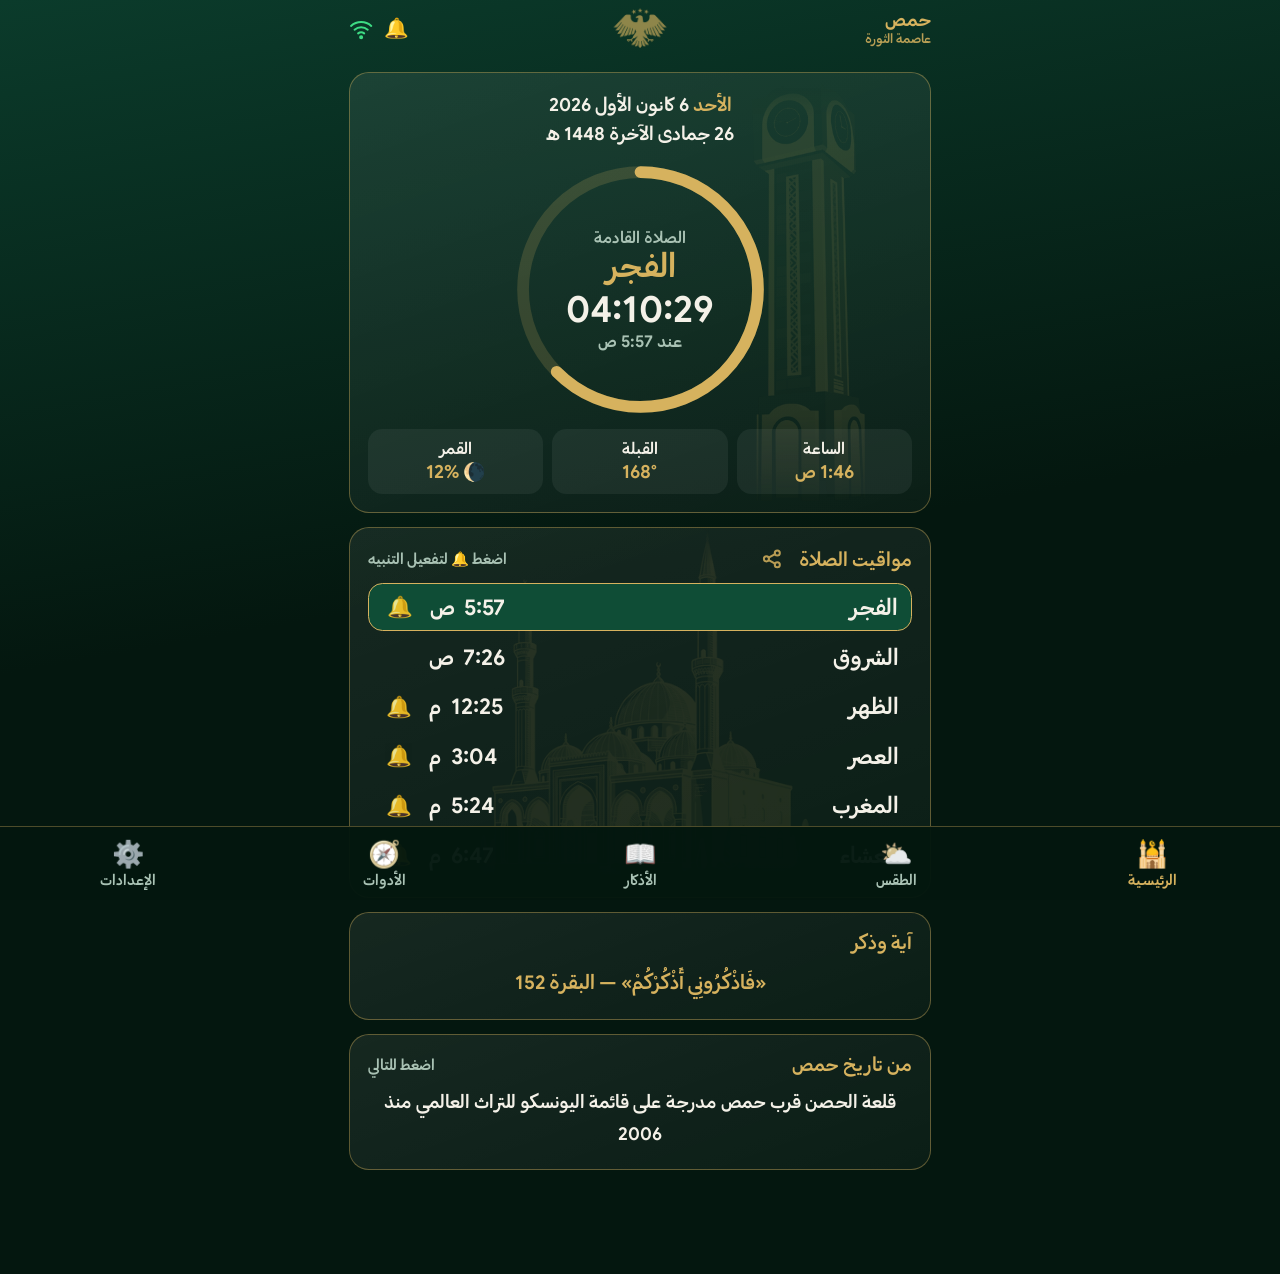
==== app/src/main/assets/index.html @ 1c38ebac "Update index.html" ====
<!DOCTYPE html>
<html lang="ar" dir="rtl">
<head>
<meta charset="utf-8">
<meta name="viewport" content="width=device-width, initial-scale=1, maximum-scale=1, user-scalable=no">
<title>مواقيت الصلاة سوريا</title>
<script>(function(){try{var s=null;try{if(window.App)s=App.get()}catch(e){}if(!s||s==="{}")s=localStorage.getItem("cfg");var o=s?JSON.parse(s):{},r=document.documentElement;if(o.th==="light")r.setAttribute("data-th","light");if(o.fs)r.style.setProperty("--fs",o.fs/100)}catch(e){}})()</script>
<style>

@font-face{font-family:"GoogleSans";font-style:normal;font-weight:100;font-display:block;src:url("fonts/GoogleSans-Regular.woff2") format("woff2"),url("fonts/GoogleSans-Regular.ttf") format("truetype")}
@font-face{font-family:"GoogleSans";font-style:normal;font-weight:200;font-display:block;src:url("fonts/GoogleSans-Bold.woff2") format("woff2"),url("fonts/GoogleSans-Bold.ttf") format("truetype")}
:root{--gold:#d6b25e;--red:#ce1126;--w:#f4f1e8;--mut:#a9c2b4;--g:#0f4d36;color-scheme:dark;
 --gr:214,178,94;--mr:169,194,180;--ov:255,255,255;--ong:#04170f;--warn:#ff9a8a;
 --bg0:#04170f;--bgi:linear-gradient(170deg,#0b3b2b,#04170f 60%);
 --cardbg:linear-gradient(160deg,rgba(255,255,255,.075),rgba(255,255,255,.03));
 --bar:rgba(4,23,15,.97);--selbg:#0b3b2b;--spcbg:linear-gradient(160deg,#0f4d36,#04170f);
 --tsb:radial-gradient(circle,#15664a,#0f4d36);--tsba:radial-gradient(circle,#1b7a58,#15664a);--tsbc:#f4f1e8}
/* الوضع النهاري: ألوان فاتحة وزاهية */
:root[data-th="light"]{--gold:#a46a00;--w:#173a2c;--mut:#4c6b5c;--g:#c9efd9;color-scheme:light;
 --gr:164,106,0;--mr:76,107,92;--ov:23,110,70;--ong:#fff;--warn:#c0392b;
 --bg0:#f1fbf5;--bgi:linear-gradient(170deg,#d9f4e5,#fff7e0 70%);
 --cardbg:linear-gradient(160deg,#ffffff,#f1fbf5);
 --bar:rgba(255,255,255,.97);--selbg:#ffffff;--spcbg:linear-gradient(160deg,#ffffff,#e2f6ea);
 --tsb:radial-gradient(circle,#34b583,#1f9468);--tsba:radial-gradient(circle,#3fc790,#34b583);--tsbc:#fff}
:root[data-th="light"] .card{box-shadow:0 2px 10px rgba(23,90,60,.1)}
:root[data-th="light"] .card::before{opacity:.08}
:root[data-th="light"] .sw i:after{box-shadow:0 1px 3px rgba(0,0,0,.3)}
:root[data-th="light"] .p.on{border-color:rgba(var(--gr),.7)}
*{box-sizing:border-box;margin:0;padding:0;-webkit-tap-highlight-color:transparent}
html{font-size:calc(clamp(14px,4.1vw,18px)*var(--fs,1))}
body{min-height:100vh;color:var(--w);font-family:"GoogleSans","Noto Naskh Arabic","Noto Sans Arabic",Roboto,Arial,sans-serif;font-variant-ligatures:normal;text-rendering:optimizeLegibility;background:var(--bg0) var(--bgi) fixed;-webkit-user-select:none;user-select:none}
button,select{font:inherit;color:inherit}
#app{padding:0 .85rem 5.8rem;max-width:34rem;margin:0 auto}
.tab{display:none}.tab.on{display:block}
.top{position:relative;display:flex;align-items:center;justify-content:space-between;height:3.2rem}
.top h1{font-size:1.15rem;color:var(--gold);font-weight:700}
#cty{display:flex;flex-direction:column;line-height:1.1;font-size:1rem}#cty small{font-size:.68rem;font-weight:400;opacity:.85;margin-top:.1rem}
.top .ic{display:flex;align-items:center;gap:.6rem;font-size:1.1rem}
#eg{position:absolute;left:50%;top:.45rem;height:2.2rem;transform:translateX(-50%);opacity:.65}
#nw{width:1.35rem;height:1.35rem;color:#3ddc84;fill:none;stroke:currentColor;stroke-width:2;stroke-linecap:round}
#nw.off{color:#e04b4b}#sl{display:none}#nw.off #sl{display:block}
.card{position:relative;overflow:hidden;background:var(--cardbg);border:1px solid rgba(var(--gr),.4);border-radius:1.1rem;padding:1rem;margin-top:.8rem}
.card::before{content:"";position:absolute;inset:0;background:center/auto 100% no-repeat;pointer-events:none;opacity:.12}
.card>*{position:relative}
.bt::before{background-image:url(tower.webp);background-position:right bottom}
.bm::before{background-image:url(mosque.webp);background-size:contain;opacity:.1}
.bp::before{background-image:url(map.webp);opacity:.1}
.h{font-size:1.02rem;color:var(--gold);margin-bottom:.6rem;display:flex;justify-content:space-between;align-items:center}
.h small{color:var(--mut);font-size:.8rem}
.mut{color:var(--mut)}
/* حركة: انتقال ناعم بين التبويبات + نبضة الحلقة قرب الأذان */
.tab.on{animation:tabin .28s ease-out}
@keyframes tabin{from{opacity:0;transform:translateY(8px)}to{opacity:1;transform:none}}
.ring .pg{transition:stroke-dashoffset 1s linear,stroke .4s}
.ring.soon svg{animation:rpulse 2.4s ease-in-out infinite}
.ring.soon.fast svg{animation-duration:1s}
.ring.soon .rc .c{animation:cpulse 2.4s ease-in-out infinite}
.ring.soon.fast .rc .c{animation-duration:1s}
@keyframes rpulse{0%,100%{filter:drop-shadow(0 0 0 rgba(var(--gr),0))}50%{filter:drop-shadow(0 0 9px rgba(var(--gr),.75))}}
@keyframes cpulse{0%,100%{transform:scale(1)}50%{transform:scale(1.045)}}
@media (prefers-reduced-motion:reduce){.tab.on,.ring.soon svg,.ring.soon .rc .c{animation:none}.ring .pg{transition:none}}
/* hero */
.dt{text-align:center;font-size:1rem;line-height:1.6}.dt span{color:var(--gold)}
.ring{position:relative;width:14.5rem;height:14.5rem;margin:.6rem auto .2rem}
.ring svg{width:100%;height:100%;transform:rotate(-90deg)}
.ring circle{fill:none;stroke-width:9}
.ring .tr{stroke:rgba(var(--gr),.18)}.ring .pg{stroke:var(--gold);stroke-linecap:round}
.rc{position:absolute;inset:0;display:flex;flex-direction:column;align-items:center;justify-content:center;text-align:center}
.rc .l{font-size:.85rem;color:var(--mut)}.rc .n{font-size:1.75rem;color:var(--gold);font-weight:700;line-height:1.3}
.rc .c{font-size:2rem;font-weight:700;direction:ltr;line-height:1.2}.rc .t{font-size:.9rem;color:var(--mut)}
.rnote{display:none;text-align:center;color:var(--warn);font-size:.95rem;margin:.1rem 0 .4rem;line-height:1.6}
.chips{display:flex;gap:.5rem;margin-top:.5rem}
.chip{flex:1;text-align:center;background:rgba(var(--ov),.06);border-radius:.8rem;padding:.5rem .2rem;font-size:.85rem;line-height:1.4}
.chip b{display:block;font-size:1rem;color:var(--gold)}
/* prayers */
.p{display:flex;align-items:center;justify-content:space-between;padding:.55rem .7rem;border-radius:.8rem;font-size:1.2rem}
.p+.p{margin-top:.15rem}
.p.on{background:var(--g);border:1px solid var(--gold)}
.p.sel{box-shadow:inset 0 0 0 2px var(--gold);background:var(--g)}
.p .nm small{font-size:.72rem;color:var(--mut);margin-inline-start:.4rem}
.p .nm em b{font-weight:700}.p .nm em{font-style:normal;font-weight:400;font-size:.72rem;background:rgba(var(--gr),.2);color:var(--gold);border-radius:.5rem;padding:.05rem .4rem;margin-inline-start:.4rem;direction:ltr;display:inline-block}
.rt{display:flex;align-items:center;gap:.7rem}
.tm{display:flex;align-items:baseline;gap:.45rem;direction:ltr;font-weight:700}
.tm i{font-style:normal;font-weight:400;font-size:.8rem;color:var(--mut)}
.bl{background:none;border:0;font-size:1.15rem;width:2rem;opacity:.9}
.bl.off{opacity:.35;filter:grayscale(1)}
.vs{font-size:1.05rem;line-height:1.9;text-align:center;color:var(--gold)}
.fx{font-size:.98rem;line-height:1.8;text-align:center}
.btn{background:rgba(var(--gr),.16);border:1px solid rgba(var(--gr),.5);color:var(--gold);border-radius:.8rem;padding:.55rem 1rem;font-size:.95rem}
.btn:active{background:rgba(var(--gr),.35)}
.row{display:flex;gap:.5rem;flex-wrap:wrap;justify-content:center;margin-top:.6rem}
/* weather */
.wt{text-align:center}.wt .ic{font-size:3.6rem;line-height:1.1}.wt .t{font-size:3.8rem;font-weight:700;direction:ltr;line-height:1.1}.wt .d{font-size:1.3rem}
.wt .m{color:var(--mut);font-size:.95rem;line-height:1.8;margin-top:.3rem}
.fr{display:flex;align-items:center;justify-content:space-between;padding:.5rem .3rem;font-size:1.05rem}
.fr+.fr{border-top:1px solid rgba(var(--gr),.18)}
.fr u{text-decoration:none;font-size:1.5rem}.fr .hl{direction:ltr;display:flex;gap:.6rem}.fr s{text-decoration:none;color:var(--mut)}.fr .rn{font-size:.8rem;color:var(--mut);width:3rem;text-align:center}
/* tools */
.cp{position:relative;width:15rem;height:15rem;margin:.4rem auto}
.cp svg{width:100%;height:100%}
#dial,#ndl{transform-origin:100px 100px}
.tsb{display:block;margin:.5rem auto;width:11rem;height:11rem;border-radius:50%;border:2px solid var(--gold);background:var(--tsb);font-size:3.4rem;font-weight:700;color:var(--tsbc)}
.tsb:active{transform:scale(.97);background:var(--tsba)}
.chp{border:1px solid rgba(var(--gr),.4);background:rgba(var(--ov),.05);border-radius:2rem;padding:.3rem .8rem;font-size:.85rem;color:var(--mut)}
.tin{width:100%;box-sizing:border-box;background:rgba(var(--ov),.07);border:1px solid rgba(var(--gr),.5);border-radius:.8rem;padding:.6rem .8rem;color:var(--tx,inherit);font-size:1rem;font-family:inherit}
.dgrid{display:grid;grid-template-columns:1fr auto;gap:.35rem .8rem;margin-top:.6rem}.dgrid b{font-weight:600;text-align:left;direction:rtl;unicode-bidi:isolate}.dgrid .z{color:var(--mut)}
.chp.on{background:var(--gold);color:var(--ong);font-weight:700}
.ev{display:flex;justify-content:space-between;padding:.5rem 0;font-size:1rem}.ev+.ev{border-top:1px solid rgba(var(--gr),.18)}.ev b{color:var(--gold)}
/* settings */
.sr{display:flex;align-items:center;justify-content:space-between;padding:.55rem 0;font-size:1.05rem}
.sr+.sr{border-top:1px solid rgba(var(--gr),.18)}
.sr small{display:block;color:var(--mut);font-size:.75rem}
select{background:var(--selbg);border:1px solid rgba(var(--gr),.5);border-radius:.7rem;padding:.45rem .6rem;font-size:.95rem;max-width:12rem}
.sw{position:relative;width:3rem;height:1.7rem;flex:none}.sw input{display:none}
.sw i{position:absolute;inset:0;background:rgba(var(--ov),.18);border-radius:2rem;transition:background .2s}
.sw i:after{content:"";position:absolute;top:.2rem;right:.2rem;width:1.3rem;height:1.3rem;border-radius:50%;background:#fff;transition:transform .2s}
.sw input:checked+i{background:var(--g);box-shadow:0 0 0 1px var(--gold)}
.sw input:checked+i:after{transform:translateX(-1.3rem);background:var(--gold)}
.sp{display:flex;align-items:center;gap:.5rem;direction:ltr}
.sp button{width:2.5rem;height:2.5rem;border-radius:50%;border:1px solid var(--gold);background:rgba(var(--gr),.14);color:var(--gold);font-size:1.4rem;line-height:1}
.sp button:active{background:rgba(var(--gr),.4)}
.sp span{min-width:4rem;display:flex;justify-content:center;align-items:baseline;gap:.3rem;font-weight:700;font-size:1.1rem}.sp span i{font-style:normal;font-weight:700;font-size:.9rem;color:var(--mut)}
.tbtns{display:flex;gap:.4rem}.tbtns button{padding:.45rem .8rem;border-radius:.7rem;border:1px solid var(--gold);background:rgba(var(--gr),.14);color:var(--gold);font-size:.85rem;font-family:inherit}.tbtns button:active{background:rgba(var(--gr),.4)}
.sp span.z{color:var(--mut);font-weight:400}
.seg{display:flex;border:1px solid rgba(var(--gr),.5);border-radius:.7rem;overflow:hidden}
.seg button{background:none;border:0;padding:.4rem .8rem;font-size:.85rem;color:var(--mut)}
.seg button.on{background:var(--gold);color:var(--ong);font-weight:700}
.note{font-size:.78rem;color:var(--mut);line-height:1.7;margin-top:.5rem}
.lnk{color:var(--gold);text-decoration:underline;padding:.3rem .5rem;font-weight:700;font-size:.9rem}
#spm{position:fixed;top:0;left:0;right:0;bottom:0;z-index:50;background:rgba(0,0,0,.8);display:none;align-items:center;justify-content:center;padding:1rem}
#spm.on{display:flex}
.spc{position:relative;background:var(--spcbg);border:1px solid var(--gold);border-radius:1.2rem;padding:1.2rem 1rem 1rem;max-width:23rem;width:100%;text-align:center;max-height:94vh;overflow:auto}
.spc img{width:100%;border-radius:.9rem;display:block;margin:.5rem auto .8rem}
.spc p{font-size:1.1rem;line-height:1.9;color:var(--w)}
.spx{position:absolute;top:.3rem;left:.5rem;background:none;border:0;color:var(--mut);font-size:1.8rem;line-height:1;padding:.3rem .6rem}
/* adhkar */
.adr{display:flex;gap:.6rem}
.adb{flex:1;display:flex;flex-direction:column;align-items:center;gap:.2rem;padding:.85rem .3rem;border-radius:1rem;border:1px solid rgba(var(--gr),.5);background:linear-gradient(160deg,rgba(var(--gr),.2),rgba(var(--gr),.06));color:var(--gold);font-size:1.05rem;font-weight:700}
.adb b{font-size:1.9rem;font-weight:400;line-height:1.2}
.adb small{font-size:.72rem;color:var(--mut);font-weight:400}
.adb:active{background:rgba(var(--gr),.38)}
.adg{display:grid;grid-template-columns:1fr 1fr;gap:.6rem}
.adg .adb{padding:.7rem .3rem;font-size:.98rem;line-height:1.4;text-align:center}
.adg .adb b{font-size:1.6rem}
#adk{position:fixed;top:0;left:0;right:0;bottom:0;z-index:40;display:none;overflow-y:auto;-webkit-overflow-scrolling:touch;background:var(--bg0) var(--bgi) fixed}
#adk.on{display:block}
.hcg{display:grid;grid-template-columns:repeat(7,1fr);gap:.25rem;text-align:center}.hcg>span{font-size:.7rem;color:var(--mut);padding:.15rem 0}
.hcg .d{padding:.3rem 0;border-radius:.6rem;background:rgba(var(--ov),.05);position:relative}.hcg .d b{display:block;font-size:1rem}.hcg .d small{font-size:.6rem;color:var(--mut)}
.hcg .d.w{border:1px solid rgba(var(--gr),.7)}.hcg .d.v{color:var(--gold)}.hcg .d.t{background:var(--gold);color:var(--ong)}.hcg .d.t small,.hcg .d.t b{color:var(--ong)}.hcg .d.e::after{content:"";position:absolute;top:3px;left:3px;width:5px;height:5px;border-radius:50%;background:var(--gold)}.hcg .d.t.e::after{background:var(--ong)}
.hev{display:flex;justify-content:space-between;padding:.35rem 0;border-bottom:1px solid rgba(var(--gr),.15);font-size:.92rem}.hev span:last-child{color:var(--mut)}
.stp{display:flex;gap:.7rem;padding:.7rem 0;border-bottom:1px solid rgba(var(--gr),.18)}.stp>i{flex:none;font-style:normal;width:1.8rem;height:1.8rem;border-radius:50%;background:var(--gold);color:var(--ong);font-weight:700;text-align:center;line-height:1.8rem;font-size:.9rem}.stp b{display:block;color:var(--gold);margin-bottom:.2rem}.stp div{font-size:.95rem;line-height:1.9;white-space:pre-line}.stp.dq>i{display:none}
.nmg{display:grid;grid-template-columns:1fr 1fr;gap:.6rem}.nm1{position:relative;border:1px solid rgba(var(--gr),.5);border-radius:1rem;padding:1.3rem .4rem .7rem;text-align:center;background:linear-gradient(160deg,rgba(var(--gr),.24),rgba(var(--ov),.03));box-shadow:inset 0 0 0 3px rgba(var(--ov),.03)}
.nm1 i{position:absolute;top:.4rem;right:.5rem;font-style:normal;font-size:.68rem;color:var(--mut);border:1px solid rgba(var(--gr),.5);border-radius:50%;width:1.5rem;height:1.5rem;line-height:1.4rem}
.nm1 b{display:block;font-size:1.65rem;color:var(--gold);line-height:1.7;font-weight:700}.nm1 small{font-size:.74rem;color:var(--mut);line-height:1.7;display:block}
.nm1.big{grid-column:1/3;padding:1.4rem .8rem 1rem;border-color:var(--gold)}.nm1.big b{font-size:2.5rem}.nm1.big small{font-size:.85rem}.nm1.big em{display:block;font-style:normal;color:var(--gold);font-size:.78rem;margin-bottom:.2rem}
.khp{height:.7rem;border-radius:1rem;background:rgba(var(--gr),.2);overflow:hidden;margin:.5rem 0}.khp i{display:block;height:100%;background:var(--gold);transition:width .3s}
.kst{display:flex;justify-content:space-around;text-align:center;margin:.5rem 0}.kst b{display:block;font-size:1.5rem;color:var(--gold)}.kst small{color:var(--mut);font-size:.75rem}
.qdr{display:flex;align-items:center;gap:.5rem;padding:.55rem 0;border-bottom:1px solid rgba(var(--gr),.15)}.qdr>span{flex:1;font-size:1.02rem}.qdr b{min-width:3rem;text-align:center;font-size:1.4rem;color:var(--gold)}
.qdr button{border:1px solid rgba(var(--gr),.5);background:rgba(var(--gr),.14);color:var(--gold);border-radius:.7rem;padding:.35rem .7rem;font-size:.9rem}
#tl{position:fixed;top:0;left:0;right:0;bottom:0;z-index:41;display:none;overflow-y:auto;-webkit-overflow-scrolling:touch;background:var(--bg0) var(--bgi) fixed}#tl.on{display:block}#tlb{padding:0 .85rem 2rem;max-width:34rem;margin:0 auto}#tlb .card{margin-top:.4rem}#tlb #c_ts{min-height:calc(100vh - 6.5rem);display:flex;flex-direction:column}#tlb #c_ts .tsb{margin-top:auto;margin-bottom:.8rem;width:13rem;height:13rem}#tlb .card>.h{display:none}#tlb #dtd{display:inline-block}.tld{display:flex;justify-content:flex-end;margin-bottom:.5rem}
.ahd{position:sticky;top:0;z-index:3;background:var(--bar);border-bottom:1px solid rgba(var(--gr),.35)}
.ahr{display:flex;align-items:center;justify-content:space-between;height:3.2rem;max-width:34rem;margin:0 auto;padding:0 .85rem}
.ahr h1{font-size:1.15rem;color:var(--gold);font-weight:700}
.ahr .ctl{display:flex;align-items:center;gap:.5rem}
.ahr .ax{background:none;border:0;color:var(--mut);font-size:1.8rem;line-height:1;padding:.1rem .4rem}
.apb{height:3px;background:rgba(var(--gr),.18)}.apb i{display:block;height:100%;width:0;background:var(--gold);transition:width .25s}
#adi{padding:0 .85rem 2rem;max-width:34rem;margin:0 auto}
.atm{font-size:.85rem;color:var(--mut);line-height:1.8;text-align:center}
.ad .h{margin-bottom:.5rem}
.at{font-size:1.2rem;line-height:2.15;text-align:center;white-space:pre-line}
.at.q{color:var(--gold)}
.af{font-size:.82rem;color:var(--mut);line-height:1.8;text-align:center;margin-top:.7rem}
.as{font-size:.74rem;color:rgba(var(--mr),.75);text-align:center;margin-top:.2rem;line-height:1.6}
.ac{display:flex;align-items:center;justify-content:center;gap:.6rem;margin:.9rem auto 0;min-width:11rem;padding:.5rem 1.2rem;border-radius:2rem;border:1px solid var(--gold);background:rgba(var(--gr),.16);color:var(--gold);font-size:.9rem}
.ac b{font-size:1.4rem;line-height:1}
.ac:active{background:rgba(var(--gr),.4)}
.ad.done{opacity:.6}
.ad.done .ac{background:var(--g);color:var(--w);font-weight:700}
/* nav */
nav{position:fixed;bottom:0;left:0;right:0;display:flex;height:4.1rem;background:var(--bar);border-top:1px solid rgba(var(--gr),.35)}
nav button{flex:1;background:none;border:0;color:var(--mut);display:flex;flex-direction:column;align-items:center;justify-content:center;gap:.05rem;font-size:.78rem}
nav button b{font-size:1.45rem;font-weight:400;filter:grayscale(.7)}
nav button.on{color:var(--gold)}nav button.on b{filter:none}
.hcg .d.sl,.hcg .d.sl.t{background:rgba(var(--gr),.55);border:2px solid var(--gold);color:var(--w)}
.hcg .d.sl b,.hcg .d.sl.t b{color:var(--w)}.hcg .d.sl small,.hcg .d.sl.t small{color:var(--gold)}
.hcg .d.sl::before{content:"✓";position:absolute;top:1px;right:3px;font-size:.6rem;color:var(--gold)}
.hcg .d.off{opacity:.3}
.hcg .d.r:not(.t){background:rgba(52,211,153,.17);box-shadow:inset 0 0 0 1px rgba(110,231,183,.4)}
.hcg .d.r2:not(.t){background:rgba(214,178,94,.2);box-shadow:inset 0 0 0 1px rgba(214,178,94,.6)}
.hcg .d.r:not(.t) b{color:#c9f5de}.hcg .d.r:not(.t) small{color:#8fd8b3}
.hcg .d.r2:not(.t) b{color:#f1dd9f}.hcg .d.r2:not(.t) small{color:#cfb069}
.hcg .d.r.v:not(.t) b{color:var(--gold)}
:root[data-th="light"] .hcg .d.r:not(.t){background:rgba(16,150,100,.14);box-shadow:inset 0 0 0 1px rgba(16,150,100,.38)}
:root[data-th="light"] .hcg .d.r2:not(.t){background:rgba(164,106,0,.15);box-shadow:inset 0 0 0 1px rgba(164,106,0,.5)}
:root[data-th="light"] .hcg .d.r:not(.t) b{color:#0b5a3b}:root[data-th="light"] .hcg .d.r:not(.t) small{color:#2a7d5b}
:root[data-th="light"] .hcg .d.r2:not(.t) b{color:#6b4500}:root[data-th="light"] .hcg .d.r2:not(.t) small{color:#946500}
#lvb{transition:fill .2s}.lv-ok #lvb{fill:#34d399}.lv-ok #lvtg,.lv-ok #lvl{stroke:#34d399}.lv-ok #lvr{color:#34d399}
.rmz{border-color:var(--gold);background:linear-gradient(160deg,rgba(var(--gr),.32),rgba(var(--gr),.08))}
.rmt{display:flex;align-items:center;justify-content:space-between;text-align:center;gap:.3rem;margin:.3rem 0 .6rem}
.rmt>div{flex:1}.rmt small{display:block;color:var(--mut);font-size:.72rem}.rmt b{font-size:1.15rem;color:var(--gold)}
.rmt .rmcd{flex:1.5}.rmt .rmcd b{font-size:1.7rem;direction:ltr;display:block;font-variant-numeric:tabular-nums}
.rmbar{position:relative;height:.5rem;border-radius:1rem;background:rgba(var(--ov),.12);overflow:hidden;direction:rtl}
.rmbar i{position:absolute;right:0;top:0;bottom:0;background:var(--gold);border-radius:1rem}
.rmkh .rmbar{height:.65rem;margin:.35rem 0 .25rem;overflow:visible}.rmkh .rmbar u{position:absolute;top:-.2rem;bottom:-.2rem;width:2px;background:#fff;opacity:.85}
.rmkt{display:flex;justify-content:space-between;font-size:.92rem;margin-top:.7rem;color:var(--gold)}.rmkh small{color:var(--mut);font-size:.78rem}
.imt{width:100%;border-collapse:collapse;text-align:center;font-size:.78rem;table-layout:auto}.imt td{white-space:nowrap}.imt th{color:var(--mut);font-weight:400;font-size:.7rem;padding:.3rem 0}.imt td{padding:.38rem 0;border-top:1px solid rgba(var(--gr),.15)}.imt tr.t td{background:rgba(var(--gr),.3);color:var(--gold);font-weight:700}.imt td:first-child{color:var(--gold)}
</style>
<link rel="stylesheet" href="quran/reader.css">
</head>
<body>
<div id="app">

<!-- الرئيسية -->
<section class="tab on" id="t0">
  <div class="top"><h1 id="cty"><span>حمص</span><small>عاصمة الثورة</small></h1><img id="eg" src="eagle.png" alt=""><div class="ic"><span id="bell">🔔</span><svg id="nw" viewBox="0 0 24 24"><path d="M2 8.8a15 15 0 0 1 20 0"/><path d="M5.5 12.5a10 10 0 0 1 13 0"/><path d="M9 16.2a5 5 0 0 1 6 0"/><circle cx="12" cy="20" r="1" fill="currentColor"/><line id="sl" x1="3" y1="3" x2="21" y2="21"/></svg></div></div>
  <div class="card" id="rlb" style="display:none;cursor:pointer;border-color:#e0a030;background:rgba(224,160,48,.12)"><div class="h"><span>⚠️ قد لا يصلك الأذان في وقته</span><small id="rlx" style="font-size:1.2rem">✕</small></div><div class="note" id="rlbt" style="margin:0">اضغط لفحص الإعدادات وإصلاحها بخطوات بسيطة</div></div>
  <div class="card bt">
    <div class="dt" id="dates"></div>
    <div class="ring"><svg viewBox="0 0 200 200"><circle class="tr" cx="100" cy="100" r="90"/><circle class="pg" id="pg" cx="100" cy="100" r="90" stroke-dasharray="565.5" stroke-dashoffset="565.5"/></svg>
      <div class="rc"><div class="l" id="rl">الصلاة القادمة</div><div class="n" id="rn">--</div><div class="c" id="rcnt">--:--:--</div><div class="t" id="rt"></div></div></div>
    <div class="chips"><div class="chip">الساعة<b id="clk">--</b></div><div class="chip">القبلة<b id="qbc">--°</b></div><div class="chip">القمر<b id="mn">--</b></div></div>
  </div>
  <div class="card rmz" id="rmc" style="display:none">
    <div class="h"><span>🌙 رمضان المبارك · اليوم <b id="rmd"></b></span><small id="rmh"></small></div>
    <div class="rmt"><div><small>الإمساك · الفجر</small><b id="rm0"></b></div><div class="rmcd"><small id="rml"></small><b id="rmcn">--:--:--</b></div><div><small>الإفطار · المغرب</small><b id="rm1"></b></div></div>
    <div class="rmbar"><i id="rmpb"></i></div>
    <div id="rmk"></div>
    <div class="row" style="margin-top:.6rem"><button class="btn" id="rmim" style="flex:1">📋 إمساكية الشهر</button></div>
  </div>
  <div class="card bm"><div class="h"><span>مواقيت الصلاة <button class="shb" id="shT" aria-label="مشاركة المواقيت كصورة"><svg viewBox="0 0 24 24" width="1.15em" height="1.15em" fill="none" stroke="currentColor" stroke-width="2.2" stroke-linecap="round" stroke-linejoin="round" style="vertical-align:-.2em"><circle cx="18" cy="5.5" r="2.8"/><circle cx="6" cy="12" r="2.8"/><circle cx="18" cy="18.5" r="2.8"/><path d="M8.5 10.7l7-4M8.5 13.3l7 4"/></svg></button></span><small>اضغط 🔔 لتفعيل التنبيه</small></div><div id="pl"></div></div>
  <div class="card"><div class="h"><span>آية وذكر</span></div><div class="vs" id="vs"></div></div>
  <div class="card" id="fxc"><div class="h"><span>من تاريخ حمص</span><small>اضغط للتالي</small></div><div class="fx" id="fx"></div></div>
</section>

<!-- الطقس -->
<section class="tab" id="t1">
  <div class="top"><h1 id="cty2">الطقس</h1><img src="eagle.png" alt="" style="position:absolute;left:50%;top:.45rem;height:2.2rem;transform:translateX(-50%);opacity:.65"></div>
  <div class="card bp wt">
    <div class="mut" id="wtag">جارٍ التحميل…</div><div class="ic" id="wi"></div><div class="t" id="wt"></div><div class="d" id="wd"></div><div class="m" id="wm"></div>
    <div class="row"><button class="btn" id="wr">تحديث</button></div>
  </div>
  <div class="card"><div class="h"><span>الأيام القادمة</span></div><div id="fc" class="mut" style="text-align:center">يتطلب اتصالاً بالإنترنت</div></div>
  <div class="card"><div class="h"><span>الشمس والقمر</span></div><div id="sun"></div></div>
</section>

<!-- الأذكار -->
<section class="tab" id="tadk">
  <div class="top"><h1>الأذكار</h1><img src="eagle.png" alt="" style="position:absolute;left:50%;top:.45rem;height:2.2rem;transform:translateX(-50%);opacity:.65"></div>
  <div class="card bm"><div class="h"><span>الصباح والمساء</span><small>من حصن المسلم</small></div>
    <div class="adr"><button class="adb" data-m="m"><b>☀️</b>أذكار الصباح<small>بعد الفجر حتى الشروق<h5>(يمتد حتى الزوال)</h5></small></button><button class="adb" data-m="e"><b>🌙</b>أذكار المساء<small>بعد العصر حتى الغروب <h5>(يمتد حتى منتصف الليل)</h5></small></button></div></div>
  <div class="card"><div class="h"><span>أذكار وأدعية يومية</span><small>من حصن المسلم</small></div><div class="adg" id="adg"></div></div>
</section>

<!-- الأدوات -->
<section class="tab" id="t2">
  <div class="top"><h1>الأدوات</h1><img src="eagle.png" alt="" style="position:absolute;left:50%;top:.45rem;height:2.2rem;transform:translateX(-50%);opacity:.65"></div>
  <div class="adg" id="tlg" style="margin-top:.8rem"><button class="adb" data-tl="c_qb"><b>🧭</b>البوصلة والميزان<small>القبلة · ميزان ماء رقمي</small></button><button class="adb" data-tl="c_ts"><b>📿</b>المسبحة<small>عدّاد التسبيح</small></button><button class="adb" data-tl="c_hc"><b>🌙</b>التقويم الهجري<small>الشهر بالتاريخين</small></button><button class="adb" data-tl="c_dt"><b>📅</b>الذهاب إلى تاريخ<small>أوقات أي يوم</small></button><button class="adb" data-tl="c_kh"><b>📖</b>ختمة القرآن<small>تتبّع وردك اليومي</small></button><button class="adb" data-tl="c_as"><b>✨</b>أسماء الله الحسنى<small>٩٩ اسماً بمعانيها</small></button><button class="adb" data-tl="c_qd"><b>🕌</b>قضاء الفوائت<small>عدّاد الصلوات الفائتة</small></button><button class="adb" data-tl="c_sq"><b>🌿</b>قضاء الصيام<small>الأيام التي عليّ قضاؤها</small></button><button class="adb" data-tl="c_hj"><b>🕋</b>الحج والعمرة<small>المناسك خطوة خطوة</small></button><button class="adb" data-tl="c_ev"><b>🗓️</b>المناسبات القادمة<small>تقريبي</small></button><button class="adb" id="imt" data-tl="c_im" style="grid-column:1/3;display:none"><b>🌙</b>إمساكية رمضان<small>الإمساك والإفطار لكل يوم</small></button><button class="adb" data-tl="q" style="grid-column:1/3"><b>☪️</b>القرآن الكريم<small>المصحف كاملاً · بدون إنترنت</small></button></div>
  <div id="tlh" style="display:none">
  <div class="card"><div class="h"><span>البوصلة والميزان</span><small id="qtx"></small></div>
    <div class="seg" id="cpm" style="margin-bottom:.7rem"><button data-v="c" class="on" style="flex:1">🧭 البوصلة</button><button data-v="l" style="flex:1">📐 ميزان الماء</button></div>
    <div id="cpv"><div class="cp"><svg viewBox="0 0 200 200"><g id="dial"><circle cx="100" cy="100" r="94" style="fill:rgba(var(--ov),.04);stroke:var(--gold)" stroke-opacity=".5" stroke-width="2"/><g id="tk" style="stroke:var(--mut)" stroke-width="2"></g>
      <text x="100" y="28" fill="#ce1126" font-size="15" text-anchor="middle" font-weight="700">N</text><text x="178" y="106" style="fill:var(--mut)" font-size="13" text-anchor="middle">E</text><text x="100" y="187" style="fill:var(--mut)" font-size="13" text-anchor="middle">S</text><text x="22" y="106" style="fill:var(--mut)" font-size="13" text-anchor="middle">W</text></g>
      <g id="ndl"><line x1="100" y1="100" x2="100" y2="40" style="stroke:var(--gold)" stroke-width="4" stroke-linecap="round"/><polygon points="100,28 92,46 108,46" style="fill:var(--gold)"/><text x="100" y="22" font-size="20" text-anchor="middle">🕋</text></g><circle cx="100" cy="100" r="6" style="fill:var(--gold)"/></svg></div>
    <div class="note" style="text-align:center" id="qn">ضع الجوال أفقياً وبعيداً عن المعادن لدقة أفضل</div></div>
    <div id="lvv" style="display:none">
      <div class="seg" id="lvm" style="margin-bottom:.4rem"><button data-v="f" class="on" style="flex:1">مسطّح (على الطاولة)</button><button data-v="e" style="flex:1">قائم / على الحافة</button></div>
      <div class="cp"><svg viewBox="0 0 200 200">
        <circle cx="100" cy="100" r="94" style="fill:rgba(var(--ov),.04);stroke:var(--gold)" stroke-opacity=".5" stroke-width="2"/>
        <g id="lvf">
          <circle cx="100" cy="100" r="62" fill="none" style="stroke:var(--mut)" stroke-opacity=".5" stroke-width="1" stroke-dasharray="3 4"/>
          <line x1="6" y1="100" x2="194" y2="100" style="stroke:var(--mut)" stroke-opacity=".45" stroke-width="1"/><line x1="100" y1="6" x2="100" y2="194" style="stroke:var(--mut)" stroke-opacity=".45" stroke-width="1"/>
          <circle id="lvtg" cx="100" cy="100" r="20" fill="none" style="stroke:var(--gold)" stroke-width="2.5"/>
          <circle id="lvb" cx="100" cy="100" r="15" style="fill:var(--gold)" fill-opacity=".8" stroke="#fff" stroke-opacity=".5" stroke-width="1.5"/>
        </g>
        <g id="lve" style="display:none">
          <line x1="14" y1="100" x2="34" y2="100" style="stroke:var(--mut)" stroke-width="3" stroke-linecap="round"/><line x1="166" y1="100" x2="186" y2="100" style="stroke:var(--mut)" stroke-width="3" stroke-linecap="round"/>
          <g id="lvh" style="transform-origin:100px 100px"><line id="lvl" x1="30" y1="100" x2="170" y2="100" style="stroke:var(--gold)" stroke-width="6" stroke-linecap="round"/><circle cx="100" cy="100" r="9" fill="none" style="stroke:var(--gold)" stroke-width="2.5"/></g>
        </g>
      </svg></div>
      <div class="kst"><div><b id="lvx">0.0°</b><small id="lvxl">يمين / يسار</small></div><div><b id="lvy">0.0°</b><small id="lvyl">أمام / خلف</small></div><div><b id="lvt">0.0°</b><small id="lvtl">الميل الكلي</small></div></div>
      <div id="lvr" class="mut" style="text-align:center;min-height:1.5rem;margin:.2rem 0 .6rem"></div>
      <div class="row"><button class="btn" id="lvc" style="flex:1">🎯 معايرة (تصفير)</button><button class="btn" id="lvk" style="flex:1">⏸ تثبيت القراءة</button></div>
      <div class="note" style="text-align:center">«مسطّح»: ضع الجوال على السطح ويتحرك الفقاعة نحو الجهة الأعلى. «قائم»: أسنده على الحائط أو على حافته. للمعايرة ضعه على سطح تعرف أنه مستوٍ ثم اضغط «معايرة».</div>
    </div></div>
  <div class="card"><div class="h"><span>المسبحة</span></div>
    <div class="row" id="tkr" style="margin:0 0 .4rem"></div>
    <div id="tadd" style="display:none;margin:0 0 .5rem"><input class="tin" id="tni" maxlength="60" placeholder="اكتب الذكر…"><div class="row" style="margin-top:.4rem"><button class="btn" id="tns">حفظ</button><button class="btn" id="tnc">إلغاء</button></div></div>
    <div class="row"><button class="btn" id="tna">＋ إضافة ذكر</button><button class="btn" id="tnd" style="display:none">🗑 حذف هذا الذكر</button></div>
    <div class="sr"><span>مسبحة عائمة<small>دائرة فوق كل التطبيقات، كل ضغطة = +1 (اسحبها لتحريكها)</small></span><label class="sw"><input type="checkbox" id="tfl"><i></i></label></div>
    <div class="row" style="margin-top:.4rem"><button class="btn" id="tt">الهدف: 33</button><button class="btn" id="tz">تصفير</button><button class="btn" id="tv">تجربة الاهتزاز</button></div>
    <div id="tcy" style="text-align:center;color:var(--gold);font-size:1.05rem;min-height:1.6rem;margin-top:.6rem"></div>
    <button class="tsb" id="tb">0</button></div>
  <div class="card"><div class="h"><span>الذهاب إلى تاريخ</span><button class="btn" id="dtd" style="padding:.25rem .7rem;font-size:.8rem">اليوم</button></div>
    <input class="tin" type="date" id="dti" style="text-align:center">
    <div class="row" style="margin-top:.5rem"><button class="btn" id="dtp">‹ اليوم السابق</button><button class="btn" id="dtn">اليوم التالي ›</button></div>
    <div id="dto" style="margin-top:.6rem"></div></div>
  <div class="card"><div class="h"><span>المناسبات القادمة</span><small>تقريبي</small></div><div id="evs"></div></div>
  <div class="card" id="c_hc"><div class="h"><span>التقويم الهجري</span></div>
    <div class="row" style="justify-content:space-between;align-items:center"><button class="btn" id="hcn">‹</button><div style="text-align:center"><b id="hct" style="color:var(--gold);font-size:1.1rem"></b><div class="mut" id="hcg" style="font-size:.78rem"></div></div><button class="btn" id="hcp">›</button></div>
    <div class="hcg" id="hcw" style="margin-top:.6rem"></div><div class="hcg" id="hcd" style="margin-top:.25rem"></div>
    <div class="row" style="margin-top:.6rem"><button class="btn" id="hcT">الشهر الحالي</button></div>
    <div id="hce" style="margin-top:.6rem"></div><div class="note">حسب تقويم أم القرى؛ قد يختلف يوماً عن رؤية الهلال المحلية.</div></div>
  <div class="card" id="c_im"><div class="h"><span>إمساكية رمضان</span><small id="imh"></small></div><div id="imb"></div><div class="note">الإمساك = الفجر، والإفطار = المغرب، وتتبع ضبط الدقائق وطريقة الحساب في الإعدادات.</div></div>
  <div class="card" id="c_kh"><div class="h"><span>ختمة القرآن</span></div><div id="khb"></div></div>
  <div class="card" id="c_as"><div class="h"><span>أسماء الله الحسنى</span></div><div id="asb"></div></div>
  <div class="card" id="c_sq"><div class="h"><span>قضاء الصيام</span></div><div id="sqb"></div></div>
  <div class="card" id="c_hj"><div class="h"><span>الحج والعمرة</span></div><div class="seg" id="hjs" style="display:flex;margin-bottom:.7rem"><button data-k="umra" class="on" style="flex:1">العمرة</button><button data-k="hajj" style="flex:1">الحج</button><button data-k="ihram" style="flex:1">الإحرام</button><button data-k="dua" style="flex:1">الأدعية</button></div><div id="hjb"></div><div class="note">للاسترشاد فقط؛ تختلف بعض التفاصيل بين المذاهب، فاسأل عالماً موثوقاً أو حملة الحج المعتمدة.</div></div>
  <div class="card" id="c_qd"><div class="h"><span>قضاء الفوائت</span></div><div id="qdb"></div></div>
  </div>
</section>

<!-- الإعدادات -->
<section class="tab" id="t3">
  <div class="top"><h1>الإعدادات</h1><img src="eagle.png" alt="" style="position:absolute;left:50%;top:.45rem;height:2.2rem;transform:translateX(-50%);opacity:.65"></div>
  <div class="adg" id="stg" style="margin-top:.8rem"><button class="adb" data-tl="c_s1"><b>⏱️</b>تعديل الدقائق<small>ضبط فرق كل صلاة</small></button><button class="adb" data-tl="c_s2"><b>🕌</b>مدة الإقامة<small>بعد الأذان</small></button><button class="adb" data-tl="c_s3"><b>🎨</b>المظهر والخط<small>ليلي / نهاري وحجم الخط</small></button><button class="adb" data-tl="c_s4"><b>📱</b>الشاشة الرئيسية<small>ليلي / نهاري وحجم خط الودجت</small></button><button class="adb" data-tl="c_s5"><b>🔔</b>التنبيهات<small>الأذان والتذكيرات والنغمة</small></button><button class="adb" data-tl="c_s6"><b>📍</b>الموقع والحساب<small>المدينة وطريقة الحساب</small></button><button class="adb" data-tl="c_s7"><b>🌙</b>تذكيرات مستحبة<small>صيام التطوع وسنن الجمعة</small></button><button class="adb" data-tl="c_srel"><b>🛡️</b>ضمان وصول الأذان<small>فحص الإشعارات والبطارية</small></button><button class="adb" data-tl="c_sup"><b>🔄</b>تحديث التطبيق<small>التحقق من وجود نسخة جديدة</small></button><button class="adb" id="fbk"><b>💡</b>أرسل لنا اقتراحاً<small>ملاحظاتك تهمنا</small></button></div>
  <div id="sth" style="display:none">
  <div class="card"><div class="h"><span>تعديل الدقائق</span><button class="btn" id="rs" style="padding:.25rem .7rem;font-size:.8rem">إعادة ضبط</button></div>
    <div id="adj"></div>
    <div class="note">اضغط على + أو − لزيادة أو نقصان الدقائق (يمكنك إبقاء الضغط للتكرار). التعديل يؤثر على العرض والعدّ التنازلي وتنبيه الأذان.</div></div>
  <div class="card"><div class="h"><span>مدة الإقامة بعد الأذان</span></div><div id="iqs"></div><div class="note">يبدأ عدّاد الإقامة تلقائياً عند دخول وقت كل صلاة. الافتراضي 15 دقيقة، والمغرب 5 دقائق.</div></div>
  <div class="card"><div class="h"><span>المظهر</span></div>
    <div class="sr"><span>شكل التطبيق<small>ليلي أو نهاري بألوان فاتحة</small></span><div class="seg" id="thseg"><button data-th="dark">🌙 ليلي</button><button data-th="light">☀️ نهاري</button></div></div>
    <div class="sr"><span>حجم الخط<small>لكل نصوص التطبيق</small></span><div class="sp"><button id="fsm">−</button><span id="fsv"></span><button id="fsp">+</button></div></div>
    <div class="sr"><span>وضع رمضان التلقائي<small>في شهر رمضان تظهر بطاقة الإمساكية والعدّ التنازلي للإفطار والسحور ومؤشر الختمة</small></span><label class="sw"><input type="checkbox" id="rmz"><i></i></label></div>
    <div class="note">حجم الخط من 80% إلى 140%. التغيير يظهر فوراً.</div></div>
  <div class="card"><div class="h"><span>الشاشة الرئيسية</span></div>
    <div class="sr"><span>شكل الودجت<small>مستقل عن مظهر التطبيق</small></span><div class="seg" id="wthseg"><button data-wth="dark">ليلي</button><button data-wth="light">نهاري</button></div></div>
    <div class="sr"><span>حجم النصوص<small>للودجت الخارجي على الشاشة الرئيسية</small></span><div class="sp"><button id="wfm">−</button><span id="wfv"></span><button id="wfp">+</button></div></div>
    <div class="note">اضغط + أو − لتكبير الخط أو تصغيره (من 70% إلى 150%). يتغيّر الودجت فوراً.</div></div>
  <div class="card"><div class="h"><span>التنبيهات</span></div>
    <div class="sr"><span>تنبيه عند دخول الصلاة<small>عند كل صلاة مفعّلة (صوت «الله أكبر»)</small></span><select id="en"><option value="0">إيقاف</option><option value="1">إشعار</option><option value="2">صوت وإشعار</option></select></div>
    <div class="sr"><span>تذكير قبل الأذان بـ 15 دقيقة</span><select id="pre"><option value="0">إيقاف</option><option value="1">إشعار</option><option value="2">صوت وإشعار</option></select></div>
    <div class="sr"><span>تذكير عند الإقامة</span><select id="iqr"><option value="0">إيقاف</option><option value="1">إشعار</option><option value="2">صوت وإشعار</option></select></div>
    <div class="sr"><span>تذكير أذكار الصباح<small>إشعار بعد الفجر بنصف ساعة</small></span><label class="sw"><input type="checkbox" id="rm"><i></i></label></div>
    <div class="sr"><span>تذكير صلاة الضحى<small>إشعار عند دخول وقت الضحى</small></span><label class="sw"><input type="checkbox" id="rd"><i></i></label></div>
    <div class="sr"><span>وضع الجهاز صامت عند الصلاة<small>يُفعَّل الصامت عند الإقامة ولمدة 5 دقائق، ثم يعود الجوال لحالته السابقة. يحتاج إذن «عدم الإزعاج»</small></span><label class="sw"><input type="checkbox" id="slt"><i></i></label></div>
    <div class="note" id="sltw" style="display:none;text-align:center;color:var(--gold)">⚠️ لم يُمنح إذن «عدم الإزعاج» بعد — <span class="lnk" id="sltg">منح الإذن</span></div>
    <div class="sr"><span>تنبيه الطقس قبل الصلاة<small>قبل الأذان بـ10 دقائق ينبّهك إن كان الجو ماطراً أو شديد البرد أو عاصفاً</small></span><label class="sw"><input type="checkbox" id="rwx"><i></i></label></div>
    <div class="sr"><span>تذكير أذكار المساء<small>إشعار بعد العصر بعشرين دقيقة</small></span><label class="sw"><input type="checkbox" id="re"><i></i></label></div>
    <div class="sr"><span>تنبيه الثلث الأخير من الليل<small>إشعار عند بداية الثلث الأخير (وقت القيام والدعاء) — مُعطّل افتراضياً</small></span><label class="sw"><input type="checkbox" id="rln"><i></i></label></div>
    <div class="sr"><span>بداية الثلث الأخير<small>قبل الفجر بـ (٠ = تلقائي: ثلث الليل الحقيقي)</small></span><div class="sp"><button id="lbm">−</button><span id="lbv"></span><button id="lbp">+</button></div></div>
    <div class="sr" style="flex-wrap:wrap"><span>نغمة التنبيه<small id="tnm">الافتراضية</small></span><div class="tbtns"><button id="tpk">اختيار</button><button id="tts">تجربة</button><button id="tdf">الافتراضية</button></div></div>
    <div class="sr"><span>إشعار شاشة القفل<small>شريط بعدّاد الصلاة القادمة، يظهر على شاشة القفل وفي الإشعارات</small></span><label class="sw"><input type="checkbox" id="ln"><i></i></label></div>
    <div class="note">لإظهاره على شاشة القفل: إعدادات الجوال ← الإشعارات ← شاشة القفل ← إظهار كل المحتوى.</div>
    <div class="note">التنبيهات والتذكيرات تتبع تفعيل 🔔 لكل صلاة في القائمة الرئيسية.</div>
  </div>
  <div class="card"><div class="h"><span>الموقع وطريقة الحساب</span></div>
    <div class="sr"><span>المدينة</span><select id="city"></select></div>
    <div class="sr"><span>طريقة الحساب<small id="mtd"></small></span><select id="mt"></select></div>
    <div class="sr"><span>التاريخ الهجري<small id="hjs"></small></span><button class="btn" id="hjr" style="padding:.3rem .8rem">تحديث الآن</button></div>
    <div class="sr"><span>تعديل يدوي بالأيام<small>إن أعلنت الأوقاف تاريخاً مختلفاً عن المعروض</small></span><div class="sp"><button id="hmm">−</button><span id="hmv"></span><button id="hmp">+</button></div></div>
    <div class="sr"><span>وقت العصر</span><div class="seg" id="asr"><button data-v="1">الجمهور</button><button data-v="2">الحنفي</button></div></div>
    <div class="note">توقيت سوريا ثابت GMT+3. بعد تغيير الطريقة يمكنك ضبط الفروق بالدقائق من الأعلى لتطابق تقويم الأوقاف.</div></div>
  <div class="card"><div class="h"><span>تذكيرات مستحبة</span></div>
    <div class="sr"><span>تذكير بالصيام المستحب<small>إشعار بعد إقامة العشاء ليلة يوم الصيام، ويظهر أيضاً في الودجت حتى أذان الفجر</small></span><label class="sw"><input type="checkbox" id="rfs"><i></i></label></div>
    <div id="rfsub">
      <div class="sr"><span>الاثنين والخميس</span><label class="sw"><input type="checkbox" id="rf1"><i></i></label></div>
      <div class="sr"><span>الأيام البيض<small>13 و14 و15 من الشهر الهجري</small></span><label class="sw"><input type="checkbox" id="rf2"><i></i></label></div>
      <div class="sr"><span>يوم عرفة</span><label class="sw"><input type="checkbox" id="rf3"><i></i></label></div>
      <div class="sr"><span>تاسوعاء وعاشوراء</span><label class="sw"><input type="checkbox" id="rf4"><i></i></label></div>
    </div>
    <div class="sr"><span>تذكير سورة الكهف يوم الجمعة<small>إشعار عند دخول وقت الضحى، ويظهر في الودجت طوال يوم الجمعة</small></span><label class="sw"><input type="checkbox" id="rfk"><i></i></label></div>
    <div class="sr"><span>تذكير قبل صلاة الجمعة<small>الغسل والتطيّب والتبكير والصلاة على النبي ﷺ — قبل الظهر بساعة</small></span><label class="sw"><input type="checkbox" id="rfg"><i></i></label></div>
    <div class="note">تُستثنى أيام قضاء الصيام التي حدّدتها (لها تذكيرها الخاص)، ولا تُحسب أيام رمضان والعيدين وأيام التشريق.</div></div>
  <div class="card" id="c_srel"><div class="h"><span>تأكد أن الأذان لن يفوتك</span></div>
    <div id="rlsum" style="text-align:center;margin:.3rem 0 .6rem;line-height:1.7"></div>
    <div id="rll"></div>
    <div class="h" style="margin-top:.9rem"><span>التفعيل والتجربة</span></div>
    <div class="row"><button class="btn" id="nt" style="flex:1">🔔 تفعيل الإشعارات</button><button class="btn" id="ts" style="flex:1">🔊 تجربة الصوت</button></div>
    <div class="note">فعّل الإشعارات أولاً، ثم جرّب الصوت للتأكد من النغمة ومستوى الصوت.</div>
    <div class="h" style="margin-top:.9rem"><span>اختبر وصول الأذان</span></div>
    <div class="row"><button class="btn" id="rlt0" style="flex:1">🔔 اختبار فوري</button><button class="btn" id="rlt1" style="flex:1">⏱️ بعد دقيقة</button></div>
    <div class="note" id="rltm">«بعد دقيقة»: اضغطه ثم أغلق التطبيق تماماً (اسحبه من التطبيقات الأخيرة) وأطفئ الشاشة. إن وصلك الإشعار فالأذان سيصلك بإذن الله.</div>
    <div id="rlo"></div></div>
  <div class="card" id="c_sup"><div class="h"><span>تحديث التطبيق</span></div>
    <div class="kst"><div><b id="upc">—</b><small>النسخة الحالية</small></div></div>
    <div id="upm" class="mut" style="text-align:center;margin:.7rem 0;line-height:1.7">اضغط للتحقق من وجود نسخة جديدة</div>
    <div class="row"><button class="btn" id="upk" style="flex:1">🔄 تحقق من وجود تحديثات</button></div>
    <div class="row" id="upr" style="display:none;margin-top:.5rem"><button class="btn" id="upd" style="flex:1">⬇️ تحميل التحديث</button></div>
    <div class="note">عند صدور نسخة جديدة يصلك تنبيه مرة واحدة فقط.<br>⚠️ ربما تحتاج تشغيل VPN لتنزيل النسخة الجديدة.</div></div>
  </div>
  <div class="note" style="text-align:center;margin-top:1rem">مواقيت الصلاة سوريا · النسخة 3.1.0<br>من تطوير المهندس عبدالرحمن حوا · مجاني تماماً، ادعوا لي بالتوفيق 🤲🌹 · <span class="lnk" id="sup">الدعم</span><br><span style="font-size:.9em">نص القرآن الكريم: مشروع تنزيل (Tanzil Project) · tanzil.net · ترخيص CC BY 3.0</span></div>
</section>

</div>
<div id="spm"><div class="spc"><button class="spx" id="spx">×</button><img src="support.jpg" alt="QR"><p>إذا أعجبك التطبيق يمكنك دعمي لأستمر 🌹 .. وشكراً لك من القلب ♥️</p></div></div>
<div id="tl"><div class="ahd"><div class="ahr"><h1 id="tlt"></h1><div class="ctl"><button class="ax" id="tlx">×</button></div></div></div><div id="tlb"></div></div>
<div id="adk"><div class="ahd"><div class="ahr"><h1 id="adt"></h1><div class="ctl"><span class="mut" id="adp" style="font-size:.85rem"></span><button class="btn" id="adr" style="padding:.2rem .7rem;font-size:.8rem">إعادة</button><button class="ax" id="adx">×</button></div></div><div class="apb"><i id="apg"></i></div></div><div id="adi"></div></div>
<nav>
  <button class="on" data-t="0"><b>🕌</b>الرئيسية</button>
  <button data-t="1"><b>⛅</b>الطقس</button>
  <button data-t="2"><b>📖</b>الأذكار</button>
  <button data-t="3"><b>🧭</b>الأدوات</button>
  <button data-t="4"><b>⚙️</b>الإعدادات</button>
</nav>

<script src="adhkar.js"></script>
<script src="adhkar_more.js"></script>
<script src="names.js"></script>
<script src="hajj.js"></script>
<script src="quran/reader.js"></script>
<script src="qr.js"></script>
<script src="share.js"></script>
<script>
(function(){
var TZ=3,R=Math.PI/180,$=function(i){return document.getElementById(i)};
var CITIES=[["حمص",34.7324,36.7137],["دمشق",33.5138,36.2765],["حلب",36.2021,37.1343],["اللاذقية",35.5317,35.7898],["حماة",35.1318,36.7578],["طرطوس",34.889,35.8866],["إدلب",35.9306,36.6339],["دير الزور",35.3359,40.1408],["الرقة",35.9528,39.0079],["درعا",32.6189,36.1021],["السويداء",32.709,36.5663],["القامشلي",37.0522,41.2314]];
var METHODS=[["رابطة العالم الإسلامي",18,17,0],["الهيئة المصرية",19.5,17.5,0],["جامعة كراتشي",18,18,0],["أم القرى",18.5,0,90]];
var MON=["كانون الثاني","شباط","آذار","نيسان","أيار","حزيران","تموز","آب","أيلول","تشرين الأول","تشرين الثاني","كانون الأول"];
var DAY=["الأحد","الاثنين","الثلاثاء","الأربعاء","الخميس","الجمعة","السبت"];
var HM=["محرم","صفر","ربيع الأول","ربيع الآخر","جمادى الأولى","جمادى الآخرة","رجب","شعبان","رمضان","شوال","ذو القعدة","ذو الحجة"];
var NAMES=["الفجر","الشروق","الظهر","العصر","المغرب","العشاء"];
var VERSES=["«أَلَا بِذِكْرِ اللَّهِ تَطْمَئِنُّ الْقُلُوبُ» — الرعد 28","«إِنَّ مَعَ الْعُسْرِ يُسْرًا» — الشرح 6","«وَمَن يَتَوَكَّلْ عَلَى اللَّهِ فَهُوَ حَسْبُهُ» — الطلاق 3","«فَاذْكُرُونِي أَذْكُرْكُمْ» — البقرة 152","«وَقُل رَّبِّ زِدْنِي عِلْمًا» — طه 114","«إِنَّ اللَّهَ مَعَ الصَّابِرِينَ» — البقرة 153","«وَرَحْمَتِي وَسِعَتْ كُلَّ شَيْءٍ» — الأعراف 156","«تبسّمك في وجه أخيك صدقة» — حديث شريف","«الكلمة الطيبة صدقة» — متفق عليه","سبحان الله وبحمده، سبحان الله العظيم","لا حول ولا قوة إلا بالله، كنز من كنوز الجنة","اللهم صلِّ وسلِّم على نبينا محمد"];
var FACTS=["حمص ثالث أكبر المدن السورية، وتقع على نهر العاصي","تقع حمص وسط سوريا على بُعد نحو 160 كم شمال دمشق","ترتفع حمص نحو 500 م عن سطح البحر، ومناخها متوسطي معتدل","كان اسمها القديم «إميسا»، وكانت مدينة مهمة في العصر الروماني","قلعة الحصن قرب حمص مدرجة على قائمة اليونسكو للتراث العالمي منذ 2006","جامع خالد بن الوليد من أشهر معالم حمص وأبرز مساجدها","كنيسة أم الزنار في حمص القديمة من أقدم كنائس سوريا","محافظة حمص أكبر محافظات سوريا مساحةً، وتضم مدينة تدمر الأثرية","تضم حمص جامعة حمص، إحدى الجامعات الحكومية السورية","بحيرة قطينة (بحيرة حمص) تقع جنوب غرب المدينة","«فتحة حمص» ممر طبيعي بين الجبال يسمح بوصول رياح البحر والأمطار للداخل","تُلقّب حمص بـ«أم الحجارة السوداء» نسبةً إلى حجارتها البازلتية","قريبة من وادي النصارى الذي يضم قلعة الحصن وقرى تاريخية","هذا التطبيق من تطوير المهندس عبدالرحمن حوا وهو مجاني تماماً، ادعوا لي بالتوفيق 🤲🌹"];
var EV={"1-1":"رأس السنة الهجرية","1-9":"يوم تاسوعاء","1-10":"يوم عاشوراء","3-12":"المولد النبوي","9-1":"أول شهر رمضان","10-1":"عيد الفطر","12-9":"يوم عرفة","12-10":"عيد الأضحى"};
var SLOG={0:"حمص عاصمة الثورة",9:"درعا مهد الثورة",8:"الرقة عروس الفرات",7:"دير الزور , دير العز والكرامة",6:"إدلب الخضراء",4:"حماة الأبيّة",1:"دمشق عاصمة الأمويين",2:"حلب الشهباء"};
var DK=["سبحان الله","الحمد لله","الله أكبر","لا إله إلا الله","أستغفر الله"];
/* ---------- الإعدادات ---------- */
var cfg;
function def(){return{city:0,mt:0,fa:18,ia:17,im:0,asr:1,adj:[0,0,0,0,0,0],on:[1,1,1,1,1,1],en:1,snd:1,pre:0,pres:1,iqr:0,iqs:1,ln:1,rm:1,re:1,rd:1,rwx:1,slt:0,rl:0,lb:0,tone:"",toneName:"",wfs:100,wth:"dark",th:"dark",fs:100,iq:[15,0,15,15,5,15],lat:34.7324,lng:36.7137,cn:"حمص",sqd:[],nfd:{},rfs:0,rf1:1,rf2:1,rf3:1,rf4:1,rfk:0,rfg:0}}
function loadCfg(){var o={},s=null;try{if(window.App)s=App.get()}catch(e){}if(!s||s==="{}"){try{s=localStorage.getItem("cfg")}catch(e){}}try{if(s)o=JSON.parse(s)}catch(e){}var d=def();for(var k in d)if(o[k]===undefined)o[k]=d[k];return o}
var svT;function saveCfg(now){var c=CITIES[cfg.city],m=METHODS[cfg.mt];cfg.lat=c[1];cfg.lng=c[2];cfg.cn=c[0];cfg.fa=m[1];cfg.ia=m[2];cfg.im=m[3];
 clearTimeout(svT);var go=function(){var s=JSON.stringify(cfg);try{localStorage.setItem("cfg",s)}catch(e){}try{if(window.App)App.save(s)}catch(e){}};if(now)go();else svT=setTimeout(go,350)}
function ls(k,v){try{if(v===undefined)return JSON.parse(localStorage.getItem(k));localStorage.setItem(k,JSON.stringify(v))}catch(e){}return null}
cfg=loadCfg();
/* ---------- الحساب ---------- */
var DDH=1,DMG=2; // احتياط الظهر +1 د، والمغرب +2 د (معايرة وزارة الأوقاف)
function pt(y,m,d){
 // حساب فلكي دقيق لموقع الشمس (معادلات NOAA) + معايرة على جدول وزارة الأوقاف لمدينة حمص
 var la=cfg.lat,ln=cfg.lng,D=Date.UTC(y,m,d,12)/864e5+2440587.5-2451545,T=D/36525;
 var L0=((280.46646+36000.76983*T+.0003032*T*T)%360+360)%360,M=(357.52911+35999.05029*T-.0001537*T*T)*R;
 var C=(1.914602-.004817*T-.000014*T*T)*Math.sin(M)+(.019993-.000101*T)*Math.sin(2*M)+.000289*Math.sin(3*M);
 var om=(125.04-1934.136*T)*R,lam=(L0+C-.00569-.00478*Math.sin(om))*R,ep=(23.439291-.0130042*T+.00256*Math.cos(om))*R;
 var dec=Math.asin(Math.sin(ep)*Math.sin(lam));
 var yy=Math.pow(Math.tan(ep/2),2),l0=L0*R,ec=.016708634-.000042037*T;
 var eq=4*(yy*Math.sin(2*l0)-2*ec*Math.sin(M)+4*ec*yy*Math.sin(M)*Math.cos(2*l0)-.5*yy*yy*Math.sin(4*l0)-1.25*ec*ec*Math.sin(2*M))/R/60;
 var noon=12+TZ-ln/15-eq;
 function h(a){return Math.acos((Math.sin(a*R)-Math.sin(la*R)*Math.sin(dec))/(Math.cos(la*R)*Math.cos(dec)))/R/15}
 var asr=Math.atan(1/(cfg.asr+Math.tan(Math.abs(la*R-dec))))/R,mg=noon+h(-.833)+DMG/60;
 return [noon-h(-cfg.fa),noon-h(-.833),noon+DDH/60,noon+h(asr),mg,cfg.im>0?mg+cfg.im/60:noon+h(-cfg.ia)];
}
function PT(y,m,d){return pt(y,m,d).map(function(v,i){return v+cfg.adj[i]/60})}
function z(n){return n<10?"0"+n:n}
function f(x){x=((x%24)+24)%24;var m=Math.round(x*60),H=Math.floor(m/60)%24,M=m%60,p=H>=12?"م":"ص";H=H%12||12;return "<b>"+p+"</b><b>"+H+":"+z(M)+"</b>"}
function f2(x){x=((x%24)+24)%24;var m=Math.round(x*60),H=Math.floor(m/60)%24,M=m%60;return(H%12||12)+":"+z(M)+(H>=12?" م":" ص")}
var HF,HFN="";["islamic-umalqura","islamic-civil"].some(function(c){try{HF=new Intl.DateTimeFormat("en-u-ca-"+c+"-nu-latn",{day:"numeric",month:"numeric",year:"numeric",timeZone:"UTC"});HFN=c;return true}catch(e){HF=null;return false}});
function hj0(d){if(!HF)return null;var o={};try{HF.formatToParts(d).forEach(function(p){o[p.type]=+p.value})}catch(e){return null}return o.month?o:null}
/* فرق الرصد: تصحيح تلقائي من الإنترنت (يُحفظ ويبقى 35 يوماً دون اتصال) + تعديل يدوي بالأيام */
function hAuto(){var a=cfg.ha;return a&&typeof a.o==="number"&&Date.now()-a.t<35*864e5?a.o:0}
function hOff(){return hAuto()+(cfg.hm||0)}
function hj(d){var k=hOff();return hj0(k?new Date(d.getTime()+k*864e5):d)}
var hsB=0;
function hSync(force){if(hsB||!HF||!cfg)return;var dn=Math.floor(nowU()/864e5),r=hj0(new Date(nowU())),a=cfg.ha;if(!r)return;
 if(!force&&a&&a.d===dn&&a.k===r.month+"-"+r.year)return;
 var g=new Date(nowU()),url="https://api.aladhan.com/v1/gToH/"+z(g.getUTCDate())+"-"+z(g.getUTCMonth()+1)+"-"+g.getUTCFullYear()+"?calendarMethod=HJCoSA";
 hsB=1;var ac=window.AbortController?new AbortController():null,tm=setTimeout(function(){if(ac)ac.abort()},10000);
 fetch(url,ac?{signal:ac.signal}:{}).then(function(x){if(!x.ok)throw 0;return x.json()}).then(function(j){var h=j&&j.data&&j.data.hijri;if(!h)throw 0;
  var d=+h.day,m=+h.month.number,y=+h.year,df=d-r.day;if(m!==r.month||y!==r.year){if(df>15)df-=30;else if(df<-15)df+=30}
  if(!(df>=-2&&df<=2))throw 0;
  cfg.ha={o:df,t:Date.now(),d:dn,k:r.month+"-"+r.year};try{nfSync()}catch(e){}saveCfg();tick.d="";hsShow()}).catch(function(){hsShow(1)}).then(function(){clearTimeout(tm);hsB=0})}
function hsShow(fail){var e=$("hjs");if(!e)return;var a=cfg.ha,t="الحساب: "+(HFN==="islamic-umalqura"?"أم القرى":"تقريبي");
 if(a&&Date.now()-a.t<35*864e5)t+=" · تصحيح الرصد تلقائياً: "+(a.o>0?"+":"")+a.o+" يوم (آخر تحديث "+(Math.round((Date.now()-a.t)/36e5)<48?"اليوم أو أمس":Math.round((Date.now()-a.t)/864e5)+" يوم")+")";
 else t+=" · لا يوجد تصحيح (يعمل دون إنترنت)";
 if(fail)t+=" · تعذّر الاتصال الآن";e.textContent=t;$("hmv").textContent=(cfg.hm>0?"+":"")+(cfg.hm||0)}
function moon(){var jd=Date.now()/864e5+2440587.5,ph=((jd-2451550.1)/29.530588853)%1;if(ph<0)ph+=1;var i=Math.floor(ph*8+.5)%8;
 return{e:["🌑","🌒","🌓","🌔","🌕","🌖","🌗","🌘"][i],n:["محاق","هلال متزايد","تربيع أول","أحدب متزايد","بدر","أحدب متناقص","تربيع أخير","هلال متناقص"][i],p:Math.round((1-Math.cos(2*Math.PI*ph))/2*100)}}
function qibla(){var k1=21.4225*R,k2=39.8262*R,p1=cfg.lat*R,dl=k2-cfg.lng*R;return Math.round((Math.atan2(Math.sin(dl)*Math.cos(k1),Math.cos(p1)*Math.sin(k1)-Math.sin(p1)*Math.cos(k1)*Math.cos(dl))/R+360)%360)}
var rmOn=false,rmK="",rmS={s:-1,e:-1,day:0},isRam=false,fri=false,day0=-1,lastKey="",qb=0,sel=-1;
function nm(i,full){var s=(i===2&&fri)?"الجمعة":NAMES[i];if(full&&isRam){if(i===0)s+=" · الإمساك";if(i===4)s+=" · الإفطار"}return s}
/* ---------- الرئيسية ---------- */
function daily(n){
 var h=hj(n),Y=n.getUTCFullYear(),M=n.getUTCMonth(),Dd=n.getUTCDate();
 isRam=!!(h&&h.month===9);rmWin(n);rmOn=isRam&&cfg.rmz!==0;rmK="";$("imt").style.display=rmOn?"":"none";fri=n.getUTCDay()===5;qb=qibla();
 $("dates").innerHTML="<span>"+DAY[n.getUTCDay()]+"</span> "+Dd+" "+MON[M]+" "+Y+(h?"<br>"+h.day+" "+HM[h.month-1]+" "+h.year+" هـ":"");
 var mo=moon();$("mn").textContent=mo.e+" "+mo.p+"%";$("qbc").textContent=qb+"°";
 var doy=Math.floor((Date.UTC(Y,M,Dd)-Date.UTC(Y,0,0))/864e5);$("vs").style.whiteSpace="pre-line";lastV=-1;
 fxi=doy%FACTS.length;$("fx").textContent=FACTS[fxi];
 $("qtx").textContent=qb+"° من الشمال";
 events(n);sunmoon(n);draw();
}

/* ---------- بطاقات المشاركة ---------- */
function txt(h){return String(h==null?"":h).replace(/<br\s*\/?>/g," ").replace(/<[^>]*>/g,"").replace(/\s+/g," ").trim()}
$("shT").onclick=function(e){e.stopPropagation();var n=new Date(Date.now()+TZ*36e5),T=PT(n.getUTCFullYear(),n.getUTCMonth(),n.getUTCDate()),h=hj(n),hh=n.getUTCHours()+n.getUTCMinutes()/60,rows=[],nx=0,found=false;
 for(var i=0;i<6;i++){rows.push([nm(i),f(T[i]).replace(/<b>/," ").replace(/<[^>]*>/g,"")]);if(!found&&T[i]>hh){nx=i;found=true}}
 if(window.ShareCard)ShareCard.times({city:$("cty").firstChild.textContent,d1:DAY[n.getUTCDay()]+" "+n.getUTCDate()+" "+MON[n.getUTCMonth()]+" "+n.getUTCFullYear(),d2:h?h.day+" "+HM[h.month-1]+" "+h.year+" هـ":"",rows:rows,next:found?nx:0})};
$("adi").addEventListener("click",function(e){var b=e.target.closest(".shb");if(!b)return;e.stopPropagation();var id=+b.dataset.sh,x=adL.filter(function(y){return y.i===id})[0];if(!x||!window.ShareCard)return;var ev=adm==="e";
 ShareCard.dhikr({t:txt(ev&&x.t2?x.t2:x.t),a:txt(ev&&x.e?x.e:x.a),s:txt(x.s),c:x.c?txt(x.c):""})},true);
/* ---------- ضمان وصول الأذان ---------- */
var RLN={xiaomi:"شاومي / ريدمي / بوكو",redmi:"شاومي / ريدمي / بوكو",poco:"شاومي / ريدمي / بوكو",huawei:"هواوي",honor:"هونر",samsung:"سامسونج",oppo:"أوبو",realme:"ريلمي",oneplus:"ون بلس",vivo:"فيفو",iqoo:"فيفو",tecno:"تكنو",infinix:"إنفينيكس",itel:"إيتل",asus:"أسوس"},
RLS={xiaomi:"الأمان ← التشغيل التلقائي (Autostart) ← فعّل «مواقيت الصلاة سوريا».<br>ثم: الإعدادات ← التطبيقات ← إدارة التطبيقات ← التطبيق ← توفير البطارية ← «بلا قيود».<br>وفي شاشة التطبيقات الأخيرة اضغط مطولاً على التطبيق واختر القفل 🔒 لئلا يُغلق.",
huawei:"إدارة الهاتف ← إطلاق التطبيقات ← «مواقيت الصلاة سوريا» ← إدارة يدوية ← فعّل: التشغيل التلقائي + التشغيل الثانوي + التشغيل في الخلفية.",
samsung:"الإعدادات ← البطارية ← حدود استخدام الخلفية ← التطبيقات النائمة: أزل التطبيق منها، وأضفه إلى «التطبيقات التي لا تنام أبداً».",
oppo:"الإعدادات ← التطبيقات ← إدارة التطبيقات ← التطبيق ← استخدام البطارية ← السماح بالنشاط في الخلفية، وفعّل «التشغيل التلقائي».",
vivo:"i Manager ← التطبيقات ← تشغيل التطبيقات تلقائياً ← فعّل التطبيق. ثم البطارية ← استهلاك البطارية بالخلفية ← السماح.",
def:"الإعدادات ← التطبيقات ← مواقيت الصلاة سوريا ← البطارية ← «بلا قيود»، وتأكد أن التطبيق غير مقيَّد في الخلفية."},
RLK={honor:"huawei",redmi:"xiaomi",poco:"xiaomi",realme:"oppo",oneplus:"oppo",iqoo:"vivo"},RLA=["xiaomi","redmi","poco","huawei","honor","oppo","realme","oneplus","vivo","iqoo","samsung","tecno","infinix","itel"],rls=null;
function relGet(){var o=null;try{if(window.App&&App.relStatus)o=JSON.parse(App.relStatus())}catch(e){}rls=o;return o}
function relRow(ok,t,h,btn,w){return'<div class="p" style="align-items:center;gap:.5rem;margin-bottom:.4rem"><span class="nm" style="flex:1;font-size:.95rem;line-height:1.5">'+(ok===1?"✅":ok===0?"⚠️":"🔶")+" "+t+'<small style="display:block;font-size:.75rem;font-weight:400">'+h+"</small></span>"+(btn?'<button class="btn" data-rl="'+w+'" style="padding:.35rem .8rem;font-size:.85rem">'+btn+"</button>":"")+"</div>"}
function relDraw(){var o=relGet();if(!o){$("rll").innerHTML='<div class="note" style="text-align:center">هذه الأداة تعمل داخل التطبيق على الجوال فقط.</div>';$("rlsum").textContent="";$("rlo").innerHTML="";return}
 var bad=(o.notif?0:1)+(o.exact?0:1)+(o.batt?0:1),k=RLK[o.oem]||o.oem,nmz=RLN[o.oem]||o.model||"جهازك";
 $("rlsum").innerHTML=bad?'<b style="color:#e0a030">⚠️ '+bad+(bad===1?" إعداد يحتاج":" إعدادات تحتاج")+" إصلاحاً حتى لا يفوتك الأذان</b>":'<b style="color:#34d399">✅ الإعدادات الأساسية سليمة</b>';
 $("rll").innerHTML=relRow(o.notif?1:0,"الإشعارات",o.notif?"مفعّلة":"مغلقة — لن يظهر الأذان",o.notif?"":"تفعيل","notif")+
  relRow(o.exact?1:0,"المنبّه الدقيق",o.exact?"مسموح":"غير مسموح — قد يتأخر الأذان",o.exact?"":"السماح","exact")+
  relRow(o.batt?1:0,"استثناء من توفير الطاقة",o.batt?"مفعّل":"يمنع النظام من إيقاف التطبيق في الخلفية",o.batt?"":"استثناء","batt")+
  relRow(2,"التشغيل التلقائي والخلفية","لا يمكن فحصه تلقائياً — يُنصح به في "+nmz,"فتح الإعدادات","auto");
 $("rlo").innerHTML='<div class="note" style="margin-top:.8rem"><b>خطوات جهاز '+nmz+':</b><br>'+(RLS[k]||RLS.def)+"</div>";
 var lt=+o.lastTest||0;$("rltm").innerHTML="«بعد دقيقة»: اضغطه ثم أغلق التطبيق تماماً (اسحبه من التطبيقات الأخيرة) وأطفئ الشاشة. إن وصلك الإشعار فالأذان سيصلك بإذن الله."+(lt?"<br>آخر اختبار وصل: "+new Date(lt).toLocaleString("ar-SY",{hour:"numeric",minute:"2-digit",day:"numeric",month:"numeric"}):"")}
function relBanner(){var o=relGet(),hard=o&&(!o.notif||!o.exact),soft=o&&!o.batt&&RLA.indexOf(o.oem)>=0,off=+ls("rlbx")||0,show=hard||(soft&&Date.now()-off>6048e5);
 if(hard&&o.notif&&!o.exact)$("rlbt").textContent="المنبّه الدقيق غير مسموح — اضغط للإصلاح";else if(hard)$("rlbt").textContent="الإشعارات مغلقة — اضغط للإصلاح";else $("rlbt").textContent="جهازك يوقف التطبيقات في الخلفية — اضغط لضبط الإعدادات";
 $("rlb").style.display=show?"":"none"}
$("rlb").onclick=function(){show(4);var b=document.querySelector('[data-tl="c_srel"]');if(b)b.click()};
$("rlx").onclick=function(e){e.stopPropagation();ls("rlbx",Date.now());$("rlb").style.display="none"};
$("rll").onclick=function(e){var b=e.target.closest("[data-rl]");if(!b)return;try{App.relOpen(b.dataset.rl)}catch(x){}};
$("rlt0").onclick=function(){try{App.relTest(0)}catch(e){}};
$("rlt1").onclick=function(){var b=this;try{App.relTest(60)}catch(e){}b.textContent="✅ جُدول بعد دقيقة — أغلق التطبيق الآن";setTimeout(function(){b.textContent="⏱️ بعد دقيقة"},6000)};
document.addEventListener("visibilitychange",function(){if(!document.hidden){relBanner();if(tlOpen==="c_srel")relDraw()}});setTimeout(relBanner,1500);setTimeout(function(){hsShow();hSync()},2500);
var fxi=0,lastV=-1,MK=20,DH=20;$("fxc").onclick=function(){fxi=(fxi+1)%FACTS.length;$("fx").textContent=FACTS[fxi]};
function renderList(T,ni){
 var s="";for(var i=0;i<6;i++){var a=cfg.adj[i],sm=(isRam&&i===0)?"الإمساك":(isRam&&i===4)?"الإفطار":"";
  s+='<div class="p'+(i===ni?' on':'')+(i===sel?' sel':'')+'" data-i="'+i+'"><span class="nm">'+nm(i)+(sm?'<small>'+sm+'</small>':'')+(a?'<em>'+(a>0?"+":"")+a+'<b>د</b></em>':'')+'</span><span class="rt"><span class="tm">'+f(T[i])+'</span>'+
  (i===1?'<span style="width:2rem"></span>':'<button class="bl'+(cfg.on[i]?'':' off')+'" data-bell="'+i+'">🔔</button>')+'</span></div>'}
 $("pl").innerHTML=s}
function tick(){
 var n=new Date(Date.now()+TZ*36e5),Y=n.getUTCFullYear(),M=n.getUTCMonth(),Dd=n.getUTCDate(),H=n.getUTCHours(),Mi=n.getUTCMinutes(),S=n.getUTCSeconds();
 $("clk").textContent=((H%12)||12)+":"+z(Mi)+" "+(H>=12?"م":"ص");
 var dk=Y+"-"+M+"-"+Dd+"-"+cfg.city;if(dk!==tick.d){tick.d=dk;daily(n);lastKey=""}
 var nh=H+Mi/60+S/3600,T=PT(Y,M,Dd),ni=-1,i;
 for(i=0;i<6;i++){if(T[i]>nh){ni=i;break}}
 var tt,pv;if(ni<0){ni=0;tt=PT(Y,M,Dd+1)[0]+24;pv=T[5]}else{tt=T[ni];pv=ni>0?T[ni-1]:PT(Y,M,Dd-1)[5]-24}
 var lp=-1;for(i=5;i>=0;i--){if(i!==1&&T[i]<=nh){lp=i;break}}
 var since=lp>=0?Math.round((nh-T[lp])*60):999;
 var iqm=lp>=0?(cfg.iq[lp]||0):0,inIq=lp>=0&&iqm>0&&nh<T[lp]+iqm/60;
 var sr=T[1],mkE=sr+MK/60,dhE=T[2]-DH/60,dm=inIq?0:(nh>=sr&&nh<mkE)?1:(nh>=mkE&&nh<dhE)?2:(nh>=dhE&&nh<T[2])?3:0;
 if(inIq){tt=T[lp]+iqm/60;pv=T[lp];var rq=Math.max(0,Math.round((tt-nh)*3600));$("rl").textContent="الإقامة بعد";$("rn").textContent=nm(lp);$("rcnt").textContent=z(Math.floor(rq/60))+":"+z(rq%60);$("rt").textContent="الإقامة عند "+f2(tt)}
 else if(dm){var de=dm===1?mkE:dm===2?dhE:T[2];pv=dm===1?sr:dm===2?mkE:dhE;tt=de;var rd=Math.max(0,Math.round((de-nh)*3600));$("rl").textContent=dm===2?"وقت صلاة الضحى":"من أوقات النهي";$("rn").textContent=dm===2?"صلاة الضحى":"وقت الكراهة";$("rcnt").textContent=rd>=3600?z(Math.floor(rd/3600))+":"+z(Math.floor(rd%3600/60))+":"+z(rd%60):z(Math.floor(rd/60))+":"+z(rd%60);$("rt").textContent="ينتهي عند "+f2(de)}
 else if(since<10){$("rl").textContent="حان الآن موعد";$("rn").textContent=nm(lp);$("rcnt").textContent="🕌";$("rt").textContent=f2(T[lp])}

 else{var rem=Math.max(0,Math.round((tt-nh)*3600));$("rl").textContent="الصلاة القادمة";$("rn").textContent=nm(ni,1);
  $("rcnt").textContent=z(Math.floor(rem/3600))+":"+z(Math.floor(rem%3600/60))+":"+z(rem%60);$("rt").textContent="عند "+f2(tt)}
 if(sel>=0){var st=T[sel]>nh?T[sel]:PT(Y,M,Dd+1)[sel]+24,rs=Math.max(0,Math.round((st-nh)*3600));tt=st;pv=st-24;$("rl").textContent="باقي على";$("rn").textContent=nm(sel,1);$("rcnt").textContent=z(Math.floor(rs/3600))+":"+z(Math.floor(rs%3600/60))+":"+z(rs%60);$("rt").textContent="عند "+f2(st)}
 var rg=document.querySelector(".ring"),mn=(tt-nh)*60,soon=sel<0&&!inIq&&!dm&&(since<10||mn<=15);if(rg.classList.contains("soon")!==soon)rg.classList.toggle("soon",soon);rg.classList.toggle("fast",soon&&since>=10&&mn<=1);
 $("pg").style.stroke=(dm===1||dm===3)?"#ce1126":"";
 var fr=Math.min(1,Math.max(0,(nh-pv)/(tt-pv)));$("pg").setAttribute("stroke-dashoffset",(565.5*(1-fr)).toFixed(1));
try{rmTick(T,nh,Y,M,Dd,dk)}catch(e){}
 var key=sel+"|"+ni+"|"+cfg.adj.join()+"|"+cfg.on.join()+"|"+cfg.iq.join()+"|"+dk;
 if(key!==lastKey){lastKey=key;renderList(T,ni);renderAdj(T);renderIq()}
 var vi=Math.floor(Date.now()/12000)%VERSES.length;if(vi!==lastV){lastV=vi;$("vs").textContent=VERSES[vi]+(fri&&nh<T[4]?"\n\n🕌 جمعة مباركة، لا تنسَ سورة الكهف والصلاة على النبي ﷺ":"")}
}
/* ---------- الطقس ---------- */
function wc(c){if(c===0)return["صافٍ","☀️"];if(c<3)return["غائم جزئياً","⛅"];if(c===3)return["غائم","☁️"];if(c<50)return["ضباب","🌫️"];if(c<68)return["مطر","🌧️"];if(c<78)return["ثلوج","❄️"];if(c<83)return["زخات مطر","🌦️"];return["عاصفة رعدية","⛈️"]}
var wxBusy=0;
function wxAgo(t){var m=Math.max(1,Math.round((Date.now()-t)/6e4));return m<60?"قبل "+m+" د":m<1440?"قبل "+Math.floor(m/60)+" س":"قبل "+Math.floor(m/1440)+" يوم"}
function wxRender(j,stale){var c=j.current,d=j.daily,w=wc(c.weather_code);
 $("wtag").textContent=stale?"آخر تحديث "+wxAgo(stale)+" · غير متصل":"الآن في "+cfg.cn;
 $("wi").textContent=w[1];$("wt").textContent=Math.round(c.temperature_2m)+"°";$("wd").textContent=w[0];
 $("wm").innerHTML="الشعور "+Math.round(c.apparent_temperature)+"° · رطوبة "+c.relative_humidity_2m+"%<br>رياح "+Math.round(c.wind_speed_10m)+" كم/س · العظمى "+Math.round(d.temperature_2m_max[0])+"° · الصغرى "+Math.round(d.temperature_2m_min[0])+"°";
 var s="";for(var i=1;i<d.time.length;i++){var g=wc(d.weather_code[i]),dn=i===1?"غداً":DAY[new Date(d.time[i]+"T12:00:00Z").getUTCDay()],pr=d.precipitation_probability_max[i];
  s+='<div class="fr"><span style="width:4.5rem">'+dn+'</span><u>'+g[1]+'</u><span class="rn">'+(pr!=null?"💧"+pr+"%":"")+'</span><span class="hl"><b>'+Math.round(d.temperature_2m_max[i])+'°</b><s>'+Math.round(d.temperature_2m_min[i])+'°</s></span></div>'}
 $("fc").className="";$("fc").style.textAlign="";$("fc").innerHTML=s}
function weather(){
 if(wxBusy)return;
 var key=cfg.lat+","+cfg.lng,ca=ls("wxc"),has=ca&&ca.k===key&&ca.j&&ca.j.current&&ca.j.daily;
 $("cty2").textContent="طقس "+cfg.cn;
 if(has)wxRender(ca.j,Date.now()-ca.t>6e5?ca.t:0);else $("wtag").textContent="جارٍ التحميل…";
 wxBusy=1;var ac=window.AbortController?new AbortController():null,tm=setTimeout(function(){if(ac)ac.abort()},12000);
 fetch("https://api.open-meteo.com/v1/forecast?latitude="+cfg.lat+"&longitude="+cfg.lng+"&current=temperature_2m,apparent_temperature,relative_humidity_2m,weather_code,wind_speed_10m&daily=weather_code,temperature_2m_max,temperature_2m_min,precipitation_probability_max&forecast_days=6&timezone=Asia%2FDamascus",ac?{signal:ac.signal}:{})
 .then(function(r){if(!r.ok)throw new Error("http "+r.status);return r.json()})
 .then(function(j){if(!j||!j.current||!j.daily)throw new Error("bad data");
  ls("wxc",{k:key,t:Date.now(),j:j});wxRender(j,0);
  try{var c=j.current,d=j.daily;if(window.App&&App.wx)App.wx(Math.round(c.temperature_2m),c.weather_code);if(window.App&&App.wx2)App.wx2(d.weather_code[1],Math.round(d.temperature_2m_max[1]),Math.round(d.temperature_2m_min[1]))}catch(e){}})
 .catch(function(){
  if(has){wxRender(ca.j,ca.t);return}
  $("wtag").textContent="تعذّر التحميل — تحقق من الإنترنت ثم اضغط «تحديث»"})
 .then(function(){clearTimeout(tm);wxBusy=0})
}
function sunmoon(n){var T=pt(n.getUTCFullYear(),n.getUTCMonth(),n.getUTCDate()),ln=T[4]-T[1],h=Math.floor(ln),m=Math.round((ln-h)*60),mo=moon();
 $("sun").innerHTML='<div class="ev"><span>🌅 الشروق</span><b>'+f2(T[1]+cfg.adj[1]/60)+'</b></div><div class="ev"><span>🌇 الغروب</span><b>'+f2(T[4]+cfg.adj[4]/60)+'</b></div><div class="ev"><span>☀️ طول النهار</span><b>'+h+" س "+m+' د</b></div><div class="ev"><span>'+mo.e+' القمر</span><b>'+mo.n+" · "+mo.p+'%</b></div>'}
/* ---------- المناسبات ---------- */
function events(n){var out={},c=0;for(var k=0;k<=400&&c<8;k++){var h=hj(new Date(n.getTime()+k*864e5));if(!h)break;var key=h.month+"-"+h.day;if(EV[key]&&!out[key]){out[key]=k;c++}}
 var a=Object.keys(out).map(function(x){return[EV[x],out[x]]}).sort(function(x,y){return x[1]-y[1]}).slice(0,4);
 $("evs").innerHTML=a.map(function(x){return'<div class="ev"><span>'+x[0]+'</span><b>'+(x[1]===0?"اليوم":x[1]===1?"غداً":"بعد "+x[1]+" يوماً")+'</b></div>'}).join("")||'<div class="mut">—</div>'}
/* ---------- البوصلة ---------- */
(function(){var s="";for(var i=0;i<72;i++){var a=i*5*R,l=i%6===0?10:5,x1=100+Math.sin(a)*(94-l),y1=100-Math.cos(a)*(94-l),x2=100+Math.sin(a)*94,y2=100-Math.cos(a)*94;s+='<line x1="'+x1.toFixed(1)+'" y1="'+y1.toFixed(1)+'" x2="'+x2.toFixed(1)+'" y2="'+y2.toFixed(1)+'"/>'}$("tk").innerHTML=s})();
var hd=null,raf=0;
function draw(){raf=0;var h=hd||0;$("dial").style.transform="rotate("+(-h)+"deg)";$("ndl").style.transform="rotate("+(qb-h)+"deg)"}
function ori(e){var h=null;if(e.webkitCompassHeading!=null)h=e.webkitCompassHeading;else if(e.alpha!=null)h=(360-e.alpha)%360;if(h==null)return;hd=h;$("qn").textContent="السهم يشير إلى القبلة: "+qb+"° — حرّك الجوال أفقياً حتى يتجه السهم للأعلى";if(!raf)raf=requestAnimationFrame(draw)}
/* حساس الاتجاه يعمل فقط أثناء عرض البوصلة (توفير للبطارية) */
var cpL=0;function cpSync(){var w=tlOpen==="c_qb"&&$("cpv").style.display!=="none"&&!document.hidden;
 if(w&&!cpL){window.addEventListener("deviceorientationabsolute",ori,true);cpL=1}else if(!w&&cpL){window.removeEventListener("deviceorientationabsolute",ori,true);cpL=0}}
/* ---------- ميزان الماء الرقمي ---------- */
var lv={on:0,m:"f",gx:0,gy:0,gz:9.81,got:0,hold:0,was:0,raf:0,t:0,cal:ls("lvcal")||{x:null,y:0,e:null}},LD=180/Math.PI;
function lvMotion(e){var a=e.accelerationIncludingGravity;if(!a||a.x==null||a.y==null||a.z==null)return;
 if(!lv.got){lv.got=1;lv.gx=a.x;lv.gy=a.y;lv.gz=a.z}else{lv.gx+=(a.x-lv.gx)*.25;lv.gy+=(a.y-lv.gy)*.25;lv.gz+=(a.z-lv.gz)*.25}
 if(!lv.raf&&!lv.hold)lv.raf=requestAnimationFrame(lvDraw)}
function lvOn(on){if(on===lv.on)return;lv.on=on;clearTimeout(lv.t);
 if(on){lv.got=0;window.addEventListener("devicemotion",lvMotion,true);lv.t=setTimeout(function(){if(!lv.got)$("lvr").textContent="هذا الجهاز لا يدعم حساس الميل"},1800)}
 else window.removeEventListener("devicemotion",lvMotion,true)}
function lvRaw(){var x=lv.gx,y=lv.gy,z=lv.gz;
 if(lv.m==="f")return{x:Math.atan2(x,Math.sqrt(y*y+z*z))*LD,y:Math.atan2(y,Math.sqrt(x*x+z*z))*LD};
 var t=Math.atan2(x,y)*LD,n=Math.round(t/90)*90;return{e:t-n,land:Math.abs(n)===90,flat:Math.abs(z)/(Math.sqrt(x*x+y*y+z*z)||1)>.9}}
function lvDraw(){lv.raf=0;if(!lv.on||lv.hold)return;var r=lvRaw(),ok=0,f1=function(v){return(Math.abs(v)<.05?0:v).toFixed(1)+"°"};
 if(lv.m==="f"){var cx=lv.cal.x==null?0:lv.cal.x,cy=lv.cal.y||0,ax=r.x-cx,ay=r.y-cy,tot=Math.sqrt(ax*ax+ay*ay),dx=ax/10*70,dy=-ay/10*70,d=Math.sqrt(dx*dx+dy*dy);if(d>70){dx*=70/d;dy*=70/d}
  $("lvb").setAttribute("cx",100+dx);$("lvb").setAttribute("cy",100+dy);
  $("lvx").textContent=f1(ax);$("lvy").textContent=f1(ay);$("lvt").textContent=f1(tot);
  ok=tot<=.5;$("lvr").textContent=ok?"✅ مستوٍ تماماً":tot<=1.5?"قريب من الاستواء":(Math.abs(ax)>=Math.abs(ay)?(ax>0?"الجهة اليمنى أعلى":"الجهة اليسرى أعلى"):(ay>0?"الجهة العلوية أعلى":"الجهة السفلية أعلى"))}
 else{var ce=lv.cal.e||0,dv=r.e-ce;$("lvh").style.transform="rotate("+dv+"deg)";
  $("lvx").textContent=f1(dv);$("lvy").textContent=(Math.tan(dv/LD)*100).toFixed(1)+"%";$("lvt").textContent=r.land?"أفقي":"رأسي";
  ok=Math.abs(dv)<=.5&&!r.flat;$("lvr").textContent=r.flat?"أسند الجوال قائماً (على الحائط أو حافته)":ok?"✅ مستوٍ تماماً":Math.abs(dv)<=1.5?"قريب من الاستواء":"مائل"}
 document.getElementById("c_qb").classList.toggle("lv-ok",!!ok);
 if(ok&&!lv.was)vib(15);lv.was=ok}
function lvMode(m){lv.m=m;lv.was=0;[].forEach.call($("lvm").children,function(b){b.classList.toggle("on",b.dataset.v===m)});
 $("lvf").style.display=m==="f"?"":"none";$("lve").style.display=m==="e"?"":"none";
 $("lvxl").textContent=m==="f"?"يمين / يسار":"الزاوية";$("lvyl").textContent=m==="f"?"أمام / خلف":"الميل %";$("lvtl").textContent=m==="f"?"الميل الكلي":"الوضع";
 lvCalBtn();if(!lv.raf)lv.raf=requestAnimationFrame(lvDraw)}
function lvCalBtn(){var on=lv.m==="f"?lv.cal.x!=null:lv.cal.e!=null;$("lvc").textContent=on?"↺ إلغاء المعايرة":"🎯 معايرة (تصفير)"}
$("cpm").onclick=function(e){var b=e.target.closest("button[data-v]");if(!b)return;var l=b.dataset.v==="l";[].forEach.call($("cpm").children,function(x){x.classList.toggle("on",x===b)});
 $("cpv").style.display=l?"none":"";$("lvv").style.display=l?"":"none";lvOn(l?1:0);if(l)lvMode(lv.m);cpSync()};
$("lvm").onclick=function(e){var b=e.target.closest("button[data-v]");if(b)lvMode(b.dataset.v)};
$("lvc").onclick=function(){var r=lvRaw();if(lv.m==="f"){if(lv.cal.x!=null)lv.cal.x=null,lv.cal.y=0;else lv.cal.x=r.x,lv.cal.y=r.y}else{if(lv.cal.e!=null)lv.cal.e=null;else lv.cal.e=r.e}
 ls("lvcal",lv.cal);lvCalBtn();if(!lv.raf)lv.raf=requestAnimationFrame(lvDraw)};
$("lvk").onclick=function(){lv.hold=!lv.hold;$("lvk").textContent=lv.hold?"▶ متابعة":"⏸ تثبيت القراءة";if(!lv.hold&&!lv.raf)lv.raf=requestAnimationFrame(lvDraw)};
document.addEventListener("visibilitychange",function(){cpSync();if(document.hidden&&lv.on){lvOn(0);lv.resume=1}else if(!document.hidden&&lv.resume){lv.resume=0;if($("lvv").style.display!=="none"&&tlOpen==="c_qb")lvOn(1)}});
/* ---------- المسبحة ---------- */
var ts=ls("tsb")||{n:0,t:33,k:0,c:0};
function vib(ms){try{if(window.App)App.vib(ms);else if(navigator.vibrate)navigator.vibrate(ms)}catch(e){}}
var cust=ls("tsbc")||[];
function DKL(){return DK.concat(cust)}
function tsPush(){try{if(window.App&&App.tsSet)App.tsSet(ts.n,ts.t||0,ts.c||0)}catch(e){}}
window.tsSync=function(n,c){ts.n=n;ts.c=c;ls("tsb",ts);drawTs()};
function drawTs(){tsPush();if(ts.k>=DKL().length)ts.k=0;$("tnd").style.display=ts.k>=DK.length?"":"none";$("tnd").textContent="🗑 حذف هذا الذكر";$("tb").textContent=ts.n;$("tt").textContent="الهدف: "+(ts.t||"∞");$("tcy").textContent=ts.c?"عدد الدورات المكتملة: "+ts.c:"";
 $("tkr").innerHTML=DKL().map(function(x,i){return'<button class="chp'+(i===ts.k?' on':'')+'" data-k="'+i+'">'+x+'</button>'}).join("")}
$("tb").onclick=function(){ts.n++;if(ts.t&&ts.n>=ts.t){ts.n=0;ts.c++;vib(50)}ls("tsb",ts);drawTs()};
$("tt").onclick=function(){var o=[33,99,100,0];ts.t=o[(o.indexOf(ts.t)+1)%o.length];ls("tsb",ts);drawTs()};
$("tv").onclick=function(){try{if(window.App&&App.vibTest)App.vibTest();else vib(60)}catch(e){}};
$("tz").onclick=function(){ts.n=0;ts.c=0;ls("tsb",ts);drawTs()};
$("tkr").onclick=function(e){var b=e.target.closest("[data-k]");if(b){ts.k=+b.dataset.k;ls("tsb",ts);drawTs()}};
$("tna").onclick=function(){$("tadd").style.display="";$("tni").value="";$("tni").focus()};
$("tnc").onclick=function(){$("tadd").style.display="none"};
$("tns").onclick=function(){var v=$("tni").value.replace(/\s+/g," ").trim();if(!v)return;if(DKL().indexOf(v)<0){cust.push(v);ls("tsbc",cust)}ts.k=DKL().indexOf(v);ts.n=0;ts.c=0;ls("tsb",ts);$("tadd").style.display="none";drawTs()};
var tdArm=0,tdT;
$("tnd").onclick=function(){if(ts.k<DK.length)return;if(!tdArm){tdArm=1;this.textContent="اضغط مرة أخرى للتأكيد";clearTimeout(tdT);tdT=setTimeout(function(){tdArm=0;drawTs()},3000);return}tdArm=0;clearTimeout(tdT);cust.splice(ts.k-DK.length,1);ls("tsbc",cust);ts.k=0;ts.n=0;ts.c=0;ls("tsb",ts);drawTs()};
drawTs();
/* ---------- الذهاب إلى تاريخ ---------- */
function p2(n){return(n<10?"0":"")+n}
function dtShow(){var v=$("dti").value;if(!/^\d{4}-\d\d-\d\d$/.test(v)){$("dto").innerHTML="";return}
 var a=v.split("-"),y=+a[0],m=+a[1]-1,d=+a[2],dt=new Date(Date.UTC(y,m,d)),t=PT(y,m,d),h=hj(dt),fr2=dt.getUTCDay()===5;
 var hs=h?h.day+" "+HM[h.month-1]+" "+h.year+"هـ":"";
 var o='<div style="text-align:center;font-weight:600">'+DAY[dt.getUTCDay()]+" "+d+"/"+(m+1)+"/"+y+(hs?'<div class="mut" style="font-weight:400;font-size:.85rem">'+hs+'</div>':"")+'</div><div class="dgrid">';
 for(var i=0;i<6;i++)o+='<span'+(i===1?' class="mut"':"")+'>'+((i===2&&fr2)?"الجمعة":NAMES[i])+'</span><b'+(i===1?' class="z"':"")+'>'+f2(t[i])+'</b>';
 $("dto").innerHTML=o+'</div>'}
function dtSet(dt){$("dti").value=dt.getUTCFullYear()+"-"+p2(dt.getUTCMonth()+1)+"-"+p2(dt.getUTCDate());dtShow()}
function dtToday(){var n=new Date(Date.now()+TZ*36e5);dtSet(n)}
function dtMove(k){var v=$("dti").value;if(!v){dtToday();return}var a=v.split("-");dtSet(new Date(Date.UTC(+a[0],+a[1]-1,+a[2]+k)))}
$("dti").onchange=dtShow;$("dtd").onclick=dtToday;$("dtp").onclick=function(){dtMove(-1)};$("dtn").onclick=function(){dtMove(1)};
dtToday();
/* ---------- الإعدادات ---------- */
var adjBuilt=false;
function renderAdj(T){
 if(!adjBuilt){adjBuilt=true;var s="";for(var i=0;i<6;i++)s+='<div class="sr"><span><b id="an'+i+'" style="font-weight:400"></b><small id="at'+i+'"></small></span><div class="sp"><button data-adj="'+i+',-1">−</button><span id="av'+i+'"><b></b><b>د</b></span><button data-adj="'+i+',1">+</button></div></div>';$("adj").innerHTML=s}
 for(var j=0;j<6;j++){var a=cfg.adj[j];$("an"+j).textContent=nm(j);$("at"+j).textContent=f2(T[j]);var v=$("av"+j);v.firstChild.textContent=(a>0?"+":"")+a;v.className=a?"":"z"}}
var IQP=[0,2,3,4,5],iqBuilt=false;
function renderIq(){if(!iqBuilt){iqBuilt=true;var s="";IQP.forEach(function(i){s+='<div class="sr"><span>'+NAMES[i]+'</span><div class="sp"><button data-iq="'+i+',-1">−</button><span id="qv'+i+'"><b></b><b>د</b></span><button data-iq="'+i+',1">+</button></div></div>'});$("iqs").innerHTML=s}
 IQP.forEach(function(i){var v=$("qv"+i),a=cfg.iq[i];v.firstChild.textContent=a>0?a:"بدون";v.lastChild.style.display=a>0?"":"none";v.className=a?"":"z"})}
function stepIq(i,d){cfg.iq[i]=Math.max(0,Math.min(60,cfg.iq[i]+d));saveCfg();lastKey="";tick()}
function step(i,d){cfg.adj[i]=Math.max(-60,Math.min(60,cfg.adj[i]+d));saveCfg();lastKey="";tick()}
var hold;
document.addEventListener("pointerdown",function(e){var b=e.target.closest("[data-adj],[data-iq]");if(!b)return;var q=b.dataset.iq!=null,a=(q?b.dataset.iq:b.dataset.adj).split(","),i=+a[0],d=+a[1],fn=q?stepIq:step;fn(i,d);hold=setTimeout(function(){hold=setInterval(function(){fn(i,d)},110)},420)});
function stop(){clearTimeout(hold);clearInterval(hold)}
["pointerup","pointercancel","pointerleave","contextmenu"].forEach(function(v){document.addEventListener(v,stop)});
window.selReset=function(){if(sel<0)return false;sel=-1;lastKey="";tick();return true};
document.addEventListener("click",function(e){if(e.target.closest("[data-bell]")||!e.target.closest("#pl"))return;var row=e.target.closest(".p");if(!row)return;var i=+row.dataset.i;sel=sel===i?-1:i;lastKey="";tick()});
document.addEventListener("visibilitychange",function(){if(document.hidden)window.selReset()});
document.addEventListener("click",function(e){var b=e.target.closest("[data-bell]");if(!b)return;var i=+b.dataset.bell;cfg.on[i]=cfg.on[i]?0:1;saveCfg();lastKey="";tick()});
$("rs").onclick=function(){cfg.adj=[0,0,0,0,0,0];saveCfg();lastKey="";tick()};
$("city").innerHTML=CITIES.map(function(c,i){return'<option value="'+i+'">'+c[0]+'</option>'}).join("");
$("mt").innerHTML=METHODS.map(function(m,i){return'<option value="'+i+'">'+m[0]+'</option>'}).join("");
function syncSet(){$("fxc").style.display=cfg.cn==="حمص"?"":"none";var m=METHODS[cfg.mt];$("mtd").textContent="الفجر "+m[1]+"° · "+(m[3]?"العشاء بعد المغرب بـ"+m[3]+" د":"العشاء "+m[2]+"°");$("city").value=cfg.city;$("mt").value=cfg.mt;$("en").value=cfg.en?(cfg.snd?2:1):0;$("pre").value=cfg.pre?(cfg.pres?2:1):0;$("iqr").value=cfg.iqr?(cfg.iqs?2:1):0;$("rm").checked=!!cfg.rm;$("rd").checked=!!cfg.rd;$("rwx").checked=cfg.rwx!==0;$("rmz").checked=cfg.rmz!==0;$("slt").checked=!!cfg.slt;sltChk();$("rln").checked=!!cfg.rl;lbDraw();$("tnm").textContent=cfg.tone==="silent"?"صامت":(cfg.tone?(cfg.toneName||"نغمة مخصصة"):"الافتراضية");$("re").checked=!!cfg.re;$("ln").checked=!!cfg.ln;["rfs","rf1","rf2","rf3","rf4","rfk","rfg"].forEach(function(k){$(k).checked=!!cfg[k]});rfUI();
 [].forEach.call($("asr").children,function(b){b.className=(+b.dataset.v===cfg.asr)?"on":""});
 var sl=SLOG[cfg.city]||"",tg=sl.indexOf(cfg.cn)===0?sl.slice(cfg.cn.length).replace(/^[\s,،]+/,""):"";$("cty").innerHTML="";var cs=document.createElement("span");cs.textContent=cfg.cn;$("cty").appendChild(cs);if(tg){var sm=document.createElement("small");sm.textContent=tg;$("cty").appendChild(sm)};$("bell").textContent=cfg.en?"🔔":"🔕"}
$("city").onchange=function(){cfg.city=+this.value;saveCfg();syncSet();tick.d="";tick();weather()};
$("mt").onchange=function(){cfg.mt=+this.value;saveCfg();syncSet();lastKey="";tick()};
$("en").onchange=function(){var v=+this.value;cfg.en=v?1:0;if(v)cfg.snd=v===2?1:0;saveCfg();syncSet()};
$("pre").onchange=function(){var v=+this.value;cfg.pre=v?1:0;if(v)cfg.pres=v===2?1:0;saveCfg()};
$("iqr").onchange=function(){var v=+this.value;cfg.iqr=v?1:0;if(v)cfg.iqs=v===2?1:0;saveCfg()};
function lookApply(){var r=document.documentElement,l=cfg.th==="light";if(l)r.setAttribute("data-th","light");else r.removeAttribute("data-th");r.style.setProperty("--fs",(cfg.fs||100)/100);
 var bs=document.querySelectorAll("#thseg button");for(var i=0;i<bs.length;i++)bs[i].className=bs[i].dataset.th===(l?"light":"dark")?"on":"";
 $("fsv").textContent=(cfg.fs||100)+"%";try{if(window.App&&App.theme)App.theme(l)}catch(e){}}
$("thseg").onclick=function(e){var b=e.target.closest("button");if(!b)return;cfg.th=b.dataset.th==="light"?"light":"dark";lookApply();saveCfg()};
function fsStep(d){cfg.fs=Math.max(80,Math.min(140,(cfg.fs||100)+d));lookApply();saveCfg()}
$("fsm").onclick=function(){fsStep(-10)};
$("fsp").onclick=function(){fsStep(10)};
lookApply();
function wthDraw(){var mode=cfg.wth==="light"?"light":"dark";document.querySelectorAll("#wthseg button").forEach(function(b){var active=b.dataset.wth===mode;b.className=active?"on":"";b.setAttribute("aria-pressed",String(active))})}
$("wthseg").onclick=function(e){var b=e.target.closest("button");if(!b)return;cfg.wth=b.dataset.wth==="light"?"light":"dark";wthDraw();saveCfg(true)};
wthDraw();
function wfsDraw(){$("wfv").textContent=(cfg.wfs||100)+"%"}
function wfsStep(d){cfg.wfs=Math.max(70,Math.min(150,(cfg.wfs||100)+d));wfsDraw();saveCfg()}
$("wfm").onclick=function(){wfsStep(-10)};
$("wfp").onclick=function(){wfsStep(10)};
wfsDraw();
$("rm").onchange=function(){cfg.rm=this.checked?1:0;saveCfg()};
function lbDraw(){var v=cfg.lb||0;$("lbv").textContent=v?v+" د":"تلقائي"}
function lbStep(d){var c=cfg.lb||0;cfg.lb=c===0&&d>0?120:(c+d<30?0:Math.min(480,c+d));lbDraw();saveCfg()}
$("lbm").onclick=function(){lbStep(-5)};$("lbp").onclick=function(){lbStep(5)};
$("rln").onchange=function(){cfg.rl=this.checked?1:0;saveCfg()};
$("tpk").onclick=function(){if(window.App&&App.pickTone)App.pickTone(cfg.tone||"")};
$("tts").onclick=function(){if(window.App&&App.testTone)App.testTone(cfg.tone||"")};
$("tdf").onclick=function(){window.toneSet("","الافتراضية")};
window.toneSet=function(u,n){cfg.tone=u||"";cfg.toneName=n||"";saveCfg();syncSet()};
$("rd").onchange=function(){cfg.rd=this.checked?1:0;saveCfg()};
$("hjr").onclick=function(){hSync(1)};
function hmSet(v){cfg.hm=Math.max(-3,Math.min(3,v));try{nfSync()}catch(e){}saveCfg();tick.d="";hsShow();if(window.hcToday&&$("hcd").firstChild)try{hcToday()}catch(e){}}
$("hmm").onclick=function(){hmSet((cfg.hm||0)-1)};$("hmp").onclick=function(){hmSet((cfg.hm||0)+1)};
$("rwx").onchange=function(){cfg.rwx=this.checked?1:0;saveCfg()};$("rmz").onchange=function(){cfg.rmz=this.checked?1:0;saveCfg();rmOn=isRam&&cfg.rmz!==0;rmK="";$("imt").style.display=rmOn?"":"none"};
function sltChk(){var need=false;try{need=!!cfg.slt&&!!window.App&&App.silentAccess&&!App.silentAccess()}catch(e){}$("sltw").style.display=need?"":"none"}
$("slt").onchange=function(){cfg.slt=this.checked?1:0;saveCfg();if(cfg.slt){try{if(window.App&&App.silentAccess&&!App.silentAccess())App.askSilentAccess()}catch(e){}}sltChk()};
$("sltg").onclick=function(){try{App.askSilentAccess()}catch(e){}};
document.addEventListener("visibilitychange",function(){if(!document.hidden)sltChk()});
$("re").onchange=function(){cfg.re=this.checked?1:0;saveCfg()};
/* ---------- تذكيرات مستحبة: صيام التطوع + الجمعة ---------- */
function rfUI(){$("rfsub").style.opacity=cfg.rfs?1:.45}
function nfSync(){var m={};if(cfg.rfs){var t=nowU(),ex={};sqRem().forEach(function(k){ex[k]=1});
 for(var i=1;i<=70;i++){var g=new Date(t+i*864e5),h=hj(g);if(!h||sqBad(g)||ex[sqKey(g)])continue;var dw=g.getUTCDay(),c=0;
  if(h.month===12&&h.day===9)c=cfg.rf3?4:0;else if(h.month===1&&h.day===9)c=cfg.rf4?5:0;else if(h.month===1&&h.day===10)c=cfg.rf4?6:0;
  if(!c&&cfg.rf2&&h.day>=13&&h.day<=15)c=3;if(!c&&cfg.rf1&&(dw===1||dw===4))c=dw===1?1:2;if(c)m[sqKey(g)]=c}}cfg.nfd=m}
["rfs","rf1","rf2","rf3","rf4"].forEach(function(id){$(id).onchange=function(){cfg[id]=this.checked?1:0;try{nfSync()}catch(e){}saveCfg();rfUI()}});
["rfk","rfg"].forEach(function(id){$(id).onchange=function(){cfg[id]=this.checked?1:0;saveCfg()}});
$("ln").onchange=function(){cfg.ln=this.checked?1:0;saveCfg(true)};
$("asr").onclick=function(e){var b=e.target.closest("button");if(b){cfg.asr=+b.dataset.v;saveCfg();syncSet();lastKey="";tick()}};
$("ts").onclick=function(){try{window.App&&App.test()}catch(e){}};
$("nt").onclick=function(){try{window.App&&App.askNotif()}catch(e){}};
$("wr").onclick=weather;
/* ---------- التنقل ---------- */
function show(t){[].forEach.call(document.querySelectorAll(".tab"),function(s,i){s.className="tab"+(i===t?" on":"")});[].forEach.call(document.querySelectorAll("nav button"),function(b,i){b.className=i===t?"on":""});window.scrollTo(0,0);cur=t}
var cur=0;document.querySelector("nav").onclick=function(e){var b=e.target.closest("button");if(b)show(+b.dataset.t)};
var TLN={c_im:"إمساكية رمضان",c_s1:"تعديل الدقائق",c_s2:"مدة الإقامة",c_s3:"المظهر والخط",c_s4:"الشاشة الرئيسية",c_s5:"التنبيهات",c_s6:"الموقع وطريقة الحساب",c_s7:"تذكيرات مستحبة",c_srel:"ضمان وصول الأذان",c_sup:"تحديث التطبيق",c_qb:"البوصلة والميزان",c_ts:"المسبحة",c_dt:"الذهاب إلى تاريخ",c_ev:"المناسبات القادمة",c_hc:"التقويم الهجري",c_kh:"ختمة القرآن",c_as:"أسماء الله الحسنى",c_qd:"قضاء الفوائت",c_hj:"الحج والعمرة",c_sq:"قضاء الصيام"},tlOpen=null;
(function(){var ids=["c_qb","c_ts","c_dt","c_ev"];[].slice.call($("tlh").children).forEach(function(c,i){if(ids[i])c.id=ids[i]})})();
(function(){["c_s1","c_s2","c_s3","c_s4","c_s5","c_s6","c_s7"].forEach(function(id,i){var c=$("sth").children[i];if(c)c.id=id})})();
function tlShow(id){var c=$(id);if(!c)return;tlOpen=id;setTimeout(cpSync,0);$("tlt").textContent=TLN[id];$("tlb").innerHTML="";
 if(id==="c_dt"){var d=document.createElement("div");d.className="tld";d.innerHTML='<button class="btn" id="dtd2" style="padding:.25rem .7rem;font-size:.8rem">اليوم</button>';$("tlb").appendChild(d);d.firstChild.onclick=dtToday}
 if(id==="c_im"){var d2=document.createElement("div");d2.className="tld";d2.innerHTML='<button class="btn" style="padding:.25rem .7rem;font-size:.8rem">'+'<svg viewBox="0 0 24 24" width="1.15em" height="1.15em" fill="none" stroke="currentColor" stroke-width="2.2" stroke-linecap="round" stroke-linejoin="round" style="vertical-align:-.2em"><circle cx="18" cy="5.5" r="2.8"/><circle cx="6" cy="12" r="2.8"/><circle cx="18" cy="18.5" r="2.8"/><path d="M8.5 10.7l7-4M8.5 13.3l7 4"/></svg> مشاركة</button>';$("tlb").appendChild(d2);d2.firstChild.onclick=imShare}
 if(id==="c_s1"){var d1=document.createElement("div");d1.className="tld";d1.innerHTML='<button class="btn" style="padding:.25rem .7rem;font-size:.8rem">إعادة ضبط</button>';$("tlb").appendChild(d1);d1.firstChild.onclick=function(){$("rs").click()}}
 $("tlb").appendChild(c);$("tl").className="on";$("tl").scrollTop=0}
function tlClose(){lvOn(0);if(tlOpen!==null){(/^c_s/.test(tlOpen)?$("sth"):$("tlh")).appendChild($(tlOpen));tlOpen=null}$("tl").className="";cpSync()}
$("tlg").onclick=function(e){var b=e.target.closest("[data-tl]");if(!b)return;var k=b.dataset.tl;if(k==="q"){if(window.QR)QR.open();else{try{if(window.App&&App.openWeb)App.openWeb("https://tanzil.net/#1:1")}catch(x){}}}else{if(k==="c_sup")updDraw();if(k==="c_srel")relDraw();if(k==="c_hc")hcToday();if(k==="c_kh")khDraw();if(k==="c_im")imDraw();if(k==="c_qd")qdDraw();if(k==="c_hj")hjDraw();if(k==="c_ts")flSync();if(k==="c_sq")sqDraw();if(k==="c_as")asDraw();tlShow(k)}};
var updUrl="";
function updDraw(){var v="";try{if(window.App&&App.appVer)v=App.appVer()}catch(e){}$("upc").textContent=v||"—";$("upm").textContent="اضغط للتحقق من وجود نسخة جديدة";$("upr").style.display="none"}
$("upk").onclick=function(){var m=$("upm");if(!(window.App&&App.checkUpdate)){m.textContent="هذه الميزة تعمل داخل التطبيق فقط";return}m.textContent="جارٍ التحقق…";$("upr").style.display="none";try{App.checkUpdate()}catch(e){m.textContent="تعذّر التحقق"}};
window.updRes=function(r){var m=$("upm");if(!r||!r.ok){var er=(r&&r.err)||"net",tx;
  if(er==="cfg")tx="لم يُضبط رابط التحديث بعد (للمطوّر)";
  else if(er.indexOf("http:")===0)tx="ملف التحديث غير متاح على الخادم ("+er.slice(5)+") — تأكد أن update.json في جذر المستودع وأن المستودع عام";
  else if(er==="json")tx="ملف update.json غير صالح — تأكد من الصيغة ومن وجود versionCode";
  else tx="تعذّر الاتصال — تحقق من الإنترنت وحاول لاحقاً";
  m.textContent=tx;return}
 if(r.newer){updUrl=r.url||"";var e=function(x){return String(x).replace(/&/g,"&amp;").replace(/</g,"&lt;")};m.innerHTML="🎉 نسخة جديدة متوفرة: <b style=\"color:var(--gold)\">"+e(r.vn||r.vc)+"</b>"+(r.notes?"<br><small>"+e(r.notes)+"</small>":"");$("upr").style.display=updUrl?"flex":"none"}else m.textContent="✓ أنت على آخر نسخة"};
$("upd").onclick=function(){try{if(updUrl&&window.App&&App.openUpdate)App.openUpdate(updUrl)}catch(e){}};
$("tlx").onclick=tlClose;$("stg").onclick=$("tlg").onclick;
/* ---------- التقويم الهجري ---------- */
var GM=["يناير","فبراير","مارس","أبريل","مايو","يونيو","يوليو","أغسطس","سبتمبر","أكتوبر","نوفمبر","ديسمبر"],hcD=null;
var HEV={"1-1":"رأس السنة الهجرية","9-1":"يوم تاسوعاء","10-1":"يوم عاشوراء","12-3":"المولد النبوي (تقريباً)","15-8":"ليلة النصف من شعبان","1-9":"أول رمضان","27-9":"ليلة القدر (تقريباً)","1-10":"عيد الفطر","9-12":"يوم عرفة","10-12":"عيد الأضحى"};
function nowU(){var n=new Date(Date.now()+TZ*36e5);return Date.UTC(n.getUTCFullYear(),n.getUTCMonth(),n.getUTCDate())}
function hcToday(){var t=new Date(nowU()),h=hj(t);if(!h){$("hcd").innerHTML='<div class="mut" style="grid-column:1/8">التقويم الهجري غير مدعوم على هذا الجهاز</div>';return}hcD=new Date(t.getTime()-(h.day-1)*864e5);hcDraw()}
function hcDraw(){var h=hj(hcD);if(!h)return;var n=1;while(n<31){var hh=hj(new Date(hcD.getTime()+n*864e5));if(!hh||hh.month!==h.month)break;n++}
 $("hct").textContent=HM[h.month-1]+" "+h.year+"هـ";var e=new Date(hcD.getTime()+(n-1)*864e5);
 $("hcg").textContent=GM[hcD.getUTCMonth()]+" "+hcD.getUTCFullYear()+(e.getUTCMonth()!==hcD.getUTCMonth()?" – "+GM[e.getUTCMonth()]+" "+e.getUTCFullYear():"");
 $("hcw").innerHTML=["أحد","اثنين","ثلاثاء","أربعاء","خميس","جمعة","سبت"].map(function(x){return"<span>"+x+"</span>"}).join("");
 var today=nowU(),o="",ev="",i;for(i=0;i<hcD.getUTCDay();i++)o+="<span></span>";
 for(i=1;i<=n;i++){var g=new Date(hcD.getTime()+(i-1)*864e5),k=i+"-"+h.month,c="d"+(i>=13&&i<=15?" w":"")+(g.getUTCDay()===5?" v":"")+(g.getTime()===today?" t":"")+(HEV[k]?" e":"")+(h.month===9?(i>=21?" r r2":" r"):"");
  o+='<div class="'+c+'"><b>'+i+'</b><small>'+g.getUTCDate()+'</small></div>';if(HEV[k])ev+='<div class="hev"><span>'+HEV[k]+'</span><span>'+i+" "+HM[h.month-1]+" · "+g.getUTCDate()+"/"+(g.getUTCMonth()+1)+'</span></div>'}
 if(h.month===9)ev='<div class="hev"><span>شهر رمضان المبارك</span><span>صيام الشهر</span></div>'+ev;
 ev+='<div class="hev"><span>الأيام البيض</span><span>13 – 15</span></div>';
 $("hcd").innerHTML=o;$("hce").innerHTML=ev}
function hcMove(k){if(!hcD)return hcToday();var t;if(k>0){t=new Date(hcD.getTime()+29*864e5);var h;while((h=hj(t))&&h.day!==1)t=new Date(t.getTime()+864e5)}else{t=new Date(hcD.getTime()-864e5);var h2=hj(t);if(h2)t=new Date(t.getTime()-(h2.day-1)*864e5)}hcD=t;hcDraw()}
$("hcn").onclick=function(){hcMove(1)};$("hcp").onclick=function(){hcMove(-1)};$("hcT").onclick=hcToday;
/* ---------- أسماء الله الحسنى ---------- */
function asDraw(){if($("asb").firstChild)return;var A=window.ASMA||[],d=Math.floor(nowU()/864e5)%A.length,t=A[d];
 var o='<div class="nmg"><div class="nm1 big"><em>اسم اليوم · رقم '+(d+1)+'</em><b>'+t[0]+'</b><small>'+t[1]+'</small></div>';
 A.forEach(function(x,i){o+='<div class="nm1"><i>'+(i+1)+'</i><b>'+x[0]+'</b><small>'+x[1]+'</small></div>'});$("asb").innerHTML=o+'</div>'}
/* ---------- وضع رمضان ---------- */
function rmWin(n){var t0=Date.UTC(n.getUTCFullYear(),n.getUTCMonth(),n.getUTCDate()),h=hj(new Date(t0)),s=-1,e=-1,k,L;
 if(h){if(h.month===9)s=t0-(h.day-1)*864e5;else for(k=1;k<=400;k++){var x=hj(new Date(t0+k*864e5));if(x&&x.month===9){s=t0+k*864e5;break}}
  if(s>=0){L=29;while(L<30){var y=hj(new Date(s+L*864e5));if(y&&y.month===9)L++;else break}e=s+L*864e5}}
 rmS={s:s,e:e,day:(h&&h.month===9)?h.day:0};
 var a=s>=0?Math.floor(s/864e5):-1,b=e>=0?Math.floor(e/864e5):-1,W={ed:[],lt:[],dh:[]},P={ed:-9,lt:-9,dh:-9},S={ed:-1,lt:-1,dh:-1},nm;
 if(h){for(k=-4;k<=420;k++){var q=hj(new Date(t0+k*864e5)),dn=Math.floor(t0/864e5)+k,I={ed:q&&((q.month===10&&q.day<=3)||(q.month===12&&q.day>=10&&q.day<=13)),lt:q&&q.month===9&&q.day>=21,dh:q&&q.month===12&&q.day<=9};
  for(nm in I){if(I[nm]){if(S[nm]<0)S[nm]=dn;P[nm]=dn}else if(S[nm]>=0){W[nm].push(S[nm],P[nm]+1);S[nm]=-1}}}}
 var sg=[W.ed,W.lt,W.dh].map(function(x){return x.slice(0,4).join()}).join("|");
 if(cfg.rs!==a||cfg.re!==b||cfg.sg!==sg){cfg.rs=a;cfg.re=b;cfg.sg=sg;cfg.ed=W.ed.slice(0,4);cfg.lt=W.lt.slice(0,4);cfg.dh=W.dh.slice(0,4);saveCfg()}}
function rmDur(r){return z(Math.floor(r/3600))+":"+z(Math.floor(r%3600/60))+":"+z(r%60)}
function rmTick(T,nh,Y,M,Dd,dk){var c=$("rmc");
 if(!rmOn){if(c.style.display!=="none")c.style.display="none";return}
 var kh=KHS.list[KHS.sel],sig=dk+"|"+cfg.adj.join()+"|"+(kh?kh.name+kh.pages:"")+KHS.list.length;
 if(c.style.display==="none"||sig!==rmK){rmK=sig;c.style.display="";rmFull(T,kh)}
 var t,p,l,m="";
 if(nh<T[0]){t=T[0];p=PT(Y,M,Dd-1)[4]-24;l="باقي على الإمساك"}
 else if(nh<T[4]){t=T[4];p=T[0];l="باقي على الإفطار"}
 else{t=PT(Y,M,Dd+1)[0]+24;p=T[4];l="باقي على الإمساك";if(nh<T[4]+.2)m="بارك الله لكم إفطاركم 🌙"}
 var r=Math.max(0,Math.round((t-nh)*3600));
 $("rml").textContent=m||l;$("rmcn").textContent=m?"🍽️":rmDur(r);
 $("rmpb").style.width=(Math.min(1,Math.max(0,(nh-p)/(t-p)))*100).toFixed(1)+"%"}
function rmFull(T,kh){var d=rmS.day,o="",ex=Math.min(KP,d*20);
 $("rmd").textContent=d;$("rmh").textContent="من "+(rmS.e>0?Math.round((rmS.e-rmS.s)/864e5):30)+" يوماً";
 $("rm0").innerHTML=f(T[0]);$("rm1").innerHTML=f(T[4]);
 if(!kh){o='<div class="note" style="text-align:center">لا توجد ختمة جارية</div><div class="row"><button class="btn" id="rmkn" style="flex:1">📖 ابدأ ختمة رمضان</button></div>'}
 else{var pg=kh.pages||0,df=pg-ex,jz=Math.min(30,khFin(pg)+1);
  o='<div class="rmkh"><div class="rmkt"><span>📖 '+kh.name.replace(/</g,"&lt;")+'</span><b>'+(pg>=KP?"أتممت الختمة 🎉":"الجزء "+jz+" · "+pg+"/"+KP)+'</b></div><div class="rmbar"><i style="width:'+(pg/KP*100).toFixed(1)+'%"></i><u style="right:'+(ex/KP*100).toFixed(1)+'%"></u></div><small>'+(df>=0?"أنت متقدّم بـ "+df+" صفحة":"باقٍ لك "+(-df)+" صفحة للحاق بوتيرة جزء كل يوم")+' · الخط الأبيض = المطلوب اليوم (جزء '+Math.min(30,d)+')</small><div class="row" style="margin-top:.5rem"><button class="btn" id="rmkr" style="flex:1">📖 اقرأ</button><button class="btn" id="rmk5" style="flex:1">+5 صفحات</button></div></div>';
  if(cfg.rk!==pg){cfg.rk=pg;saveCfg()}}
 $("rmk").innerHTML=o;
 if($("rmkn"))$("rmkn").onclick=function(){KHS.list.push({name:"ختمة رمضان",start:nowU(),days:Math.max(1,(rmS.e-nowU())/864e5),pages:0});KHS.sel=KHS.list.length-1;khSave();rmK=""};
 if($("rmkr"))$("rmkr").onclick=function(){khRead(kh)};
 if($("rmk5"))$("rmk5").onclick=function(){kh.pages=Math.min(KP,(kh.pages||0)+5);khSave();rmK=""}}
$("rmim").onclick=function(){imDraw();tlShow("c_im")};
var imRows=[];function ar2(n){return String(n).replace(/\d/g,function(d){return"٠١٢٣٤٥٦٧٨٩"[d]})}
function imShare(){imDraw();if(window.ShareCard&&imRows.length){var h=hj(new Date(rmS.s));ShareCard.imsak({city:cfg.cn,year:h?ar2(h.year)+" هـ":"",rows:imRows})}}
function imDraw(){var s=rmS.s;if(s<0){$("imb").innerHTML='<div class="note">التقويم الهجري غير مدعوم على هذا الجهاز</div>';return}
 var L=Math.round((rmS.e-s)/864e5),today=nowU(),cur=rmS.day>0;
 $("imh").textContent=cur?"شهر رمضان الحالي":"رمضان القادم";
 imRows=[];
 var o='<table class="imt"><tr><th>اليوم</th><th>التاريخ</th><th>الإمساك</th><th>الظهر</th><th>العصر</th><th>الإفطار</th><th>العشاء</th></tr>';
 for(var i=0;i<L;i++){var g=new Date(s+i*864e5),T=PT(g.getUTCFullYear(),g.getUTCMonth(),g.getUTCDate());
  imRows.push([ar2(i+1),g.getUTCDate()+"/"+(g.getUTCMonth()+1),f2(T[0]).replace(/ [صم]$/,""),f2(T[4]).replace(/ [صم]$/,""),g.getTime()===today]);
  o+='<tr'+(g.getTime()===today?' class="t"':'')+'><td>'+(i+1)+'</td><td>'+g.getUTCDate()+"/"+(g.getUTCMonth()+1)+'</td>'+[0,2,3,4,5].map(function(k){return'<td>'+f2(T[k]).replace(" ","\u00a0")+'</td>'}).join("")+'</tr>'}
 $("imb").innerHTML=o+'</table>'}
/* ---------- ختمة القرآن ---------- */
var KP=604,KE=(function(){var a=[21];for(var i=2;i<=29;i++)a.push(21+(i-1)*20);a.push(604);return a})();
function khFin(p){var n=0;while(n<30&&KE[n]<=p)n++;return n}
var KHS=ls("khm2"),khAdd=0,khD=30;
if(!KHS){KHS={list:[],sel:0,done:0};var oldk=ls("khm");if(oldk){KHS.done=oldk.done||0;if(oldk.on)KHS.list.push({name:"ختمتي",start:oldk.start,days:oldk.days,pages:oldk.pages})}}
function khSave(){ls("khm2",KHS)}
function khDraw(){var b=$("khb"),o="",L=KHS.list;if(KHS.sel>=L.length)KHS.sel=0;
 o+='<div class="row" style="margin:0 0 .6rem">'+L.map(function(k,i){return'<button class="chp'+(i===KHS.sel&&!khAdd?' on':'')+'" data-ks="'+i+'">'+k.name.replace(/</g,"&lt;")+'</button>'}).join("")+'<button class="chp'+(khAdd?' on':'')+'" id="khnew">＋ ختمة جديدة</button></div>';
 if(khAdd||!L.length){
  o+='<input class="tin" id="khnm" maxlength="30" placeholder="اسم الختمة (مثل: ختمة رمضان)" value="'+(L.length?"":"ختمتي")+'"><div class="sr" style="margin-top:.4rem"><span>أريد أن أختم خلال<small>عدد الأيام</small></span><div class="sp"><button id="khdm">−</button><span id="khdv">'+khD+' يوم</span><button id="khdp">+</button></div></div><div class="note">وردك اليومي المتوقع: '+Math.ceil(KP/khD)+' صفحة تقريباً'+(KHS.done?' · ختمات مكتملة: '+KHS.done:'')+'</div><div class="row"><button class="btn" id="khgo">ابدأ الختمة</button>'+(L.length?'<button class="btn" id="khcn">إلغاء</button>':'')+'</div>';
  b.innerHTML=o;
  $("khdm").onclick=function(){khD=Math.max(5,khD-(khD>30?5:1));$("khdv").textContent=khD+" يوم"};$("khdp").onclick=function(){khD=Math.min(365,khD+(khD>=30?5:1));$("khdv").textContent=khD+" يوم"};
  $("khgo").onclick=function(){var nm=$("khnm").value.replace(/\s+/g," ").trim()||"ختمة "+(L.length+1);L.push({name:nm,start:nowU(),days:khD,pages:0});KHS.sel=L.length-1;khAdd=0;khSave();khDraw()};
  if($("khcn"))$("khcn").onclick=function(){khAdd=0;khDraw()};
  $("khnew")&&($("khnew").onclick=function(){});bindKs(b);return}
 var kh=L[KHS.sel],el=Math.floor((nowU()-kh.start)/864e5),left=Math.max(1,kh.days-el),rem=KP-kh.pages,wird=Math.ceil(rem/left),pct=Math.round(kh.pages/KP*1000)/10,juz=Math.min(30,khFin(kh.pages)+1),late=el>=kh.days&&rem>0;
 o+='<div style="text-align:center;color:var(--gold);font-weight:700;margin-bottom:.2rem">'+kh.name.replace(/</g,"&lt;")+'</div><div class="kst"><div><b>'+kh.pages+'</b><small>صفحة مقروءة</small></div><div><b>'+rem+'</b><small>صفحة متبقية</small></div><div><b>'+(kh.pages>=KP?30:juz)+'</b><small>الجزء الحالي</small></div></div><div class="khp"><i style="width:'+pct+'%"></i></div><div class="mut" style="text-align:center;font-size:.85rem">'+pct+'% · اليوم '+(el+1)+' من '+kh.days+(KHS.done?' · ختمات مكتملة: '+KHS.done:'')+'</div>';
 if(rem>0)o+='<div style="text-align:center;margin:.7rem 0;color:var(--gold);font-size:1.05rem">'+(late?"تجاوزت المدة المحددة؛ ":"")+'وردك اليومي: <b>'+wird+'</b> صفحة ≈ '+(Math.round(wird/20*10)/10)+' جزء</div>';
 else o+='<div style="text-align:center;margin:.7rem 0;color:var(--gold);font-size:1.1rem">🎉 ما شاء الله، أتممت الختمة! تقبّل الله منك</div>';
 if(rem>0)o+='<div class="row" style="margin:.2rem 0 .6rem"><button class="btn" id="khrd" style="flex:1">📖 ابدأ القراءة الآن</button></div>';
 o+='<div class="row">'+(rem>0?'<button class="btn" id="kh1">+1 صفحة</button><button class="btn" id="kh5">+5</button><button class="btn" id="khj">'+(kh.pages===0||KE.indexOf(kh.pages)>=0?"+ جزء":"+ أتممت الجزء")+'</button><button class="btn" id="khw">قرأت وردي</button>':'<button class="btn" id="khfin">إنهاء الختمة</button>')+'</div><div class="row" style="margin-top:.4rem"><button class="btn" id="khm1">−1 صفحة</button><button class="btn" id="khx">حذف الختمة</button></div>';
 b.innerHTML=o;bindKs(b);var add=function(n){kh.pages=Math.max(0,Math.min(KP,kh.pages+n));khSave();khDraw()};
 if($("khrd"))$("khrd").onclick=function(){khRead(kh)};
 if($("kh1")){$("kh1").onclick=function(){add(1)};$("kh5").onclick=function(){add(5)};$("khj").onclick=function(){var f=khFin(kh.pages);if(f<30)add(KE[f]-kh.pages)};$("khw").onclick=function(){add(wird)}}
 $("khm1").onclick=function(){add(-1)};
 if($("khfin"))$("khfin").onclick=function(){KHS.done++;L.splice(KHS.sel,1);KHS.sel=0;khSave();khDraw()};
 var x=$("khx"),arm=0;x.onclick=function(){if(!arm){arm=1;x.textContent="اضغط للتأكيد";setTimeout(function(){arm=0;x.textContent="حذف الختمة"},3000);return}L.splice(KHS.sel,1);KHS.sel=0;khSave();khDraw()}}
function bindKs(b){[].forEach.call(b.querySelectorAll("[data-ks]"),function(c){c.onclick=function(){KHS.sel=+c.dataset.ks;khAdd=0;khSave();khDraw()}});var n=$("khnew");if(n)n.onclick=function(){khAdd=1;khDraw()}}
/* ---------- قراءة القرآن داخل التطبيق وإضافتها على الختمة تلقائياً ---------- */
var SP=[1,2,50,77,106,128,151,177,187,208,221,235,249,255,262,267,282,293,305,312,322,332,342,350,359,367,377,385,396,404,411,415,418,428,434,440,446,453,458,467,477,483,489,496,499,502,507,511,515,518,520,523,526,528,531,534,537,542,545,549,551,553,554,556,558,560,562,564,566,568,570,572,574,575,577,578,580,582,583,585,586,587,587,589,590,591,591,592,593,594,595,595,596,596,597,597,598,598,599,599,600,600,601,601,601,602,602,602,603,603,603,604,604,604],
AC=[7,286,200,176,120,165,206,75,129,109,123,111,43,52,99,128,111,110,98,135,112,78,118,64,77,227,93,88,69,60,34,30,73,54,45,83,182,88,75,85,54,53,89,59,37,35,38,29,18,45,60,49,62,55,78,96,29,22,24,13,14,11,11,18,12,12,30,52,52,44,28,28,20,56,40,31,50,40,46,42,29,19,36,25,22,17,19,26,30,20,15,21,11,8,8,19,5,8,8,11,11,8,3,9,5,4,7,3,6,3,5,4,5,6];
function qPage(s,a){var st=SP[s-1],en=s<114?SP[s]:604;return Math.max(1,Math.min(604,st+Math.round((a-1)/AC[s-1]*Math.max(0,en-st))))}
function qHash(p){p=Math.max(1,Math.min(604,p));var s=1;for(var i=0;i<114;i++)if(SP[i]<=p)s=i+1;var st=SP[s-1],en=s<114?SP[s]:604,sp=Math.max(1,en-st);return s+":"+Math.max(1,Math.min(AC[s-1],1+Math.round((p-st)/sp*AC[s-1])))}
var kq=null;
function khRead(kh){var st=kh.pages||0;kq={i:KHS.sel,st:st};
 var pn=Math.min(604,st+1),u="https://tanzil.net/#page-"+pn+" https://tanzil.net/#"+qHash(pn);
 if(window.QR){QR.open({page:pn,khatma:"ختمة «"+kh.name+"» — اقرأ ثم اضغط «انتهيت هنا»",onClose:function(p){kqShow(0,false,"");var i=$("kqp");if(i){i.value=p;i.oninput()}}});return}
 try{if(window.App&&App.openQuran)App.openQuran(u);else if(window.App&&App.openWeb)App.openWeb(u);else alert("افتح التطبيق بآخر نسخة لتفعيل القراءة")}catch(e){}}
window.quranDone=function(){if(!kq)return;kqShow(0,false,"")};
function kqShow(pg,ex,hash){var L=KHS.list,kh=L[kq.i];if(!kh)return;var d=$("kqd");if(!d){d=document.createElement("div");d.id="kqd";d.style.cssText="position:fixed;top:0;left:0;right:0;bottom:0;z-index:70;background:rgba(0,0,0,.72);display:flex;align-items:center;justify-content:center;padding:1rem";document.body.appendChild(d)}
 var st=kq.st;
 d.innerHTML='<div class="card" style="max-width:22rem;width:100%;text-align:center"><div style="color:var(--gold);font-weight:700;font-size:1.1rem;margin-bottom:.4rem">📖 انتهت قراءتك</div><div class="mut" style="font-size:.85rem" id="kqn">اكتب رقم الصفحة التي وصلت إليها</div><div style="margin:.7rem 0">أنا الآن في الصفحة <input class="tin" id="kqp" type="number" min="1" max="604" value="" style="width:5.5rem;display:inline-block;text-align:center"></div><div id="kqm" style="color:var(--gold);margin-bottom:.7rem"></div><div class="row"><button class="btn" id="kqok">إضافة للختمة</button><button class="btn" id="kqno">تجاهل</button></div></div>';
 var inp=$("kqp"),upd=function(){var p=Math.max(0,Math.min(604,+inp.value||0)),k=p>0?p-1-st:0;$("kqm").textContent=k>0?"ستُضاف "+k+" صفحة (المقروء: "+(p-1)+") إلى «"+kh.name.replace(/</g,"&lt;")+"»":"لا صفحات جديدة للإضافة"};inp.oninput=upd;upd();
 $("kqno").onclick=function(){d.remove();kq=null};
 $("kqok").onclick=function(){var p=Math.max(0,Math.min(604,+inp.value||0)),k=p>0?p-1-st:0;if(!(k>0)){d.remove();kq=null;return}kh.pages=Math.min(KP,kh.pages+k);khSave();d.remove();kq=null;khDraw()}}
/* ---------- قضاء الفوائت ---------- */
var qd=ls("qd")||{f:0,z:0,a:0,m:0,i:0},QN=[["f","الفجر"],["z","الظهر"],["a","العصر"],["m","المغرب"],["i","العشاء"]];
function qdDraw(){var tot=0,o="";QN.forEach(function(q){tot+=qd[q[0]]||0;o+='<div class="qdr"><span>'+q[1]+'</span><button data-q="'+q[0]+',-1">✓ قضيت</button><b>'+(qd[q[0]]||0)+'</b><button data-q="'+q[0]+',1">+</button></div>'});
 o='<div class="kst"><div><b>'+tot+'</b><small>مجموع الفوائت</small></div></div>'+o+'<div class="sr" style="margin-top:.6rem"><span>إضافة أيام فائتة<small>تُضاف لكل صلاة من الخمس</small></span><div class="sp"><button id="qdm">−</button><span id="qdv">'+(qdN)+'</span><button id="qdp">+</button></div></div><div class="row"><button class="btn" id="qda">أضف '+qdN+' يوم لكل صلاة</button><button class="btn" id="qdz">تصفير</button></div>';
 $("qdb").innerHTML=o;$("qdm").onclick=function(){qdN=Math.max(1,qdN-(qdN>10?5:1));qdDraw()};$("qdp").onclick=function(){qdN=Math.min(3650,qdN+(qdN>=10?5:1));qdDraw()};
 $("qda").onclick=function(){QN.forEach(function(q){qd[q[0]]=(qd[q[0]]||0)+qdN});ls("qd",qd);qdDraw()};
 var z=$("qdz"),arm=0;z.onclick=function(){if(!arm){arm=1;z.textContent="اضغط للتأكيد";setTimeout(function(){arm=0;z.textContent="تصفير"},3000);return}qd={f:0,z:0,a:0,m:0,i:0};ls("qd",qd);qdDraw()}}
var qdN=1,hjK="umra";
function flSync(){try{$("tfl").checked=!!(window.App&&App.floatState&&App.floatState())}catch(e){}}
$("tfl").onchange=function(){var on=this.checked;try{if(window.App&&App.floatOn){tsPush();App.floatOn(on);setTimeout(flSync,700)}else this.checked=false}catch(e){this.checked=false}};
function hjDraw(){var L=(window.HAJJ||{})[hjK]||[];$("hjb").innerHTML=L.map(function(x,i){return'<div class="stp'+(hjK==="dua"?" dq":"")+'"><i>'+(i+1)+'</i><div><b>'+x[0]+'</b>'+x[1]+'</div></div>'}).join("");
 [].forEach.call($("hjs").children,function(b){b.className=b.dataset.k===hjK?"on":""})}
$("hjs").onclick=function(e){var b=e.target.closest("button");if(!b)return;hjK=b.dataset.k;hjDraw();$("tl").scrollTop=0};
/* ---------- قضاء الصيام ---------- */
var sq=ls("sq")||{n:0,done:0,mode:0},sqN=1,sqC={o:0,y:0,m:0};
if(!sq.days)sq.days=[];
function sqSave(){ls("sq",sq);try{cfg.sqd=sqRem();nfSync();saveCfg()}catch(e){}}
function sqKey(g){return g.getUTCFullYear()+"-"+z(g.getUTCMonth()+1)+"-"+z(g.getUTCDate())}
function sqBad(g){var h=hj(g);return !!h&&(h.month===9||(h.month===10&&h.day===1)||(h.month===12&&h.day>=10&&h.day<=13))}
function sqFut(){var t=sqKey(new Date(nowU()));return sq.days.filter(function(k){return k>=t})}
function sqSync(){sq.days.sort();sqSave()}
function sqRam(){var t=nowU();for(var i=1;i<=420;i++){var h=hj(new Date(t+i*864e5));if(h&&h.month===9)return i}return 0}
function sqDays(cap){var t=nowU(),lim=sqRam()||400,out=[],ch=sq.days,need=Math.max(0,sq.n-ch.length),want=Math.min(need,cap||12);
 function ok(g,h){var dw=g.getUTCDay();if(h.month===9||(h.month===10&&h.day===1)||(h.month===12&&h.day>=10&&h.day<=13)||(dw===5&&!sq.fri))return 0;
  if(ch.indexOf(sqKey(g))>=0)return 0;if(sq.mode&&!(dw===1||dw===4||(h.day>=13&&h.day<=15)))return 0;return 1}
 for(var i=1;i<lim&&out.length<want;i++){var g=new Date(t+i*864e5),h=hj(g);if(!h)continue;if(ok(g,h))out.push({g:g,h:h})}
 var all=0;for(var j=1;j<lim;j++){var g2=new Date(t+j*864e5),h2=hj(g2);if(!h2)continue;if(ok(g2,h2))all++}
 return {list:out,avail:all,lim:lim,need:need}}
/* أيام التذكير (تُرسل للتطبيق): المختارة القادمة + المقترحة، لتنبيه ما بعد العشاء وتنبيه الودجت */
function sqRem(){var a=sqFut();sqDays(60).list.forEach(function(x){var k=sqKey(x.g);if(a.indexOf(k)<0)a.push(k)});a.sort();return a}
function sqCal(){var y=sqC.y,m=sqC.m,first=new Date(Date.UTC(y,m,1)),dim=new Date(Date.UTC(y,m+1,0)).getUTCDate(),today=nowU(),tk=sqKey(new Date(today)),sel=sq.days;
 var o='<div class="row" style="justify-content:space-between;align-items:center;margin-top:.5rem"><button class="btn" id="sqcn">‹</button><b style="color:var(--gold)">'+GM[m]+' '+y+'</b><button class="btn" id="sqcp">›</button></div>';
 o+='<div class="hcg" style="margin-top:.5rem">'+["أحد","اثنين","ثلاثاء","أربعاء","خميس","جمعة","سبت"].map(function(x){return"<span>"+x+"</span>"}).join("")+'</div><div class="hcg" style="margin-top:.25rem">';
 for(var i=0;i<first.getUTCDay();i++)o+="<span></span>";
 for(var d=1;d<=dim;d++){var g=new Date(Date.UTC(y,m,d)),k=sqKey(g),h=hj(g),on=sel.indexOf(k)>=0,off=!on&&(g.getTime()<today||sqBad(g)),
  c="d"+(on?" sl":"")+(off?" off":"")+(g.getUTCDay()===5?" v":"")+(k===tk?" t":"");
  o+='<div class="'+c+'"'+(off?'':' data-ck="'+k+'"')+'><b>'+d+'</b><small>'+(h?h.day:"")+'</small></div>'}
 return o+'</div><div class="note">اضغط على اليوم لتحديده أو إلغائه. الأيام الباهتة غير متاحة (الماضي، رمضان، العيدان وأيام التشريق). الرقم الصغير هو اليوم الهجري.</div>'}
function sqDraw(){var o="",R=sqDays(),ch=sq.days,tk=sqKey(new Date(nowU()));
 o+='<div class="kst"><div><b>'+sq.n+'</b><small>أيام متبقية عليّ</small></div><div><b>'+(sq.done||0)+'</b><small>أيام قضيتها</small></div><div><b>'+R.lim+'</b><small>يوم حتى رمضان</small></div></div>';
 o+='<div class="sr"><span>أضف أياماً فائتة<small>عدد أيام الصيام التي أفطرتها</small></span><div class="sp"><button id="sqm">−</button><span>'+sqN+'</span><button id="sqp">+</button></div></div><div class="row"><button class="btn" id="sqa">أضف '+sqN+' يوم</button></div>';
 o+='<div class="sr" style="margin-top:.6rem"><span>اختر أياماً محددة<small>حدّد من التقويم أياماً لصيامها، ويصلك تذكير مساء اليوم السابق بعد إقامة العشاء</small></span><button class="btn" id="sqc" style="padding:.4rem .9rem">'+(sqC.o?'إغلاق التقويم':'فتح التقويم')+'</button></div>';
 if(sqC.o)o+=sqCal();
 o+='<div class="sr" style="margin-top:.6rem"><span>الأيام المقترحة<small>تستثني '+(sq.fri?'':'الجمعة و')+'العيدين وأيام التشريق</small></span><div class="seg" id="sqs"><button data-m="0"'+(sq.mode?'':' class="on"')+'>كل الأيام</button><button data-m="1"'+(sq.mode?' class="on"':'')+'>اثنين وخميس وأيام بيض</button></div></div>';
 o+='<div class="sr"><span>تضمين يوم الجمعة<small>يضيف يوم الجمعة إلى الأيام المقترحة</small></span><label class="sw"><input type="checkbox" id="sqf"'+(sq.fri?' checked':'')+'><i></i></label></div>';
 if(sq.n<=0&&!ch.length)o+='<div class="mut" style="text-align:center;margin:.8rem 0">لا أيام عليك الآن، أضف عدد الأيام لتظهر لك الأيام المقترحة.</div>';
 else{if(sq.n>0){if(R.need<=0)o+='<div class="note">الأيام التي اخترتها تغطي كل الأيام المتبقية عليك.</div>';
   else if(R.avail<R.need)o+='<div class="note" style="color:var(--gold)">⚠️ الأيام المتاحة قبل رمضان ('+R.avail+') أقل من المتبقي ('+R.need+'): غيّر إلى «كل الأيام» أو فعّل الجمعة أو ابدأ بالقضاء قريباً.</div>';
   else o+='<div class="note">تحتاج صيام يوم كل '+Math.max(1,Math.floor(R.lim/sq.n))+' يوم تقريباً لتُنهي القضاء قبل رمضان.</div>'}
  var all=[];ch.forEach(function(k){var p=k.split("-"),g=new Date(Date.UTC(+p[0],p[1]-1,+p[2]));all.push({k:k,g:g,h:hj(g),c:1})});
  R.list.forEach(function(x,i){all.push({k:sqKey(x.g),g:x.g,h:x.h,c:0,i:i})});
  all.sort(function(a,b){return a.k<b.k?-1:a.k>b.k?1:0});
  if(all.length)o+='<div class="mut" style="font-size:.8rem;margin:.7rem 0 .1rem">الأيام المقترحة والمختارة ('+all.length+')</div>';
  all.forEach(function(x){o+='<div class="hev" style="align-items:center"><span>'+DAY[x.g.getUTCDay()]+" "+x.g.getUTCDate()+"/"+(x.g.getUTCMonth()+1)+(x.c?' · <small style="color:var(--gold)">📌 مختار'+(x.k<tk?' (مضى)':'')+'</small>':'')+'<br><small class="mut">'+(x.h?x.h.day+" "+HM[x.h.month-1]:"")+'</small></span>'+
   (x.c?'<span style="display:flex;gap:.4rem"><button class="btn" data-sd="'+x.k+'" style="padding:.3rem .8rem">✓ صمته</button><button class="btn" data-sx="'+x.k+'" style="padding:.3rem .7rem">✕</button></span>':'<button class="btn" data-sq="'+x.i+'" style="padding:.3rem .8rem">✓ صمته</button>')+'</div>'});
  if(sq.n>0&&R.need>R.list.length)o+='<div class="mut" style="text-align:center;font-size:.8rem;margin-top:.3rem">… و '+(R.need-R.list.length)+' أيام أخرى</div>'}
 o+='<div class="row" style="margin-top:.6rem"><button class="btn" id="sqz">تصفير</button></div><div class="note">«✓ صمته» تُنقص يوماً من المتبقي. يُستحب المبادرة بالقضاء، ويجوز تأخيره حتى رمضان التالي.</div>';
 $("sqb").innerHTML=o;
 $("sqm").onclick=function(){sqN=Math.max(1,sqN-(sqN>10?5:1));sqDraw()};$("sqp").onclick=function(){sqN=Math.min(400,sqN+(sqN>=10?5:1));sqDraw()};
 $("sqa").onclick=function(){sq.n+=sqN;sqSave();sqDraw()};
 $("sqc").onclick=function(){sqC.o=sqC.o?0:1;if(sqC.o){var n=new Date(nowU());sqC.y=n.getUTCFullYear();sqC.m=n.getUTCMonth()}sqDraw()};
 if(sqC.o){$("sqcn").onclick=function(){sqC.m++;if(sqC.m>11){sqC.m=0;sqC.y++}sqDraw()};$("sqcp").onclick=function(){sqC.m--;if(sqC.m<0){sqC.m=11;sqC.y--}sqDraw()}}
 $("sqf").onchange=function(){sq.fri=this.checked?1:0;sqSave();sqDraw()};
 [].forEach.call($("sqs").children,function(b){b.onclick=function(){sq.mode=+b.dataset.m;sqSave();sqDraw()}});
 $("sqb").onclick=function(e){var b=e.target.closest("[data-sq]");
  if(b){sq.n=Math.max(0,sq.n-1);sq.done=(sq.done||0)+1;sqSave();sqDraw();return}
  b=e.target.closest("[data-sd]");if(b){var k=b.dataset.sd;sq.days=sq.days.filter(function(x){return x!==k});sq.n=Math.max(0,sq.n-1);sq.done=(sq.done||0)+1;sqSync();sqDraw();return}
  b=e.target.closest("[data-sx]");if(b){var k2=b.dataset.sx;sq.days=sq.days.filter(function(x){return x!==k2});sqSync();sqDraw();return}
  b=e.target.closest("[data-ck]");if(b){var k3=b.dataset.ck,ix=sq.days.indexOf(k3);if(ix>=0)sq.days.splice(ix,1);else sq.days.push(k3);sqSync();sqDraw()}};
 var zb=$("sqz"),arm=0;zb.onclick=function(){if(!arm){arm=1;zb.textContent="اضغط للتأكيد";setTimeout(function(){arm=0;zb.textContent="تصفير"},3000);return}sq={n:0,done:0,mode:sq.mode,fri:sq.fri,days:[]};sqSync();sqDraw()}}
$("qdb").onclick=function(e){var b=e.target.closest("[data-q]");if(!b)return;var a=b.dataset.q.split(","),k=a[0];qd[k]=Math.max(0,(qd[k]||0)+ +a[1]);ls("qd",qd);qdDraw()};
window.goBack=function(){if(window.ShareCard&&ShareCard.isOpen()){ShareCard.close();return true}if(window.QR&&QR.back())return true;if(window.selReset())return true;if($("tl").className==="on"){tlClose();return true}if($("adk").className==="on"){$("adk").className="";adClean();return true}if($("spm").className==="on"){$("spm").className="";return true}if(cur!==0){show(0);return true}return false};
/* ---------- الأذكار ---------- */
var AD=window.ADHKAR||[],CATS=window.ADHKAR_CATS||[],adm="m",adL=[],adO={d:""};
AD.forEach(function(x,i){x.i=i});
CATS.forEach(function(c){c.items.forEach(function(x,i){x.i=i})});
$("adg").innerHTML=CATS.map(function(c){return'<button class="adb" data-m="'+c.k+'"><b>'+c.ic+'</b>'+c.t+'<small>'+c.d+'</small></button>'}).join("");
/* إعادة العدّادات تلقائياً: الصباح بانتهاء وقته (بداية الضحى)، المساء بالمغرب، وبعد الصلاة عند بداية كل وقت جديد */
function adEpoch(k){var n=new Date(Date.now()+TZ*36e5),now=Date.now(),best=0;
 for(var d=-1;d<=0;d++){var q=new Date(Date.UTC(n.getUTCFullYear(),n.getUTCMonth(),n.getUTCDate()+d)),T=PT(q.getUTCFullYear(),q.getUTCMonth(),q.getUTCDate()),b=q.getTime()-TZ*36e5,ev=k==="m"?[T[1]+20/60]:k==="e"?[T[4]]:T;
  ev.forEach(function(h){var ts=b+h*36e5;if(ts<=now&&ts>best)best=ts})}
 return best}
function adKeep(o){for(var q in o)if(q!=="d"&&q!=="m"&&q!=="e"&&q!=="salah")delete o[q];return o}
function adClean(){adO=adKeep(adO||{d:new Date().toDateString()});ls("adk",adO)}
function adLoad(){var t=new Date().toDateString(),o=ls("adk");if(!o||o.d!==t)o={d:t};adKeep(o);
 ["m","e","salah"].forEach(function(k){if(!o[k])return;if(!o[k].ts)o[k].ts=Date.now();else if(o[k].ts<adEpoch(k))delete o[k]});adO=o}
setInterval(function(){if(document.hidden||$("adk").className!=="on"||["m","e","salah"].indexOf(adm)<0)return;var b=JSON.stringify(adO[adm]||null);adLoad();if(JSON.stringify(adO[adm]||null)!==b){ls("adk",adO);adDraw()}},20000);
function adLeft(x){var v=(adO[adm]||{})[x.i];return v===undefined?x.n:v}
function adCnt(x){if(x.c)return x.c;var n=x.n;return n===1?"مرة واحدة":n===2?"مرتان":n<=10?n+" مرات":n+" مرة"}
function adBtn(x){var l=adLeft(x);return l>0?"<b>"+l+"</b><span>"+"</span>":"✓ تم"}
function adCard(x,k){var l=adLeft(x),e=adm==="e",t=e&&x.t2?x.t2:x.t,a=e&&x.e?x.e:x.a;
 return'<div class="card ad'+(l<=0?" done":"")+'" id="ad'+x.i+'"><div class="h"><span>'+(k+1)+". "+t+' <button class="shb" data-sh="'+x.i+'" aria-label="مشاركة كصورة"><svg viewBox="0 0 24 24" width="1.15em" height="1.15em" fill="none" stroke="currentColor" stroke-width="2.2" stroke-linecap="round" stroke-linejoin="round" style="vertical-align:-.2em"><circle cx="18" cy="5.5" r="2.8"/><circle cx="6" cy="12" r="2.8"/><circle cx="18" cy="18.5" r="2.8"/><path d="M8.5 10.7l7-4M8.5 13.3l7 4"/></svg></button></span><small>'+adCnt(x)+'</small></div><div class="at'+(x.q?" q":"")+'">'+a+"</div>"+(x.f?'<div class="af">'+x.f+"</div>":"")+'<div class="as">'+x.s+'</div><button class="ac" data-i="'+x.i+'">'+adBtn(x)+"</button></div>"}
function adProg(){var d=0;adL.forEach(function(x){if(adLeft(x)<=0)d++});$("adp").textContent=d+"/"+adL.length;$("apg").style.width=(adL.length?d*100/adL.length:0)+"%"}
function adInfo(){if(adm==="m")return{t:"أذكار الصباح",d:"أفضل وقت لها من بعد صلاة الفجر حتى طلوع الشمس"};if(adm==="e")return{t:"أذكار المساء",d:"أفضل وقت لها من بعد صلاة العصر حتى غروب الشمس"};
 for(var i=0;i<CATS.length;i++)if(CATS[i].k===adm)return{t:CATS[i].t,d:CATS[i].d};return{t:"",d:""}}
function adDraw(){var q=adInfo();$("adt").textContent=q.t;
 $("adi").innerHTML='<div class="card"><div class="atm">'+q.d+'<br>اضغط زر العدّ أسفل كل ذكر بعد قراءته</div></div>'+adL.map(adCard).join("")+'<div class="note" style="text-align:center;margin-top:1rem">المصدر: «حصن المسلم من أذكار الكتاب والسنة» للشيخ سعيد بن علي بن وهف القحطاني</div>';adProg()}
var TENX={i:9001,t:"ذكر ما بعد الفجر والمغرب",n:10,a:"لَا إِلَٰهَ إِلَّا اللَّهُ وَحْدَهُ لَا شَرِيكَ لَهُ، لَهُ الْمُلْكُ وَلَهُ الْحَمْدُ وَهُوَ عَلَىٰ كُلِّ شَيْءٍ قَدِيرٌ",s:"كتب الله له بهن عشر حسنات، ومحا بهن عشر سيئات، ورفع له بهن عشر درجات، وكُنَّ له عِدل عتاقة أربع رقاب، وكُنَّ له حرساً حتى يمسي. ومن قالهن إذا صلى المغرب دبر صلاته فمثل ذلك حتى يصبح."};
function tenxOn(){var n=new Date(Date.now()+TZ*36e5),t=PT(n.getUTCFullYear(),n.getUTCMonth(),n.getUTCDate()),h=n.getUTCHours()+n.getUTCMinutes()/60;return(h>=t[0]&&h<t[2])||(h>=t[4]&&h<t[5])}
/* الإخلاص والفلق والناس: كل سورة في بطاقة مستقلة بعددها؛ وبعد الصلاة العدد 3 للفجر والمغرب و1 لغيرهما */
function adPostCnt(){var n=new Date(Date.now()+TZ*36e5),T=PT(n.getUTCFullYear(),n.getUTCMonth(),n.getUTCDate()),h=n.getUTCHours()+n.getUTCMinutes()/60+n.getUTCSeconds()/3600,lp=5;[0,2,3,4,5].forEach(function(i){if(T[i]<=h)lp=i});return lp===0||lp===4?3:1}
function adSplit(L,cnt){var o=[];L.forEach(function(x){var ps=x.a.split(/\n\s*\n/).map(function(z){return z.trim()}).filter(Boolean);
 if(ps.length===3&&ps.every(function(z){return z.indexOf("بِسْمِ اللَّهِ الرَّحْمَٰنِ")===0})){var nm=["سورة الإخلاص","سورة الفلق","سورة الناس"];
  ps.forEach(function(z,k){var y={};for(var q in x)y[q]=x[q];y.a=z;y.e=undefined;y.t=nm[k];y.t2=undefined;y.i=x.i*10+k+100000;if(cnt)y.n=cnt;y.c=y.n===3?"ثلاث مرات":y.n===1?"مرة واحدة":undefined;o.push(y)})}
 else o.push(x)});return o}
function adOpen(m){adm=m;adLoad();adL=m==="m"||m==="e"?AD.filter(function(x){return!x.w||x.w===m}):(CATS.filter(function(c){return c.k===m})[0]||{items:[]}).items;adL=adSplit(adL,m==="salah"?adPostCnt():0);if(m==="salah"&&tenxOn())adL=[TENX].concat(adL);adDraw();var v=$("adk");v.className="on";v.scrollTop=0}
$("tadk").onclick=function(e){var b=e.target.closest("[data-m]");if(b)adOpen(b.dataset.m)};
$("adx").onclick=function(){$("adk").className="";adClean()};
$("adr").onclick=function(){adO[adm]={};ls("adk",adO);adDraw()};
$("adi").onclick=function(e){var b=e.target.closest(".ac");if(!b)return;var x=adL.filter(function(y){return y.i===+b.dataset.i})[0];if(!x)return;var l=adLeft(x);if(l<=0)return;l--;(adO[adm]=adO[adm]||{})[x.i]=l;adO[adm].ts=Date.now();ls("adk",adO);
 var c=$("ad"+x.i);b.innerHTML=adBtn(x);if(l<=0){c.className="card ad done";vib(30)}adProg()};
/* فتح قسم معيّن من الأذكار (من الودجت أو الإشعارات): m, e, sleep, salah … أو tab لتبويب الأذكار فقط */
window.openAdhkar=function(k){if(k==="kahf"){if(tlOpen!==null)tlClose();$("adk").className="";adClean();show(3);if(window.QR)QR.open({sura:18});return}if(k==="sq"){if(tlOpen!==null)tlClose();sqDraw();tlShow("c_sq");return}show(2);$("adk").className="";adClean();if(k&&k!=="tab")adOpen(k)};
$("sup").onclick=function(){$("spm").className="on"};
$("fbk").onclick=function(){var b=this,r="";try{r=window.App&&App.sendFeedback?App.sendFeedback():"web"}catch(e){r="web"}
 if(r==="web"){window.open("https://docs.google.com/forms/d/e/1FAIpQLScBsV-XxyjmC0A4sDF-ETBu5Zngn62MPRFDw59tKChjr_NO0A/viewform","_blank");return}
 if(r!=="ok"){var sm=b.querySelector("small"),o=sm.textContent;sm.textContent="الميزة غير مفعّلة بعد";setTimeout(function(){sm.textContent=o},2500)}};
$("spx").onclick=function(){$("spm").className=""};
$("spm").onclick=function(e){if(e.target===this)this.className=""};
function net(){$("nw").setAttribute("class",navigator.onLine?"":"off")}
window.addEventListener("online",function(){net();weather()});window.addEventListener("offline",net);net();
adLoad();ls("adk",adO);try{cfg.sqd=sqRem();nfSync()}catch(e){}saveCfg(true);syncSet();tick();setInterval(function(){if(!document.hidden)tick()},1000);document.addEventListener("visibilitychange",function(){if(!document.hidden)tick()});weather();var wxT=Date.now();function wxMaybe(){if(!document.hidden&&Date.now()-wxT>=18e5){wxT=Date.now();weather()}}setInterval(wxMaybe,6e4);document.addEventListener("visibilitychange",wxMaybe);
})();
</script>
</body>
 </html>
---- app/src/main/assets/quran/reader.css ----
/* قارئ المصحف (أوفلاين) — يستخدم متغيرات ألوان التطبيق */
/* خط القرآن منفصل تماماً عن خط البرنامج (GoogleSans): ضع ملفات Amiri في assets/fonts/ بأحد هذه الأسماء */
@font-face{font-family:"QuranFont";font-weight:400;font-display:block;src:url("../fonts/Amiri-Regular.woff2") format("woff2"),url("../fonts/Amiri-Regular.ttf") format("truetype"),url("../fonts/Amiri.ttf") format("truetype"),url("../fonts/QuranFont.ttf") format("truetype")}
@font-face{font-family:"QuranFont";font-weight:700;font-display:block;src:url("../fonts/Amiri-Bold.woff2") format("woff2"),url("../fonts/Amiri-Bold.ttf") format("truetype")}
#qr{--qf:"QuranFont",serif}
/* وضع المصحف: ليلي (الافتراضي) أو نهاري، مستقل عن سمة التطبيق */
#qr.night{--gold:#d6b25e;--w:#f4f1e8;--mut:#a9c2b4;--gr:214,178,94;--ov:255,255,255;--ong:#04170f;--bg0:#04170f;--bgi:linear-gradient(170deg,#0b3b2b,#04170f 60%);--bar:rgba(4,23,15,.97);--selbg:#0b3b2b}
#qr.day{--gold:#8a5a00;--w:#2b2416;--mut:#7a6a45;--gr:150,110,30;--ov:0,0,0;--ong:#fffaf0;--bg0:#fbf6e6;--bgi:linear-gradient(170deg,#fffdf5,#f3ead0 60%);--bar:rgba(243,234,208,.98);--selbg:#f3e8c8}
#qr{position:fixed;inset:0;z-index:45;display:none;flex-direction:column;background:var(--bg0) var(--bgi) fixed;color:var(--w)}
#qr.on{display:flex;animation:qrin .22s ease-out}
@keyframes qrin{from{opacity:0;transform:translateY(10px)}to{opacity:1;transform:none}}
#qr button{font:inherit;color:inherit;background:none;border:0}
#qr .qh{flex:none;position:relative;z-index:2;background:var(--bar);border-bottom:1px solid rgba(var(--gr),.35)}
#qr .qhr{display:flex;align-items:center;gap:.15rem;height:3.2rem;max-width:34rem;margin:0 auto;padding:0 .4rem}
#qr .qhr .qt{flex:1;min-width:0;text-align:center;line-height:1.25}
#qr .qt b{display:block;color:var(--gold);font-size:1.05rem;white-space:nowrap;overflow:hidden;text-overflow:ellipsis}
#qr .qt small{color:var(--mut);font-size:.72rem}
#qr .qi{width:2.3rem;height:2.3rem;border-radius:.7rem;font-size:1.2rem;line-height:1;color:var(--gold)!important;flex:none}
#qr .qi:active{background:rgba(var(--gr),.3)}
#qr .qk{flex:none;display:none;align-items:center;justify-content:space-between;gap:.5rem;padding:.35rem .85rem;background:rgba(var(--gr),.18);border-bottom:1px solid rgba(var(--gr),.35);font-size:.85rem}
#qr .qk.on{display:flex}
#qr .qk .btn{padding:.25rem .8rem;font-size:.82rem}
#qr .qb{touch-action:pan-x pan-y;flex:1;overflow-y:auto;overflow-x:hidden;-webkit-overflow-scrolling:touch}
#qr .qfr{max-width:34rem;margin:.7rem auto .4rem;padding:.55rem .55rem;border:3px double var(--gold);border-radius:.7rem;background:rgba(var(--ov),.035);box-sizing:border-box;width:calc(100% - 1.4rem)}
#qr.qz .qfr{padding:.35rem .4rem;width:calc(100% - .7rem);margin-top:.4rem}
#qr .qpg{position:relative;z-index:0;font-family:var(--qf);font-size:1.3rem;line-height:2;text-align:justify;text-align-last:justify;text-justify:inter-word;font-kerning:normal;word-spacing:0;-webkit-user-select:none;user-select:none}
#qr .qsh{display:flex;align-items:center;justify-content:center;gap:.6em;height:2em;margin:0;padding:0;color:var(--gold);font-weight:700;line-height:1;position:relative;text-align-last:center}
#qr .qsh::before{content:"";position:absolute;left:0;right:0;top:.12em;bottom:.12em;border:1px solid var(--gold);border-radius:.45em;background:linear-gradient(160deg,rgba(var(--gr),.3),rgba(var(--gr),.08));z-index:-1;box-shadow:inset 0 0 0 2px rgba(var(--ov),.05)}
#qr .qsh i{font-style:normal;font-size:.75em;opacity:.9}
#qr .qbs{display:flex;align-items:center;justify-content:center;height:2em;margin:0;color:var(--gold);line-height:1;text-align-last:center}
#qr .qv{border-radius:.35em;-webkit-box-decoration-break:clone;box-decoration-break:clone;transition:background .25s}
#qr .qv.sel{background:rgba(var(--gr),.3)}
#qr .qv.pl{background:rgba(52,211,153,.22)}
#qr .qn{color:var(--gold);font-family:var(--qf);font-size:1em;line-height:1;white-space:nowrap}
#qr .qv.bm .qn{color:var(--ong);background:var(--gold);border-radius:.3em;padding:0 .1em}
#qr .qq{color:var(--gold);font-size:.8em;margin-inline-start:.1em}
#qr .qsj{color:var(--gold);font-size:.9em}
#qr .qf{flex:none;position:relative;z-index:2;display:flex;align-items:center;justify-content:space-between;gap:.4rem;padding:.35rem .6rem;background:var(--bar);border-top:1px solid rgba(var(--gr),.35)}
#qr .qf .qnb{flex:none;min-width:5.2rem;padding:.55rem .6rem;border:1px solid rgba(var(--gr),.5);border-radius:.8rem;background:rgba(var(--gr),.14);color:var(--gold)!important;font-size:.9rem}
#qr .qf .qnb:active{background:rgba(var(--gr),.38)}
#qr .qf .qnb:disabled{opacity:.3}
#qr .qpn{display:flex;align-items:center;gap:.3rem;color:var(--mut);font-size:.85rem}
#qr .qpn input{width:4.2rem;text-align:center;background:rgba(var(--ov),.07);border:1px solid rgba(var(--gr),.5);border-radius:.6rem;padding:.35rem;color:var(--w);font:inherit;font-size:1rem}
#qr .qpl{flex:none;display:none;align-items:center;justify-content:space-between;gap:.5rem;padding:.35rem .85rem;background:rgba(52,211,153,.16);border-top:1px solid rgba(52,211,153,.4);font-size:.85rem}
#qr .qpl.on{display:flex}
#qr .qpl button{padding:.25rem .8rem;border:1px solid var(--gold);border-radius:.7rem;color:var(--gold)!important}
/* قائمة الآية */
#qr .qsd{position:absolute;inset:0;z-index:5;display:none;background:rgba(0,0,0,.45)}
#qr .qsd.on{display:block}
#qr .qsx{position:absolute;left:0;right:0;bottom:0;max-width:34rem;margin:0 auto;background:var(--selbg);border:1px solid var(--gold);border-bottom:0;border-radius:1.2rem 1.2rem 0 0;padding:.9rem 1rem 1.1rem;animation:qsup .2s ease-out}
@keyframes qsup{from{transform:translateY(40px);opacity:0}to{transform:none;opacity:1}}
#qr .qsx h3{text-align:center;color:var(--gold);font-size:1.05rem;margin-bottom:.15rem}
#qr .qsx .qvt{text-align:center;color:var(--mut);font-size:.8rem;margin-bottom:.7rem;max-height:3.2rem;overflow:hidden;line-height:1.6;font-family:var(--qf)}
#qr .qsg{display:grid;grid-template-columns:1fr 1fr;gap:.5rem}
#qr .qsg button{padding:.7rem .3rem;border:1px solid rgba(var(--gr),.5);border-radius:.9rem;background:rgba(var(--gr),.14);color:var(--gold)!important;font-size:.95rem}
#qr .qsg button:active{background:rgba(var(--gr),.38)}
#qr .qsg small{display:block;color:var(--mut);font-size:.68rem;margin-top:.1rem}
/* لوحة الفهرس والبحث */
#qr .qpa{position:absolute;inset:0;z-index:4;display:none;flex-direction:column;background:var(--bg0) var(--bgi) fixed}
#qr .qpa.on{display:flex}
#qr .qtabs{flex:none;display:flex;gap:.3rem;padding:.5rem .6rem;background:var(--bar);border-bottom:1px solid rgba(var(--gr),.35)}
#qr .qtabs button{flex:1;padding:.45rem .2rem;border-radius:.7rem;border:1px solid rgba(var(--gr),.4);color:var(--mut)!important;font-size:.88rem}
#qr .qtabs button.on{background:var(--gold);color:var(--ong)!important;font-weight:700}
#qr .qtabs .qx{flex:none;width:2.4rem;font-size:1.4rem;color:var(--gold)!important;border:0}
#qr .qpc{flex:1;overflow-y:auto;-webkit-overflow-scrolling:touch;padding:.4rem .6rem 1.5rem;max-width:34rem;width:100%;margin:0 auto}
#qr .qin{width:100%;background:rgba(var(--ov),.07);border:1px solid rgba(var(--gr),.5);border-radius:.8rem;padding:.6rem .8rem;color:var(--w);font:inherit;font-size:1rem;margin:.3rem 0 .4rem;-webkit-user-select:text;user-select:text}
#qr .qrw{display:flex;align-items:center;gap:.6rem;width:100%;text-align:start;padding:.55rem .4rem;border-bottom:1px solid rgba(var(--gr),.15)}
#qr .qrw:active{background:rgba(var(--gr),.18)}
#qr .qrw .nb{flex:none;width:2rem;height:2rem;border:1px solid rgba(var(--gr),.5);border-radius:50%;text-align:center;line-height:1.9rem;font-size:.78rem;color:var(--gold)}
#qr .qrw .nm{flex:1;min-width:0;font-size:1.05rem}
#qr .qrw .nm small{display:block;color:var(--mut);font-size:.72rem}
#qr .qrw .pg{flex:none;color:var(--mut);font-size:.8rem}
#qr .qrw .sn{font-family:var(--qf);font-size:1.05rem;line-height:1.9;color:var(--w)}
#qr .qrw mark{background:rgba(var(--gr),.4);color:inherit;border-radius:.25rem}
#qr .qem{text-align:center;color:var(--mut);padding:1.5rem 1rem;font-size:.9rem;line-height:1.8}
#qr .qcr{max-width:34rem;margin:.8rem auto 0;text-align:center;color:var(--mut);font-size:.72rem;line-height:1.7}
#qr .qcr a,#qr .qcr button{color:var(--gold)!important;text-decoration:underline}
#qr .qtoast{position:absolute;left:50%;bottom:5.2rem;transform:translateX(-50%);z-index:8;background:var(--selbg);border:1px solid var(--gold);color:var(--w);border-radius:2rem;padding:.4rem 1rem;font-size:.85rem;display:none;max-width:90%;text-align:center}
#qr .qtoast.on{display:block}
#qr .qld{padding:3rem 1rem;text-align:center;color:var(--mut)}
@media (prefers-reduced-motion:reduce){#qr.on,#qr .qsx{animation:none}}
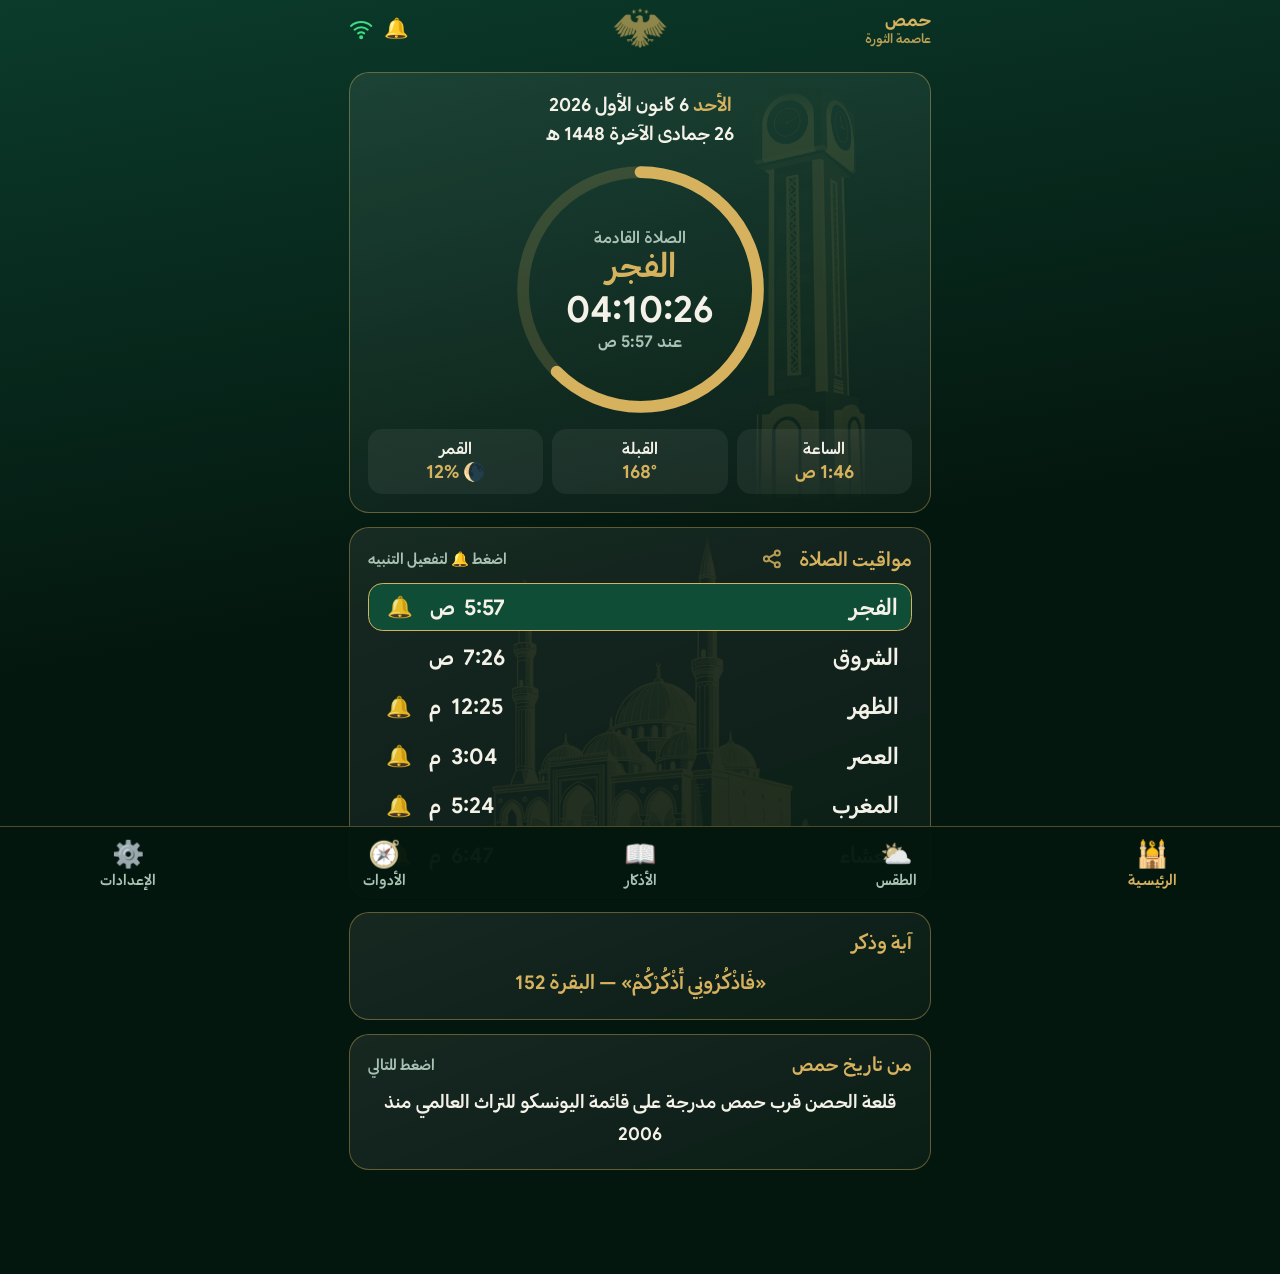
==== commit 6555ad15: "Use installed app version in Settings and update panel [skip ci]" ====
--- a/app/src/main/assets/index.html
+++ b/app/src/main/assets/index.html
@@ -379,7 +379,7 @@
     <div class="row" id="upr" style="display:none;margin-top:.5rem"><button class="btn" id="upd" style="flex:1">⬇️ تحميل التحديث</button></div>
     <div class="note">عند صدور نسخة جديدة يصلك تنبيه مرة واحدة فقط.<br>⚠️ ربما تحتاج تشغيل VPN لتنزيل النسخة الجديدة.</div></div>
   </div>
-  <div class="note" style="text-align:center;margin-top:1rem">مواقيت الصلاة سوريا · النسخة 3.1.0<br>من تطوير المهندس عبدالرحمن حوا · مجاني تماماً، ادعوا لي بالتوفيق 🤲🌹 · <span class="lnk" id="sup">الدعم</span><br><span style="font-size:.9em">نص القرآن الكريم: مشروع تنزيل (Tanzil Project) · tanzil.net · ترخيص CC BY 3.0</span></div>
+  <div class="note" style="text-align:center;margin-top:1rem">مواقيت الصلاة سوريا · النسخة <span id="appVersion">3.1.2</span><br>من تطوير المهندس عبدالرحمن حوا · مجاني تماماً، ادعوا لي بالتوفيق 🤲🌹 · <span class="lnk" id="sup">الدعم</span><br><span style="font-size:.9em">نص القرآن الكريم: مشروع تنزيل (Tanzil Project) · tanzil.net · ترخيص CC BY 3.0</span></div>
 </section>
 
 </div>
@@ -745,7 +745,9 @@
 function tlClose(){lvOn(0);if(tlOpen!==null){(/^c_s/.test(tlOpen)?$("sth"):$("tlh")).appendChild($(tlOpen));tlOpen=null}$("tl").className="";cpSync()}
 $("tlg").onclick=function(e){var b=e.target.closest("[data-tl]");if(!b)return;var k=b.dataset.tl;if(k==="q"){if(window.QR)QR.open();else{try{if(window.App&&App.openWeb)App.openWeb("https://tanzil.net/#1:1")}catch(x){}}}else{if(k==="c_sup")updDraw();if(k==="c_srel")relDraw();if(k==="c_hc")hcToday();if(k==="c_kh")khDraw();if(k==="c_im")imDraw();if(k==="c_qd")qdDraw();if(k==="c_hj")hjDraw();if(k==="c_ts")flSync();if(k==="c_sq")sqDraw();if(k==="c_as")asDraw();tlShow(k)}};
 var updUrl="";
-function updDraw(){var v="";try{if(window.App&&App.appVer)v=App.appVer()}catch(e){}$("upc").textContent=v||"—";$("upm").textContent="اضغط للتحقق من وجود نسخة جديدة";$("upr").style.display="none"}
+function syncAppVersion(){var v="";try{if(window.App&&App.appVer)v=App.appVer()}catch(e){}v=v||$("appVersion").textContent;$("appVersion").textContent=v;$("upc").textContent=v;return v}
+syncAppVersion();
+function updDraw(){syncAppVersion();$("upm").textContent="اضغط للتحقق من وجود نسخة جديدة";$("upr").style.display="none"}
 $("upk").onclick=function(){var m=$("upm");if(!(window.App&&App.checkUpdate)){m.textContent="هذه الميزة تعمل داخل التطبيق فقط";return}m.textContent="جارٍ التحقق…";$("upr").style.display="none";try{App.checkUpdate()}catch(e){m.textContent="تعذّر التحقق"}};
 window.updRes=function(r){var m=$("upm");if(!r||!r.ok){var er=(r&&r.err)||"net",tx;
   if(er==="cfg")tx="لم يُضبط رابط التحديث بعد (للمطوّر)";
@@ -992,4 +994,4 @@
 })();
 </script>
 </body>
- </html>
+                                                                                            </html>
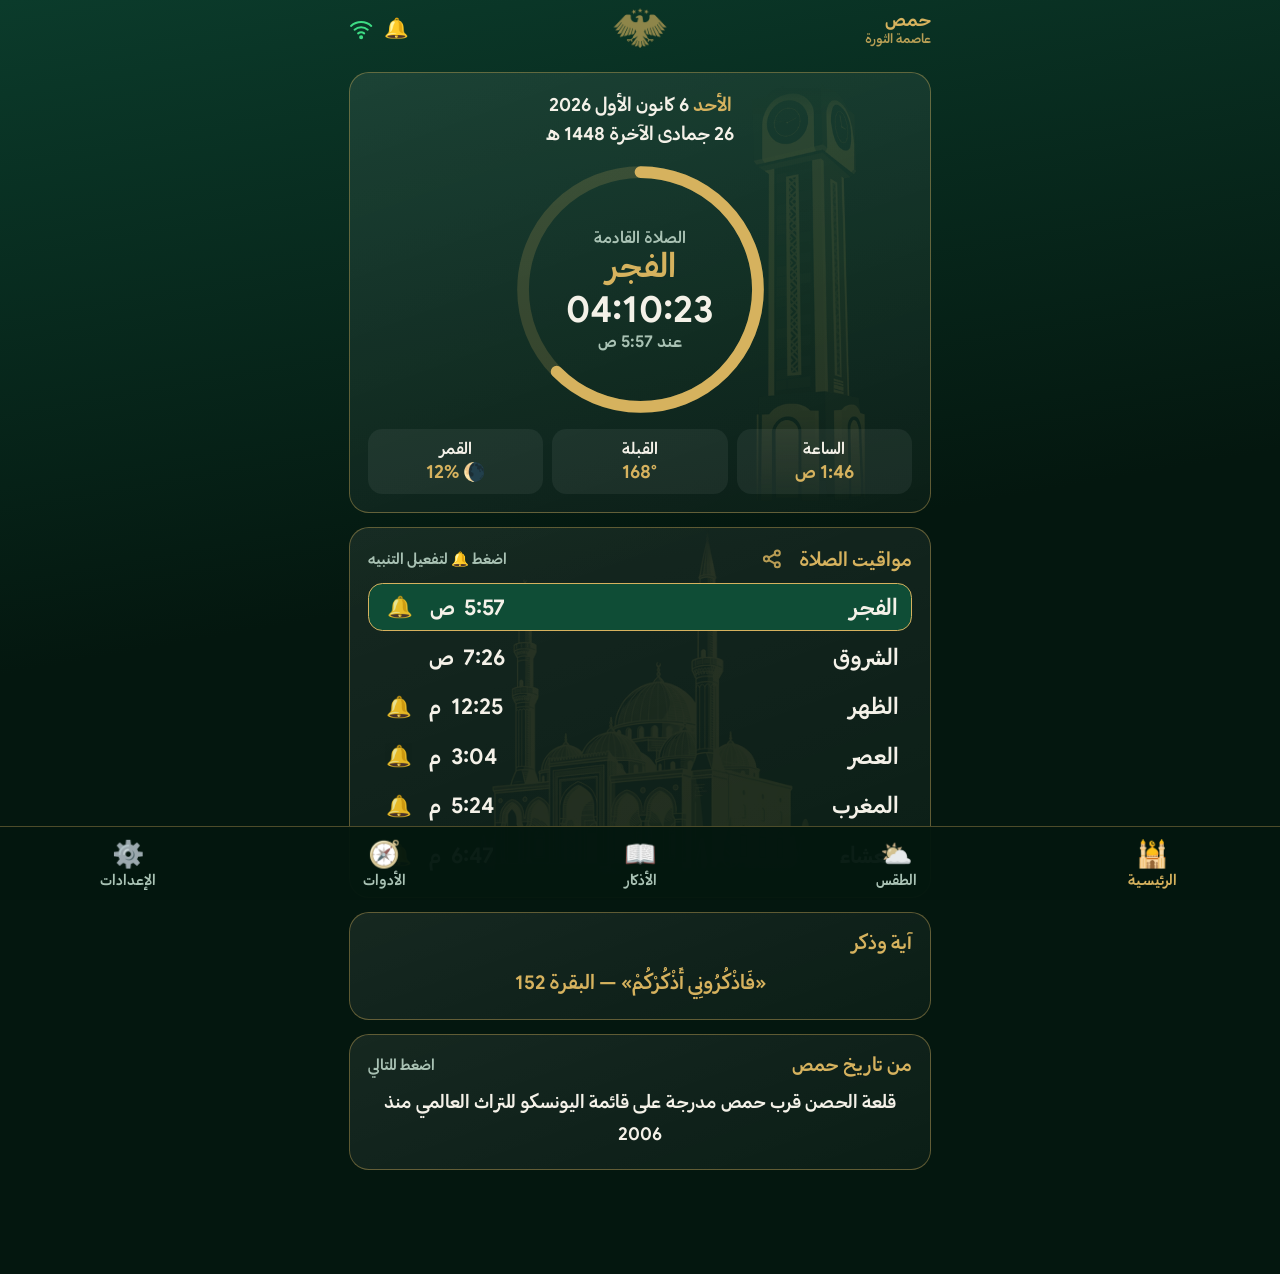
==== commit 501733ae: "Update index.html" ====
--- a/app/src/main/assets/index.html
+++ b/app/src/main/assets/index.html
@@ -687,7 +687,7 @@
  var bs=document.querySelectorAll("#thseg button");for(var i=0;i<bs.length;i++)bs[i].className=bs[i].dataset.th===(l?"light":"dark")?"on":"";
  $("fsv").textContent=(cfg.fs||100)+"%";try{if(window.App&&App.theme)App.theme(l)}catch(e){}}
 $("thseg").onclick=function(e){var b=e.target.closest("button");if(!b)return;cfg.th=b.dataset.th==="light"?"light":"dark";lookApply();saveCfg()};
-function fsStep(d){cfg.fs=Math.max(80,Math.min(140,(cfg.fs||100)+d));lookApply();saveCfg()}
+function fsStep(d){cfg.fs=Math.max(80,Math.min(140,(Number(cfg.fs)||100)+d));lookApply();saveCfg()}
 $("fsm").onclick=function(){fsStep(-10)};
 $("fsp").onclick=function(){fsStep(10)};
 lookApply();
@@ -695,7 +695,7 @@
 $("wthseg").onclick=function(e){var b=e.target.closest("button");if(!b)return;cfg.wth=b.dataset.wth==="light"?"light":"dark";wthDraw();saveCfg(true)};
 wthDraw();
 function wfsDraw(){$("wfv").textContent=(cfg.wfs||100)+"%"}
-function wfsStep(d){cfg.wfs=Math.max(70,Math.min(150,(cfg.wfs||100)+d));wfsDraw();saveCfg()}
+function wfsStep(d){cfg.wfs=Math.max(70,Math.min(150,(Number(cfg.wfs)||100)+d));wfsDraw();saveCfg()}
 $("wfm").onclick=function(){wfsStep(-10)};
 $("wfp").onclick=function(){wfsStep(10)};
 wfsDraw();
@@ -994,4 +994,4 @@
 })();
 </script>
 </body>
-                                                                                            </html>
+  </html>
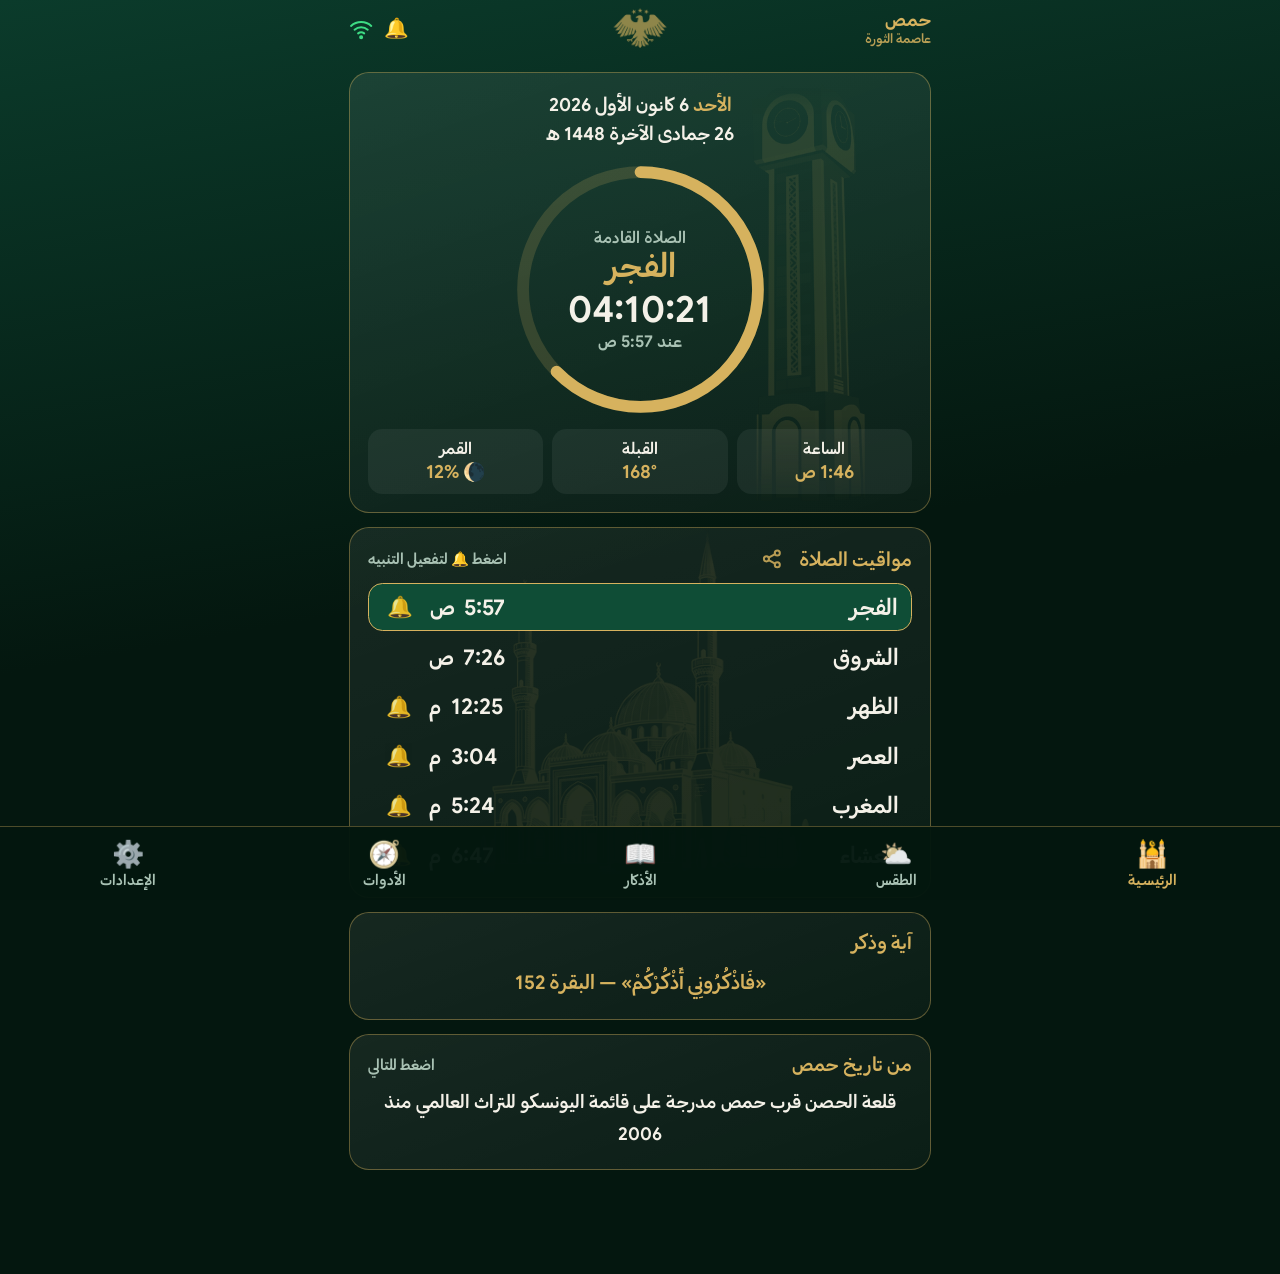
==== commit 47d98094: "3.3.0 (code 99): release signing moved to private CI secrets, new features" ====
--- a/app/src/main/assets/index.html
+++ b/app/src/main/assets/index.html
@@ -149,6 +149,35 @@
 .hcg .d.w{border:1px solid rgba(var(--gr),.7)}.hcg .d.v{color:var(--gold)}.hcg .d.t{background:var(--gold);color:var(--ong)}.hcg .d.t small,.hcg .d.t b{color:var(--ong)}.hcg .d.e::after{content:"";position:absolute;top:3px;left:3px;width:5px;height:5px;border-radius:50%;background:var(--gold)}.hcg .d.t.e::after{background:var(--ong)}
 .hev{display:flex;justify-content:space-between;padding:.35rem 0;border-bottom:1px solid rgba(var(--gr),.15);font-size:.92rem}.hev span:last-child{color:var(--mut)}
 .stp{display:flex;gap:.7rem;padding:.7rem 0;border-bottom:1px solid rgba(var(--gr),.18)}.stp>i{flex:none;font-style:normal;width:1.8rem;height:1.8rem;border-radius:50%;background:var(--gold);color:var(--ong);font-weight:700;text-align:center;line-height:1.8rem;font-size:.9rem}.stp b{display:block;color:var(--gold);margin-bottom:.2rem}.stp div{font-size:.95rem;line-height:1.9;white-space:pre-line}.stp.dq>i{display:none}
+.lsrc{border:1px solid rgba(var(--gr),.5);border-radius:1rem;padding:.7rem .9rem;margin-bottom:.8rem;background:rgba(var(--gr),.12)}
+.lsrc .lsrct{color:var(--gold);font-weight:700;font-size:.8rem;margin-bottom:.15rem}
+.lsrc b{display:block;font-size:.95rem}
+.lsrc span{display:block;color:var(--mut);font-size:.8rem;margin:.15rem 0 .5rem;line-height:1.8}
+.lsrclnk{font-size:.8rem;padding:.3rem .7rem}
+.lgrid{display:flex;flex-direction:column;gap:.5rem}
+.lbtn{display:flex;gap:.7rem;align-items:center;text-align:right;background:rgba(var(--ov),.05);border:1px solid rgba(var(--gr),.3);border-radius:.9rem;padding:.7rem;font:inherit;color:inherit;cursor:pointer;width:100%}
+.lbtn i{flex:none;font-style:normal;width:1.8rem;height:1.8rem;border-radius:50%;background:var(--gold);color:var(--ong);font-weight:700;text-align:center;line-height:1.8rem;font-size:.9rem}
+.lbtn span{flex:1}.lbtn b{display:block}.lbtn small{color:var(--mut)}
+.lcard{background:rgba(var(--ov),.05);border:1px solid rgba(var(--gr),.3);border-radius:.9rem;padding:.8rem 1rem;margin-top:.6rem}
+.lcard .lh{display:block;color:var(--gold);margin-bottom:.25rem}
+.lcard .lb{font-size:.95rem;line-height:2}
+.ldif{border:1.5px solid var(--gold)}
+.ldift{color:var(--gold);font-weight:700;font-size:.8rem;margin-bottom:.3rem}
+.lq{background:rgba(var(--gr),.18);border-radius:.7rem;padding:.55rem .8rem;margin:.45rem 0;font-size:1.05rem;line-height:2.1}
+.lq b{color:var(--gold);font-weight:700}
+.lq small{display:block;color:var(--mut);font-size:.72rem;line-height:1.6}
+.ltip{border-right:3px solid var(--gold);padding-right:.6rem;margin-top:.5rem;font-size:.88rem;line-height:1.9}
+.lsrcline{margin-top:.5rem;color:var(--mut);font-size:.75rem;line-height:1.8}
+.lfoot{color:var(--mut);font-size:.75rem;margin-top:.8rem;line-height:1.9}
+.lhint{color:var(--mut);font-size:.78rem;margin-bottom:.6rem}
+.lqa{cursor:pointer;position:relative;padding-inline-end:4.6rem}
+.lply{position:absolute;top:50%;transform:translateY(-50%);inset-inline-end:.4rem;background:rgba(var(--gr),.2);border:1px solid rgba(var(--gr),.6);color:var(--gold);border-radius:1rem;padding:.15rem .6rem;font-size:.75rem;font-family:inherit}
+.lply.on{background:rgba(var(--gr),.55);color:var(--w)}
+#tjt{position:fixed;left:50%;bottom:5.2rem;transform:translateX(-50%);z-index:60;background:var(--selbg);border:1px solid var(--gold);color:var(--w);border-radius:2rem;padding:.4rem 1rem;font-size:.85rem;display:none;max-width:90%;text-align:center}
+#tjt.on{display:block}
+.ltitle{color:var(--gold);font-weight:700;font-size:1.05rem;margin-bottom:.6rem}
+.lb ul{margin:.2rem 0;padding-inline-start:1.2rem}.lb li{margin:.1rem 0}
+
 .nmg{display:grid;grid-template-columns:1fr 1fr;gap:.6rem}.nm1{position:relative;border:1px solid rgba(var(--gr),.5);border-radius:1rem;padding:1.3rem .4rem .7rem;text-align:center;background:linear-gradient(160deg,rgba(var(--gr),.24),rgba(var(--ov),.03));box-shadow:inset 0 0 0 3px rgba(var(--ov),.03)}
 .nm1 i{position:absolute;top:.4rem;right:.5rem;font-style:normal;font-size:.68rem;color:var(--mut);border:1px solid rgba(var(--gr),.5);border-radius:50%;width:1.5rem;height:1.5rem;line-height:1.4rem}
 .nm1 b{display:block;font-size:1.65rem;color:var(--gold);line-height:1.7;font-weight:700}.nm1 small{font-size:.74rem;color:var(--mut);line-height:1.7;display:block}
@@ -254,7 +283,7 @@
 <!-- الأدوات -->
 <section class="tab" id="t2">
   <div class="top"><h1>الأدوات</h1><img src="eagle.png" alt="" style="position:absolute;left:50%;top:.45rem;height:2.2rem;transform:translateX(-50%);opacity:.65"></div>
-  <div class="adg" id="tlg" style="margin-top:.8rem"><button class="adb" data-tl="c_qb"><b>🧭</b>البوصلة والميزان<small>القبلة · ميزان ماء رقمي</small></button><button class="adb" data-tl="c_ts"><b>📿</b>المسبحة<small>عدّاد التسبيح</small></button><button class="adb" data-tl="c_hc"><b>🌙</b>التقويم الهجري<small>الشهر بالتاريخين</small></button><button class="adb" data-tl="c_dt"><b>📅</b>الذهاب إلى تاريخ<small>أوقات أي يوم</small></button><button class="adb" data-tl="c_kh"><b>📖</b>ختمة القرآن<small>تتبّع وردك اليومي</small></button><button class="adb" data-tl="c_as"><b>✨</b>أسماء الله الحسنى<small>٩٩ اسماً بمعانيها</small></button><button class="adb" data-tl="c_qd"><b>🕌</b>قضاء الفوائت<small>عدّاد الصلوات الفائتة</small></button><button class="adb" data-tl="c_sq"><b>🌿</b>قضاء الصيام<small>الأيام التي عليّ قضاؤها</small></button><button class="adb" data-tl="c_hj"><b>🕋</b>الحج والعمرة<small>المناسك خطوة خطوة</small></button><button class="adb" data-tl="c_ev"><b>🗓️</b>المناسبات القادمة<small>تقريبي</small></button><button class="adb" id="imt" data-tl="c_im" style="grid-column:1/3;display:none"><b>🌙</b>إمساكية رمضان<small>الإمساك والإفطار لكل يوم</small></button><button class="adb" data-tl="q" style="grid-column:1/3"><b>☪️</b>القرآن الكريم<small>المصحف كاملاً · بدون إنترنت</small></button></div>
+  <div class="adg" id="tlg" style="margin-top:.8rem"><button class="adb" data-tl="c_qb"><b>🧭</b>البوصلة والميزان<small>القبلة · ميزان ماء رقمي</small></button><button class="adb" data-tl="c_ts"><b>📿</b>المسبحة<small>عدّاد التسبيح</small></button><button class="adb" data-tl="c_hc"><b>🌙</b>التقويم الهجري<small>الشهر بالتاريخين</small></button><button class="adb" data-tl="c_dt"><b>📅</b>الذهاب إلى تاريخ<small>أوقات أي يوم</small></button><button class="adb" data-tl="c_kh"><b>📖</b>ختمة القرآن<small>تتبّع وردك اليومي</small></button><button class="adb" data-tl="c_as"><b>✨</b>أسماء الله الحسنى<small>٩٩ اسماً بمعانيها</small></button><button class="adb" data-tl="c_qd"><b>🕌</b>قضاء الفوائت<small>عدّاد الصلوات الفائتة</small></button><button class="adb" data-tl="c_sq"><b>🌿</b>قضاء الصيام<small>الأيام التي عليّ قضاؤها</small></button><button class="adb" data-tl="c_hj"><b>🕋</b>الحج والعمرة<small>المناسك خطوة خطوة</small></button><button class="adb" data-tl="c_tj"><b>📗</b>تعلّم التجويد<small>أحكام التلاوة بأمثلة من المصحف</small></button><button class="adb" data-tl="c_bk"><b>📚</b>كتب اسلامية<small>الشاملة · الدرر · إسلام ويب · المجذوب · تراث</small></button><button class="adb" data-tl="c_ev"><b>🗓️</b>المناسبات القادمة<small>تقريبي</small></button><button class="adb" id="imt" data-tl="c_im" style="grid-column:1/3;display:none"><b>🌙</b>إمساكية رمضان<small>الإمساك والإفطار لكل يوم</small></button><button class="adb" data-tl="q" style="grid-column:1/3"><b><svg viewBox="0 0 48 48" width="1.28em" height="1.28em" style="vertical-align:-.22em" aria-hidden="true"><path d="M13 27.5L37.5 43.5" stroke="#a9713d" stroke-width="4.6" stroke-linecap="round"/><path d="M35 27.5L10.5 43.5" stroke="#c79355" stroke-width="4.6" stroke-linecap="round"/><path d="M24 13C19.5 9.5 11.5 9 6.5 11v17.5c5-2 17.5-1.5 17.5 2 0-3.5 12.5-4 17.5-2V11C36.5 9 28.5 9.5 24 13z" fill="#1e7a4f" stroke="#d4af37" stroke-width="1.6" stroke-linejoin="round"/><path d="M24 14.8c-4-3.2-10.5-3.6-15-2v13.8c4.5-1.6 11-1.2 15 1.8 4-3 10.5-3.4 15-1.8V12.8c-4.5-1.6-11-1.2-15 2z" fill="#f6eed7"/><path d="M12.5 15.8c3-.8 6.5-.5 9 1.2M12.5 19.4c3-.8 6.5-.5 9 1.2M12.5 23c3-.8 6.5-.5 9 1.2M26.5 17c2.5-1.7 6-2 9-1.2M26.5 20.6c2.5-1.7 6-2 9-1.2M26.5 24.2c2.5-1.7 6-2 9-1.2" stroke="#b9a877" stroke-width="1.6" fill="none" stroke-linecap="round"/><path d="M24 14.8v13.6" stroke="#cbb88a" stroke-width="1.8"/></svg></b>القرآن الكريم<small>المصحف كاملاً · بدون إنترنت</small></button></div>
   <div id="tlh" style="display:none">
   <div class="card"><div class="h"><span>البوصلة والميزان</span><small id="qtx"></small></div>
     <div class="seg" id="cpm" style="margin-bottom:.7rem"><button data-v="c" class="on" style="flex:1">🧭 البوصلة</button><button data-v="l" style="flex:1">📐 ميزان الماء</button></div>
@@ -295,6 +324,7 @@
     <div class="row" style="margin-top:.5rem"><button class="btn" id="dtp">‹ اليوم السابق</button><button class="btn" id="dtn">اليوم التالي ›</button></div>
     <div id="dto" style="margin-top:.6rem"></div></div>
   <div class="card"><div class="h"><span>المناسبات القادمة</span><small>تقريبي</small></div><div id="evs"></div></div>
+  <div class="card" id="c_bk"><div class="h"><span>كتب اسلامية</span></div><div><button class="adb" data-bk="https://shamela.ws/" style="width:100%;margin-bottom:.5rem;flex-direction:row;gap:.6rem;padding:.7rem .9rem;justify-content:flex-start"><img src="bk_shamela.png" alt="" style="width:3rem;height:3rem;flex:none"><span style="text-align:right">المكتبة الشاملة<br><small>أقسام المكتبة · shamela.ws</small></span></button><button class="adb" data-bk="https://dorar.net/" style="width:100%;margin-bottom:.5rem;flex-direction:row;gap:.6rem;padding:.7rem .9rem;justify-content:flex-start"><img src="bk_dorar.png" alt="" style="width:3rem;height:3rem;flex:none"><span style="text-align:right">درر سنية<br><small>الموسوعة · dorar.net</small></span></button><button class="adb" data-bk="https://www.islamweb.net/ar/library/" style="width:100%;margin-bottom:.5rem;flex-direction:row;gap:.6rem;padding:.7rem .9rem;justify-content:flex-start"><img src="bk_islamweb.png" alt="" style="width:3rem;height:3rem;flex:none"><span style="text-align:right">إسلام ويب<br><small>المكتبة · islamweb.net</small></span></button><button class="adb" data-bk="https://almajzub.com/books" style="width:100%;flex-direction:row;gap:.6rem;padding:.7rem .9rem;justify-content:flex-start"><img src="bk_almajzub.png" alt="" style="width:3rem;height:3rem;flex:none"><span style="text-align:right">الشيخ إسماعيل المجذوب<br><small>كتب ومؤلفات · almajzub.com</small></span></button><button class="adb" data-bk="https://turath.io/" style="width:100%;margin-top:.5rem;flex-direction:row;gap:.6rem;padding:.7rem .9rem;justify-content:flex-start"><img src="bk_turath.png" alt="" style="width:3rem;height:3rem;flex:none"><span style="text-align:right">تراث<br><small>مكتبة الكتب الإسلامية · turath.io</small></span></button></div></div>
   <div class="card" id="c_hc"><div class="h"><span>التقويم الهجري</span></div>
     <div class="row" style="justify-content:space-between;align-items:center"><button class="btn" id="hcn">‹</button><div style="text-align:center"><b id="hct" style="color:var(--gold);font-size:1.1rem"></b><div class="mut" id="hcg" style="font-size:.78rem"></div></div><button class="btn" id="hcp">›</button></div>
     <div class="hcg" id="hcw" style="margin-top:.6rem"></div><div class="hcg" id="hcd" style="margin-top:.25rem"></div>
@@ -305,6 +335,7 @@
   <div class="card" id="c_as"><div class="h"><span>أسماء الله الحسنى</span></div><div id="asb"></div></div>
   <div class="card" id="c_sq"><div class="h"><span>قضاء الصيام</span></div><div id="sqb"></div></div>
   <div class="card" id="c_hj"><div class="h"><span>الحج والعمرة</span></div><div class="seg" id="hjs" style="display:flex;margin-bottom:.7rem"><button data-k="umra" class="on" style="flex:1">العمرة</button><button data-k="hajj" style="flex:1">الحج</button><button data-k="ihram" style="flex:1">الإحرام</button><button data-k="dua" style="flex:1">الأدعية</button></div><div id="hjb"></div><div class="note">للاسترشاد فقط؛ تختلف بعض التفاصيل بين المذاهب، فاسأل عالماً موثوقاً أو حملة الحج المعتمدة.</div></div>
+  <div class="card" id="c_tj"><div class="h"><span>تعلّم التجويد</span></div><div id="tjb"></div></div>
   <div class="card" id="c_qd"><div class="h"><span>قضاء الفوائت</span></div><div id="qdb"></div></div>
   </div>
 </section>
@@ -312,7 +343,7 @@
 <!-- الإعدادات -->
 <section class="tab" id="t3">
   <div class="top"><h1>الإعدادات</h1><img src="eagle.png" alt="" style="position:absolute;left:50%;top:.45rem;height:2.2rem;transform:translateX(-50%);opacity:.65"></div>
-  <div class="adg" id="stg" style="margin-top:.8rem"><button class="adb" data-tl="c_s1"><b>⏱️</b>تعديل الدقائق<small>ضبط فرق كل صلاة</small></button><button class="adb" data-tl="c_s2"><b>🕌</b>مدة الإقامة<small>بعد الأذان</small></button><button class="adb" data-tl="c_s3"><b>🎨</b>المظهر والخط<small>ليلي / نهاري وحجم الخط</small></button><button class="adb" data-tl="c_s4"><b>📱</b>الشاشة الرئيسية<small>ليلي / نهاري وحجم خط الودجت</small></button><button class="adb" data-tl="c_s5"><b>🔔</b>التنبيهات<small>الأذان والتذكيرات والنغمة</small></button><button class="adb" data-tl="c_s6"><b>📍</b>الموقع والحساب<small>المدينة وطريقة الحساب</small></button><button class="adb" data-tl="c_s7"><b>🌙</b>تذكيرات مستحبة<small>صيام التطوع وسنن الجمعة</small></button><button class="adb" data-tl="c_srel"><b>🛡️</b>ضمان وصول الأذان<small>فحص الإشعارات والبطارية</small></button><button class="adb" data-tl="c_sup"><b>🔄</b>تحديث التطبيق<small>التحقق من وجود نسخة جديدة</small></button><button class="adb" id="fbk"><b>💡</b>أرسل لنا اقتراحاً<small>ملاحظاتك تهمنا</small></button></div>
+  <div class="adg" id="stg" style="margin-top:.8rem"><button class="adb" data-tl="c_s1"><b>⏱️</b>تعديل الدقائق<small>ضبط فرق كل صلاة</small></button><button class="adb" data-tl="c_s2"><b>🕌</b>مدة الإقامة<small>بعد الأذان</small></button><button class="adb" data-tl="c_s3"><b>🎨</b>المظهر والخط<small>ليلي / نهاري وحجم الخط</small></button><button class="adb" data-tl="c_s4"><b><svg viewBox="0 0 120 84" width="1.5em" height="1.05em" style="vertical-align:-.3em;direction:ltr" direction="ltr" aria-hidden="true"><defs><linearGradient id="wbgd" x1="0" y1="0" x2="1" y2="1"><stop offset="0" stop-color="#ffffff"/><stop offset="1" stop-color="#f1fbf5"/></linearGradient></defs><rect x="2" y="2" width="116" height="80" rx="12" fill="url(#wbgd)" stroke="#88A46A00" stroke-width="1.6"/><text x="110" y="16" text-anchor="end" font-size="8.5" fill="#4C6B5C">حمص</text><text x="10" y="17" font-size="12.5" font-weight="700" fill="#173A2C">10:36</text><text x="44" y="16.5" font-size="7" fill="#A46A00">ص</text><text x="10" y="25.5" font-size="6.5" fill="#4C6B5C">الخميس 26 تشرين</text><rect x="63" y="30" width="51" height="21" rx="6" fill="#A46A00" fill-opacity="0.06" stroke="#26A46A00" stroke-width="1"/><text x="88.5" y="40" text-anchor="middle" font-size="9.5" font-weight="700" fill="#A46A00">الظهر</text><text x="88.5" y="48.5" text-anchor="middle" font-size="6.5" fill="#173A2C">عند 12:24</text><rect x="6" y="30" width="51" height="21" rx="6" fill="#A46A00" fill-opacity="0.06" stroke="#26A46A00" stroke-width="1"/><text x="31.5" y="38" text-anchor="middle" font-size="6" fill="#4C6B5C">المتبقي للأذان</text><text x="31.5" y="48.5" text-anchor="middle" font-size="9.5" font-weight="700" fill="#A46A00">1:48</text><rect x="94" y="55" width="20" height="15" rx="4" fill="none" stroke="#3D4C6B5C" stroke-width="1"/><text x="104" y="62" text-anchor="middle" font-size="5.5" fill="#4C6B5C">الفجر</text><text x="104" y="68.5" text-anchor="middle" font-size="5.5" font-weight="700" fill="#173A2C">5:35</text><rect x="72" y="55" width="20" height="15" rx="4" fill="#C9EFD9" stroke="#B3A46A00" stroke-width="1"/><text x="82" y="62" text-anchor="middle" font-size="5.5" fill="#A46A00">الظهر</text><text x="82" y="68.5" text-anchor="middle" font-size="5.5" font-weight="700" fill="#A46A00">12:24</text><rect x="50" y="55" width="20" height="15" rx="4" fill="none" stroke="#3D4C6B5C" stroke-width="1"/><text x="60" y="62" text-anchor="middle" font-size="5.5" fill="#4C6B5C">العصر</text><text x="60" y="68.5" text-anchor="middle" font-size="5.5" font-weight="700" fill="#173A2C">3:18</text><rect x="28" y="55" width="20" height="15" rx="4" fill="none" stroke="#3D4C6B5C" stroke-width="1"/><text x="38" y="62" text-anchor="middle" font-size="5.5" fill="#4C6B5C">المغرب</text><text x="38" y="68.5" text-anchor="middle" font-size="5.5" font-weight="700" fill="#173A2C">5:47</text><rect x="6" y="55" width="20" height="15" rx="4" fill="none" stroke="#3D4C6B5C" stroke-width="1"/><text x="16" y="62" text-anchor="middle" font-size="5.5" fill="#4C6B5C">العشاء</text><text x="16" y="68.5" text-anchor="middle" font-size="5.5" font-weight="700" fill="#173A2C">7:07</text><rect x="6" y="73.5" width="108" height="6.5" rx="3" fill="#A46A00" fill-opacity="0.13" stroke="#3AA46A00" stroke-width="0.8"/><text x="60" y="78.5" text-anchor="middle" font-size="4.5" fill="#4C6B5C">سبحان الله وبحمده سبحان الله العظيم</text></svg></b>التطبيق المصغر<small>ليلي / نهاري وحجم خط الودجتين</small></button><button class="adb" data-tl="c_s5"><b>🔔</b>التنبيهات<small>الأذان والتذكيرات والنغمة</small></button><button class="adb" data-tl="c_s6"><b>📍</b>الموقع والحساب<small>المدينة وطريقة الحساب</small></button><button class="adb" data-tl="c_s7"><b>🌙</b>تذكيرات مستحبة<small>صيام التطوع وسنن الجمعة</small></button><button class="adb" data-tl="c_srel"><b>🛡️</b>ضمان وصول الأذان<small>فحص الإشعارات والبطارية</small></button><button class="adb" data-tl="c_sup"><b>🔄</b>تحديث التطبيق<small>التحقق من وجود نسخة جديدة</small></button><button class="adb" id="fbk"><b>💡</b>أرسل لنا اقتراحاً<small>ملاحظاتك تهمنا</small></button></div>
   <div id="sth" style="display:none">
   <div class="card"><div class="h"><span>تعديل الدقائق</span><button class="btn" id="rs" style="padding:.25rem .7rem;font-size:.8rem">إعادة ضبط</button></div>
     <div id="adj"></div>
@@ -321,12 +352,11 @@
   <div class="card"><div class="h"><span>المظهر</span></div>
     <div class="sr"><span>شكل التطبيق<small>ليلي أو نهاري بألوان فاتحة</small></span><div class="seg" id="thseg"><button data-th="dark">🌙 ليلي</button><button data-th="light">☀️ نهاري</button></div></div>
     <div class="sr"><span>حجم الخط<small>لكل نصوص التطبيق</small></span><div class="sp"><button id="fsm">−</button><span id="fsv"></span><button id="fsp">+</button></div></div>
-    <div class="sr"><span>وضع رمضان التلقائي<small>في شهر رمضان تظهر بطاقة الإمساكية والعدّ التنازلي للإفطار والسحور ومؤشر الختمة</small></span><label class="sw"><input type="checkbox" id="rmz"><i></i></label></div>
     <div class="note">حجم الخط من 80% إلى 140%. التغيير يظهر فوراً.</div></div>
-  <div class="card"><div class="h"><span>الشاشة الرئيسية</span></div>
+  <div class="card"><div class="h"><span>التطبيق المصغر</span></div>
     <div class="sr"><span>شكل الودجت<small>مستقل عن مظهر التطبيق</small></span><div class="seg" id="wthseg"><button data-wth="dark">ليلي</button><button data-wth="light">نهاري</button></div></div>
-    <div class="sr"><span>حجم النصوص<small>للودجت الخارجي على الشاشة الرئيسية</small></span><div class="sp"><button id="wfm">−</button><span id="wfv"></span><button id="wfp">+</button></div></div>
-    <div class="note">اضغط + أو − لتكبير الخط أو تصغيره (من 70% إلى 150%). يتغيّر الودجت فوراً.</div></div>
+    <div class="sr"><span>حجم النصوص<small>للودجتين على الشاشة الرئيسية</small></span><div class="sp"><button id="wfm">−</button><span id="wfv"></span><button id="wfp">+</button></div></div>
+    <div class="note">اضغط + أو − لتكبير الخط أو تصغيره (من 70% إلى 150%). تتغيّر الودجتان فوراً. قد يحدّ حجم الودجت من تكبير النص؛ مدّده لإتاحة حجم أكبر.</div></div>
   <div class="card"><div class="h"><span>التنبيهات</span></div>
     <div class="sr"><span>تنبيه عند دخول الصلاة<small>عند كل صلاة مفعّلة (صوت «الله أكبر»)</small></span><select id="en"><option value="0">إيقاف</option><option value="1">إشعار</option><option value="2">صوت وإشعار</option></select></div>
     <div class="sr"><span>تذكير قبل الأذان بـ 15 دقيقة</span><select id="pre"><option value="0">إيقاف</option><option value="1">إشعار</option><option value="2">صوت وإشعار</option></select></div>
@@ -341,13 +371,14 @@
     <div class="sr"><span>بداية الثلث الأخير<small>قبل الفجر بـ (٠ = تلقائي: ثلث الليل الحقيقي)</small></span><div class="sp"><button id="lbm">−</button><span id="lbv"></span><button id="lbp">+</button></div></div>
     <div class="sr" style="flex-wrap:wrap"><span>نغمة التنبيه<small id="tnm">الافتراضية</small></span><div class="tbtns"><button id="tpk">اختيار</button><button id="tts">تجربة</button><button id="tdf">الافتراضية</button></div></div>
     <div class="sr"><span>إشعار شاشة القفل<small>شريط بعدّاد الصلاة القادمة، يظهر على شاشة القفل وفي الإشعارات</small></span><label class="sw"><input type="checkbox" id="ln"><i></i></label></div>
+    <div class="sr"><span>وضع رمضان التلقائي<small>في شهر رمضان تظهر بطاقة الإمساكية والعدّ التنازلي للإفطار والسحور ومؤشر الختمة</small></span><label class="sw"><input type="checkbox" id="rmz"><i></i></label></div>
     <div class="note">لإظهاره على شاشة القفل: إعدادات الجوال ← الإشعارات ← شاشة القفل ← إظهار كل المحتوى.</div>
     <div class="note">التنبيهات والتذكيرات تتبع تفعيل 🔔 لكل صلاة في القائمة الرئيسية.</div>
   </div>
   <div class="card"><div class="h"><span>الموقع وطريقة الحساب</span></div>
     <div class="sr"><span>المدينة</span><select id="city"></select></div>
     <div class="sr"><span>طريقة الحساب<small id="mtd"></small></span><select id="mt"></select></div>
-    <div class="sr"><span>التاريخ الهجري<small id="hjs"></small></span><button class="btn" id="hjr" style="padding:.3rem .8rem">تحديث الآن</button></div>
+    <div class="sr"><span>التاريخ الهجري<small id="hjt"></small></span><button class="btn" id="hjr" style="padding:.3rem .8rem">تحديث الآن</button></div>
     <div class="sr"><span>تعديل يدوي بالأيام<small>إن أعلنت الأوقاف تاريخاً مختلفاً عن المعروض</small></span><div class="sp"><button id="hmm">−</button><span id="hmv"></span><button id="hmp">+</button></div></div>
     <div class="sr"><span>وقت العصر</span><div class="seg" id="asr"><button data-v="1">الجمهور</button><button data-v="2">الحنفي</button></div></div>
     <div class="note">توقيت سوريا ثابت GMT+3. بعد تغيير الطريقة يمكنك ضبط الفروق بالدقائق من الأعلى لتطابق تقويم الأوقاف.</div></div>
@@ -380,11 +411,13 @@
     <div class="note">عند صدور نسخة جديدة يصلك تنبيه مرة واحدة فقط.<br>⚠️ ربما تحتاج تشغيل VPN لتنزيل النسخة الجديدة.</div></div>
   </div>
   <div class="note" style="text-align:center;margin-top:1rem">مواقيت الصلاة سوريا · النسخة <span id="appVersion">3.1.2</span><br>من تطوير المهندس عبدالرحمن حوا · مجاني تماماً، ادعوا لي بالتوفيق 🤲🌹 · <span class="lnk" id="sup">الدعم</span><br><span style="font-size:.9em">نص القرآن الكريم: مشروع تنزيل (Tanzil Project) · tanzil.net · ترخيص CC BY 3.0</span></div>
+  <div class="note" style="text-align:center;margin-top:.4rem"><span class="lnk" id="mrl">لمزيد من البرامج اضغط هنا</span></div>
 </section>
 
 </div>
 <div id="spm"><div class="spc"><button class="spx" id="spx">×</button><img src="support.jpg" alt="QR"><p>إذا أعجبك التطبيق يمكنك دعمي لأستمر 🌹 .. وشكراً لك من القلب ♥️</p></div></div>
 <div id="tl"><div class="ahd"><div class="ahr"><h1 id="tlt"></h1><div class="ctl"><button class="ax" id="tlx">×</button></div></div></div><div id="tlb"></div></div>
+<div id="tjt"></div>
 <div id="adk"><div class="ahd"><div class="ahr"><h1 id="adt"></h1><div class="ctl"><span class="mut" id="adp" style="font-size:.85rem"></span><button class="btn" id="adr" style="padding:.2rem .7rem;font-size:.8rem">إعادة</button><button class="ax" id="adx">×</button></div></div><div class="apb"><i id="apg"></i></div></div><div id="adi"></div></div>
 <nav>
   <button class="on" data-t="0"><b>🕌</b>الرئيسية</button>
@@ -400,6 +433,7 @@
 <script src="hajj.js"></script>
 <script src="quran/reader.js"></script>
 <script src="qr.js"></script>
+<script src="tajweed.js"></script>
 <script src="share.js"></script>
 <script>
 (function(){
@@ -458,7 +492,7 @@
   var d=+h.day,m=+h.month.number,y=+h.year,df=d-r.day;if(m!==r.month||y!==r.year){if(df>15)df-=30;else if(df<-15)df+=30}
   if(!(df>=-2&&df<=2))throw 0;
   cfg.ha={o:df,t:Date.now(),d:dn,k:r.month+"-"+r.year};try{nfSync()}catch(e){}saveCfg();tick.d="";hsShow()}).catch(function(){hsShow(1)}).then(function(){clearTimeout(tm);hsB=0})}
-function hsShow(fail){var e=$("hjs");if(!e)return;var a=cfg.ha,t="الحساب: "+(HFN==="islamic-umalqura"?"أم القرى":"تقريبي");
+function hsShow(fail){var e=$("hjt");if(!e)return;var a=cfg.ha,t="الحساب: "+(HFN==="islamic-umalqura"?"أم القرى":"تقريبي");
  if(a&&Date.now()-a.t<35*864e5)t+=" · تصحيح الرصد تلقائياً: "+(a.o>0?"+":"")+a.o+" يوم (آخر تحديث "+(Math.round((Date.now()-a.t)/36e5)<48?"اليوم أو أمس":Math.round((Date.now()-a.t)/864e5)+" يوم")+")";
  else t+=" · لا يوجد تصحيح (يعمل دون إنترنت)";
  if(fail)t+=" · تعذّر الاتصال الآن";e.textContent=t;$("hmv").textContent=(cfg.hm>0?"+":"")+(cfg.hm||0)}
@@ -481,11 +515,12 @@
 
 /* ---------- بطاقات المشاركة ---------- */
 function txt(h){return String(h==null?"":h).replace(/<br\s*\/?>/g," ").replace(/<[^>]*>/g,"").replace(/\s+/g," ").trim()}
+function txtNl(h){return String(h==null?"":h).replace(/<br\s*\/?>/g,"\n").replace(/<[^>]*>/g,"").replace(/[^\S\n]+/g," ").replace(/ *\n+ */g,"\n").trim()}
 $("shT").onclick=function(e){e.stopPropagation();var n=new Date(Date.now()+TZ*36e5),T=PT(n.getUTCFullYear(),n.getUTCMonth(),n.getUTCDate()),h=hj(n),hh=n.getUTCHours()+n.getUTCMinutes()/60,rows=[],nx=0,found=false;
  for(var i=0;i<6;i++){rows.push([nm(i),f(T[i]).replace(/<b>/," ").replace(/<[^>]*>/g,"")]);if(!found&&T[i]>hh){nx=i;found=true}}
  if(window.ShareCard)ShareCard.times({city:$("cty").firstChild.textContent,d1:DAY[n.getUTCDay()]+" "+n.getUTCDate()+" "+MON[n.getUTCMonth()]+" "+n.getUTCFullYear(),d2:h?h.day+" "+HM[h.month-1]+" "+h.year+" هـ":"",rows:rows,next:found?nx:0})};
 $("adi").addEventListener("click",function(e){var b=e.target.closest(".shb");if(!b)return;e.stopPropagation();var id=+b.dataset.sh,x=adL.filter(function(y){return y.i===id})[0];if(!x||!window.ShareCard)return;var ev=adm==="e";
- ShareCard.dhikr({t:txt(ev&&x.t2?x.t2:x.t),a:txt(ev&&x.e?x.e:x.a),s:txt(x.s),c:x.c?txt(x.c):""})},true);
+ ShareCard.dhikr({t:txt(ev&&x.t2?x.t2:x.t),a:txtNl(ev&&x.e?x.e:x.a),s:txt(x.s),c:x.c?txt(x.c):"",g:adInfo().t})},true);
 /* ---------- ضمان وصول الأذان ---------- */
 var RLN={xiaomi:"شاومي / ريدمي / بوكو",redmi:"شاومي / ريدمي / بوكو",poco:"شاومي / ريدمي / بوكو",huawei:"هواوي",honor:"هونر",samsung:"سامسونج",oppo:"أوبو",realme:"ريلمي",oneplus:"ون بلس",vivo:"فيفو",iqoo:"فيفو",tecno:"تكنو",infinix:"إنفينيكس",itel:"إيتل",asus:"أسوس"},
 RLS={xiaomi:"الأمان ← التشغيل التلقائي (Autostart) ← فعّل «مواقيت الصلاة سوريا».<br>ثم: الإعدادات ← التطبيقات ← إدارة التطبيقات ← التطبيق ← توفير البطارية ← «بلا قيود».<br>وفي شاشة التطبيقات الأخيرة اضغط مطولاً على التطبيق واختر القفل 🔒 لئلا يُغلق.",
@@ -734,7 +769,7 @@
 /* ---------- التنقل ---------- */
 function show(t){[].forEach.call(document.querySelectorAll(".tab"),function(s,i){s.className="tab"+(i===t?" on":"")});[].forEach.call(document.querySelectorAll("nav button"),function(b,i){b.className=i===t?"on":""});window.scrollTo(0,0);cur=t}
 var cur=0;document.querySelector("nav").onclick=function(e){var b=e.target.closest("button");if(b)show(+b.dataset.t)};
-var TLN={c_im:"إمساكية رمضان",c_s1:"تعديل الدقائق",c_s2:"مدة الإقامة",c_s3:"المظهر والخط",c_s4:"الشاشة الرئيسية",c_s5:"التنبيهات",c_s6:"الموقع وطريقة الحساب",c_s7:"تذكيرات مستحبة",c_srel:"ضمان وصول الأذان",c_sup:"تحديث التطبيق",c_qb:"البوصلة والميزان",c_ts:"المسبحة",c_dt:"الذهاب إلى تاريخ",c_ev:"المناسبات القادمة",c_hc:"التقويم الهجري",c_kh:"ختمة القرآن",c_as:"أسماء الله الحسنى",c_qd:"قضاء الفوائت",c_hj:"الحج والعمرة",c_sq:"قضاء الصيام"},tlOpen=null;
+var TLN={c_im:"إمساكية رمضان",c_s1:"تعديل الدقائق",c_s2:"مدة الإقامة",c_s3:"المظهر والخط",c_s4:"التطبيق المصغر",c_s5:"التنبيهات",c_s6:"الموقع وطريقة الحساب",c_s7:"تذكيرات مستحبة",c_srel:"ضمان وصول الأذان",c_sup:"تحديث التطبيق",c_qb:"البوصلة والميزان",c_ts:"المسبحة",c_dt:"الذهاب إلى تاريخ",c_ev:"المناسبات القادمة",c_bk:"كتب اسلامية",c_hc:"التقويم الهجري",c_kh:"ختمة القرآن",c_as:"أسماء الله الحسنى",c_qd:"قضاء الفوائت",c_hj:"الحج والعمرة",c_tj:"تعلّم التجويد",c_sq:"قضاء الصيام"},tlOpen=null;
 (function(){var ids=["c_qb","c_ts","c_dt","c_ev"];[].slice.call($("tlh").children).forEach(function(c,i){if(ids[i])c.id=ids[i]})})();
 (function(){["c_s1","c_s2","c_s3","c_s4","c_s5","c_s6","c_s7"].forEach(function(id,i){var c=$("sth").children[i];if(c)c.id=id})})();
 function tlShow(id){var c=$(id);if(!c)return;tlOpen=id;setTimeout(cpSync,0);$("tlt").textContent=TLN[id];$("tlb").innerHTML="";
@@ -742,8 +777,9 @@
  if(id==="c_im"){var d2=document.createElement("div");d2.className="tld";d2.innerHTML='<button class="btn" style="padding:.25rem .7rem;font-size:.8rem">'+'<svg viewBox="0 0 24 24" width="1.15em" height="1.15em" fill="none" stroke="currentColor" stroke-width="2.2" stroke-linecap="round" stroke-linejoin="round" style="vertical-align:-.2em"><circle cx="18" cy="5.5" r="2.8"/><circle cx="6" cy="12" r="2.8"/><circle cx="18" cy="18.5" r="2.8"/><path d="M8.5 10.7l7-4M8.5 13.3l7 4"/></svg> مشاركة</button>';$("tlb").appendChild(d2);d2.firstChild.onclick=imShare}
  if(id==="c_s1"){var d1=document.createElement("div");d1.className="tld";d1.innerHTML='<button class="btn" style="padding:.25rem .7rem;font-size:.8rem">إعادة ضبط</button>';$("tlb").appendChild(d1);d1.firstChild.onclick=function(){$("rs").click()}}
  $("tlb").appendChild(c);$("tl").className="on";$("tl").scrollTop=0}
-function tlClose(){lvOn(0);if(tlOpen!==null){(/^c_s/.test(tlOpen)?$("sth"):$("tlh")).appendChild($(tlOpen));tlOpen=null}$("tl").className="";cpSync()}
-$("tlg").onclick=function(e){var b=e.target.closest("[data-tl]");if(!b)return;var k=b.dataset.tl;if(k==="q"){if(window.QR)QR.open();else{try{if(window.App&&App.openWeb)App.openWeb("https://tanzil.net/#1:1")}catch(x){}}}else{if(k==="c_sup")updDraw();if(k==="c_srel")relDraw();if(k==="c_hc")hcToday();if(k==="c_kh")khDraw();if(k==="c_im")imDraw();if(k==="c_qd")qdDraw();if(k==="c_hj")hjDraw();if(k==="c_ts")flSync();if(k==="c_sq")sqDraw();if(k==="c_as")asDraw();tlShow(k)}};
+function tlClose(){lcStopEx();lvOn(0);if(tlOpen!==null){(/^c_s/.test(tlOpen)?$("sth"):$("tlh")).appendChild($(tlOpen));tlOpen=null}$("tl").className="";cpSync()}
+$("c_bk").onclick=function(e){var b=e.target.closest("[data-bk]");if(!b)return;lcWeb(b.getAttribute("data-bk"))};
+$("tlg").onclick=function(e){var b=e.target.closest("[data-tl]");if(!b)return;var k=b.dataset.tl;if(k==="q"){if(window.QR)QR.open();else{try{if(window.App&&App.openWeb)App.openWeb("https://tanzil.net/#1:1")}catch(x){}}}else{if(k==="c_sup")updDraw();if(k==="c_srel")relDraw();if(k==="c_hc")hcToday();if(k==="c_kh")khDraw();if(k==="c_im")imDraw();if(k==="c_qd")qdDraw();if(k==="c_hj")hjDraw();if(k==="c_tj")tjDraw();if(k==="c_ts")flSync();if(k==="c_sq")sqDraw();if(k==="c_as")asDraw();tlShow(k)}};
 var updUrl="";
 function syncAppVersion(){var v="";try{if(window.App&&App.appVer)v=App.appVer()}catch(e){}v=v||$("appVersion").textContent;$("appVersion").textContent=v;$("upc").textContent=v;return v}
 syncAppVersion();
@@ -784,11 +820,11 @@
  if(h){if(h.month===9)s=t0-(h.day-1)*864e5;else for(k=1;k<=400;k++){var x=hj(new Date(t0+k*864e5));if(x&&x.month===9){s=t0+k*864e5;break}}
   if(s>=0){L=29;while(L<30){var y=hj(new Date(s+L*864e5));if(y&&y.month===9)L++;else break}e=s+L*864e5}}
  rmS={s:s,e:e,day:(h&&h.month===9)?h.day:0};
- var a=s>=0?Math.floor(s/864e5):-1,b=e>=0?Math.floor(e/864e5):-1,W={ed:[],lt:[],dh:[]},P={ed:-9,lt:-9,dh:-9},S={ed:-1,lt:-1,dh:-1},nm;
- if(h){for(k=-4;k<=420;k++){var q=hj(new Date(t0+k*864e5)),dn=Math.floor(t0/864e5)+k,I={ed:q&&((q.month===10&&q.day<=3)||(q.month===12&&q.day>=10&&q.day<=13)),lt:q&&q.month===9&&q.day>=21,dh:q&&q.month===12&&q.day<=9};
+ var a=s>=0?Math.floor(s/864e5):-1,b=e>=0?Math.floor(e/864e5):-1,W={ed:[],lt:[],dh:[],sh:[]},P={ed:-9,lt:-9,dh:-9,sh:-9},S={ed:-1,lt:-1,dh:-1,sh:-1},nm;
+ if(h){for(k=-4;k<=420;k++){var q=hj(new Date(t0+k*864e5)),dn=Math.floor(t0/864e5)+k,I={ed:q&&((q.month===10&&q.day<=3)||(q.month===12&&q.day>=10&&q.day<=13)),lt:q&&q.month===9&&q.day>=21,dh:q&&q.month===12&&q.day<=9,sh:q&&q.month===10&&q.day>=2};
   for(nm in I){if(I[nm]){if(S[nm]<0)S[nm]=dn;P[nm]=dn}else if(S[nm]>=0){W[nm].push(S[nm],P[nm]+1);S[nm]=-1}}}}
- var sg=[W.ed,W.lt,W.dh].map(function(x){return x.slice(0,4).join()}).join("|");
- if(cfg.rs!==a||cfg.re!==b||cfg.sg!==sg){cfg.rs=a;cfg.re=b;cfg.sg=sg;cfg.ed=W.ed.slice(0,4);cfg.lt=W.lt.slice(0,4);cfg.dh=W.dh.slice(0,4);saveCfg()}}
+ var sg=[W.ed,W.lt,W.dh,W.sh].map(function(x){return x.slice(0,4).join()}).join("|");
+ if(cfg.rs!==a||cfg.re!==b||cfg.sg!==sg){cfg.rs=a;cfg.re=b;cfg.sg=sg;cfg.ed=W.ed.slice(0,4);cfg.lt=W.lt.slice(0,4);cfg.dh=W.dh.slice(0,4);cfg.sh=W.sh.slice(0,4);saveCfg()}}
 function rmDur(r){return z(Math.floor(r/3600))+":"+z(Math.floor(r%3600/60))+":"+z(r%60)}
 function rmTick(T,nh,Y,M,Dd,dk){var c=$("rmc");
  if(!rmOn){if(c.style.display!=="none")c.style.display="none";return}
@@ -882,6 +918,42 @@
 function hjDraw(){var L=(window.HAJJ||{})[hjK]||[];$("hjb").innerHTML=L.map(function(x,i){return'<div class="stp'+(hjK==="dua"?" dq":"")+'"><i>'+(i+1)+'</i><div><b>'+x[0]+'</b>'+x[1]+'</div></div>'}).join("");
  [].forEach.call($("hjs").children,function(b){b.className=b.dataset.k===hjK?"on":""})}
 $("hjs").onclick=function(e){var b=e.target.closest("button");if(!b)return;hjK=b.dataset.k;hjDraw();$("tl").scrollTop=0};
+/* ---------- القراء (المصدر everyayah.com — الاستماع يحتاج إنترنت) ---------- */
+var RECITERS=[["Alafasy_128kbps","مشاري العفاسي"],["Husary_128kbps","محمود خليل الحصري"],["Minshawy_Murattal_128kbps","محمد صديق المنشاوي"],["Abdul_Basit_Murattal_192kbps","عبد الباسط عبد الصمد"],["Abdurrahmaan_As-Sudais_192kbps","عبد الرحمن السديس"],["MaherAlMuaiqly128kbps","ماهر المعيقلي"],["Ghamadi_40kbps","سعد الغامدي"],["Saood_ash-Shuraym_128kbps","سعود الشريم"]];
+function rcOk(v){for(var i=0;i<RECITERS.length;i++)if(RECITERS[i][0]===v)return true;return false}
+function rcName(v){for(var i=0;i<RECITERS.length;i++)if(RECITERS[i][0]===v)return RECITERS[i][1];return RECITERS[0][1]}
+function rcTj(){return rcOk(cfg.rcTj)?cfg.rcTj:"Alafasy_128kbps"}
+window.RECITERS=RECITERS;
+window.setCfg=function(k,v){cfg[k]=v;saveCfg()};
+/* ---------- تعلّم التجويد ---------- */
+var lcSt={},lcRcOpen=false;
+function lcGet(id){return window.TAJWEED}
+function lcWeb(u){try{if(window.App&&App.openOut){App.openOut(u);return}}catch(e){}try{if(window.App&&App.openWeb)App.openWeb(u)}catch(e){}}
+function lcSrc(s){return '<div class="lsrc"><div class="lsrct">المصدر المعتمد</div><b>'+s.sn+'</b><span>'+s.sa+'</span>'+(s.su?'<button class="btn lsrclnk" data-lu="'+s.su+'">🔗 المصدر الأصلي</button>':'')+'</div>'}
+function lcDraw(id){var e=$(id),D=lcGet(id);if(!e||!D)return;var i=lcSt[id];
+ if(i==null){e.innerHTML='<div class="row" style="margin-bottom:.6rem"><button class="btn" data-rcj="open" style="flex:1">🎙️ قارئ الأمثلة: <b>'+rcName(rcTj())+'</b></button></div>'+(lcRcOpen?'<div class="row" style="flex-wrap:wrap;gap:.4rem;margin-bottom:.4rem">'+RECITERS.map(function(r){return '<button class="chp'+(r[0]===rcTj()?" on":"")+'" data-rcj="'+r[0]+'">'+r[1]+'</button>'}).join("")+'</div><div class="lhint">المصدر everyayah.com — الاستماع يحتاج إنترنت · هذا الاختيار لأمثلة التجويد فقط، وقارئ المصحف يُختار من داخل القرآن</div>':'')+lcSrc(D)+'<div class="lhint">المثال القرآني يفتح آيته في المصحف، و▶ استماع يقرؤها في مكانها</div><div class="lgrid">'+D.lessons.map(function(L,n){return '<button class="lbtn" data-lo="'+n+'"><i>'+(n+1)+'</i><span><b>'+L.t+'</b><small>'+L.s+'</small></span></button>'}).join('')+'</div>'+(D.foot?'<div class="lfoot">'+D.foot+'</div>':'')}
+ else{var L=D.lessons[i];e.innerHTML='<div class="ltitle">'+L.t+'</div>'+lcSrc(L)+L.c.map(lcCard).join('');$("tl").scrollTop=0}}
+function lcOpen(id,i){lcSt[id]=i;lcDraw(id)}
+function lcHome(id){lcSt[id]=null;lcDraw(id)}
+function tjDraw(){lcDraw("tjb")}
+var lcAu=null,lcAuBtn=null,tjToastT=null;
+function lcStopEx(){if(lcAu){lcAu.onended=lcAu.onerror=null;try{lcAu.pause()}catch(x){}lcAu=null}if(lcAuBtn){lcAuBtn.classList.remove("on");lcAuBtn.textContent="▶ استماع";lcAuBtn=null}}
+function tjToast(m){var t=$("tjt");if(!t)return;t.textContent=m;t.className="on";clearTimeout(tjToastT);tjToastT=setTimeout(function(){t.className=""},1900)}
+function lcPlayEx(btn,s,a){lcStopEx();var url="https://everyayah.com/data/"+rcTj()+"/"+("00"+s).slice(-3)+("00"+a).slice(-3)+".mp3";var au;try{au=new Audio(url)}catch(x){tjToast("تعذّر تشغيل الصوت — تحتاج اتصالاً بالإنترنت");return}
+ lcAu=au;lcAuBtn=btn;btn.classList.add("on");btn.textContent="⏹ إيقاف";
+ au.onended=function(){lcStopEx()};au.onerror=function(){lcStopEx();tjToast("تعذّر تشغيل الصوت — تحتاج اتصالاً بالإنترنت")};
+ var pr=au.play();if(pr&&pr.catch)pr.catch(function(){})}
+function lcTap(e){var p=e.target.closest("[data-p]");if(p){if(lcAuBtn===p)lcStopEx();else{var pa=p.dataset.p.split(":");lcPlayEx(p,+pa[0],+pa[1])}return}
+ var q=e.target.closest("[data-q]");if(q){var qa=q.dataset.q.split(":");if(window.QR){lcStopEx();var sc=$("tl").scrollTop;if(tlOpen!==null)tlClose();QR.open({sura:+qa[0],ayah:+qa[1],onClose:function(){tlShow("c_tj");lcDraw("tjb");$("tl").scrollTop=sc}})}return}
+ var b=e.target.closest("button");if(!b)return;var id=this.id;
+ if(b.dataset.rcj!=null){lcStopEx();if(b.dataset.rcj==="open"){lcRcOpen=!lcRcOpen}else{cfg.rcTj=b.dataset.rcj;saveCfg();tjToast("قارئ الأمثلة: "+rcName(rcTj()))}lcDraw(id);return}
+ if(b.dataset.lo!=null){lcStopEx();lcSt[id]=+b.dataset.lo;lcDraw(id);return}
+ if(b.dataset.lh!=null){lcStopEx();lcSt[id]=null;lcDraw(id);return}
+ if(b.dataset.lu){lcWeb(b.dataset.lu)}}
+$("tjb").addEventListener("click",lcTap);
+function lcCard(c){var inner=(c.h?'<b class="lh">'+c.h+'</b>':'')+'<div class="lb">'+c.b+'</div>'+(c.src?'<div class="lsrcline">المصدر: '+c.src+'</div>':'');
+ if(c.dif)return '<div class="lcard ldif"><div class="ldift">⚖️ موضع اختلاف بين العلماء</div>'+inner+'</div>';
+ return '<div class="lcard">'+inner+'</div>'}
 /* ---------- قضاء الصيام ---------- */
 var sq=ls("sq")||{n:0,done:0,mode:0},sqN=1,sqC={o:0,y:0,m:0};
 if(!sq.days)sq.days=[];
@@ -940,7 +1012,7 @@
   b=e.target.closest("[data-ck]");if(b){var k3=b.dataset.ck,ix=sq.days.indexOf(k3);if(ix>=0)sq.days.splice(ix,1);else sq.days.push(k3);sqSync();sqDraw()}};
  var zb=$("sqz"),arm=0;zb.onclick=function(){if(!arm){arm=1;zb.textContent="اضغط للتأكيد";setTimeout(function(){arm=0;zb.textContent="تصفير"},3000);return}sq={n:0,done:0,mode:sq.mode,fri:sq.fri,days:[]};sqSync();sqDraw()}}
 $("qdb").onclick=function(e){var b=e.target.closest("[data-q]");if(!b)return;var a=b.dataset.q.split(","),k=a[0];qd[k]=Math.max(0,(qd[k]||0)+ +a[1]);ls("qd",qd);qdDraw()};
-window.goBack=function(){if(window.ShareCard&&ShareCard.isOpen()){ShareCard.close();return true}if(window.QR&&QR.back())return true;if(window.selReset())return true;if($("tl").className==="on"){tlClose();return true}if($("adk").className==="on"){$("adk").className="";adClean();return true}if($("spm").className==="on"){$("spm").className="";return true}if(cur!==0){show(0);return true}return false};
+window.goBack=function(){if(window.ShareCard&&ShareCard.isOpen()){ShareCard.close();return true}if(window.QR&&QR.back())return true;if(window.selReset())return true;if($("tl").className==="on"&&tlOpen==="c_tj"&&lcSt.tjb!=null){lcStopEx();lcSt.tjb=null;lcDraw("tjb");return true}if($("tl").className==="on"){tlClose();return true}if($("adk").className==="on"){$("adk").className="";adClean();return true}if($("spm").className==="on"){$("spm").className="";return true}if(cur!==0){show(0);return true}return false};
 /* ---------- الأذكار ---------- */
 var AD=window.ADHKAR||[],CATS=window.ADHKAR_CATS||[],adm="m",adL=[],adO={d:""};
 AD.forEach(function(x,i){x.i=i});
@@ -983,6 +1055,7 @@
 /* فتح قسم معيّن من الأذكار (من الودجت أو الإشعارات): m, e, sleep, salah … أو tab لتبويب الأذكار فقط */
 window.openAdhkar=function(k){if(k==="kahf"){if(tlOpen!==null)tlClose();$("adk").className="";adClean();show(3);if(window.QR)QR.open({sura:18});return}if(k==="sq"){if(tlOpen!==null)tlClose();sqDraw();tlShow("c_sq");return}show(2);$("adk").className="";adClean();if(k&&k!=="tab")adOpen(k)};
 $("sup").onclick=function(){$("spm").className="on"};
+$("mrl").onclick=function(){var u="https://drive.google.com/drive/folders/1guT6C4OD5waAmNoqhW-IxUcvZhby55aS?usp=drive_link";try{if(window.App&&App.openOut){App.openOut(u);return}}catch(e){}try{if(window.App&&App.openWeb){App.openWeb(u);return}}catch(e){}try{window.open(u)}catch(e){}};
 $("fbk").onclick=function(){var b=this,r="";try{r=window.App&&App.sendFeedback?App.sendFeedback():"web"}catch(e){r="web"}
  if(r==="web"){window.open("https://docs.google.com/forms/d/e/1FAIpQLScBsV-XxyjmC0A4sDF-ETBu5Zngn62MPRFDw59tKChjr_NO0A/viewform","_blank");return}
  if(r!=="ok"){var sm=b.querySelector("small"),o=sm.textContent;sm.textContent="الميزة غير مفعّلة بعد";setTimeout(function(){sm.textContent=o},2500)}};
--- a/app/src/main/assets/quran/reader.css
+++ b/app/src/main/assets/quran/reader.css
@@ -78,4 +78,18 @@
 #qr .qtoast{position:absolute;left:50%;bottom:5.2rem;transform:translateX(-50%);z-index:8;background:var(--selbg);border:1px solid var(--gold);color:var(--w);border-radius:2rem;padding:.4rem 1rem;font-size:.85rem;display:none;max-width:90%;text-align:center}
 #qr .qtoast.on{display:block}
 #qr .qld{padding:3rem 1rem;text-align:center;color:var(--mut)}
+/* لوحة التفسير */
+#qr .qtf{position:absolute;inset:0;z-index:6;display:none;background:rgba(0,0,0,.5);align-items:center;justify-content:center}
+#qr .qtf.on{display:flex}
+#qr .qtfc{width:calc(100% - 1.6rem);max-width:34rem;max-height:86%;display:flex;flex-direction:column;background:var(--selbg);border:1px solid var(--gold);border-radius:1.1rem;animation:qsup .2s ease-out;overflow:hidden}
+#qr .qtfb{flex:1;min-height:0;overflow-y:auto;overflow-x:hidden;-webkit-overflow-scrolling:touch;touch-action:pan-y;overscroll-behavior:contain}
+#qr .qtfh{flex:none;display:flex;align-items:center;justify-content:space-between;gap:.5rem;padding:.6rem .9rem;border-bottom:1px solid rgba(var(--gr),.35);background:rgba(var(--gr),.14)}
+#qr .qtfh b{color:var(--gold);font-size:1rem}
+#qr .qtfref{flex:none;text-align:center;color:var(--mut);font-size:.8rem;padding:.45rem .9rem 0}
+#qr .qtfv{flex:none;margin:.5rem .9rem 0;padding:.6rem .7rem;border:1px solid rgba(var(--gr),.5);border-radius:.8rem;background:rgba(var(--gr),.12);font-family:var(--qf);font-size:1.15rem;line-height:2;text-align:center;color:var(--w)}
+#qr .qtfv .qn{font-size:.9em;color:var(--gold)}
+#qr .qtft{padding:.7rem .95rem .9rem;font-size:1.02rem;line-height:1.95;color:var(--w);-webkit-user-select:text;user-select:text}
+#qr .qtfsb{display:block;margin:0 auto .55rem;padding:.5rem 1.5rem;border-radius:.85rem;border:1px solid var(--gold,#d6b25e);background:rgba(214,178,94,.14);color:var(--txt,#f4f1e8);font:inherit;font-size:.92rem;cursor:pointer}
+.qtfsb:active{opacity:.75}
+.qtfs{flex:none;padding:.5rem .9rem .7rem;border-top:1px solid rgba(var(--gr),.35);color:var(--mut);font-size:.72rem;line-height:1.8;text-align:center}
 @media (prefers-reduced-motion:reduce){#qr.on,#qr .qsx{animation:none}}
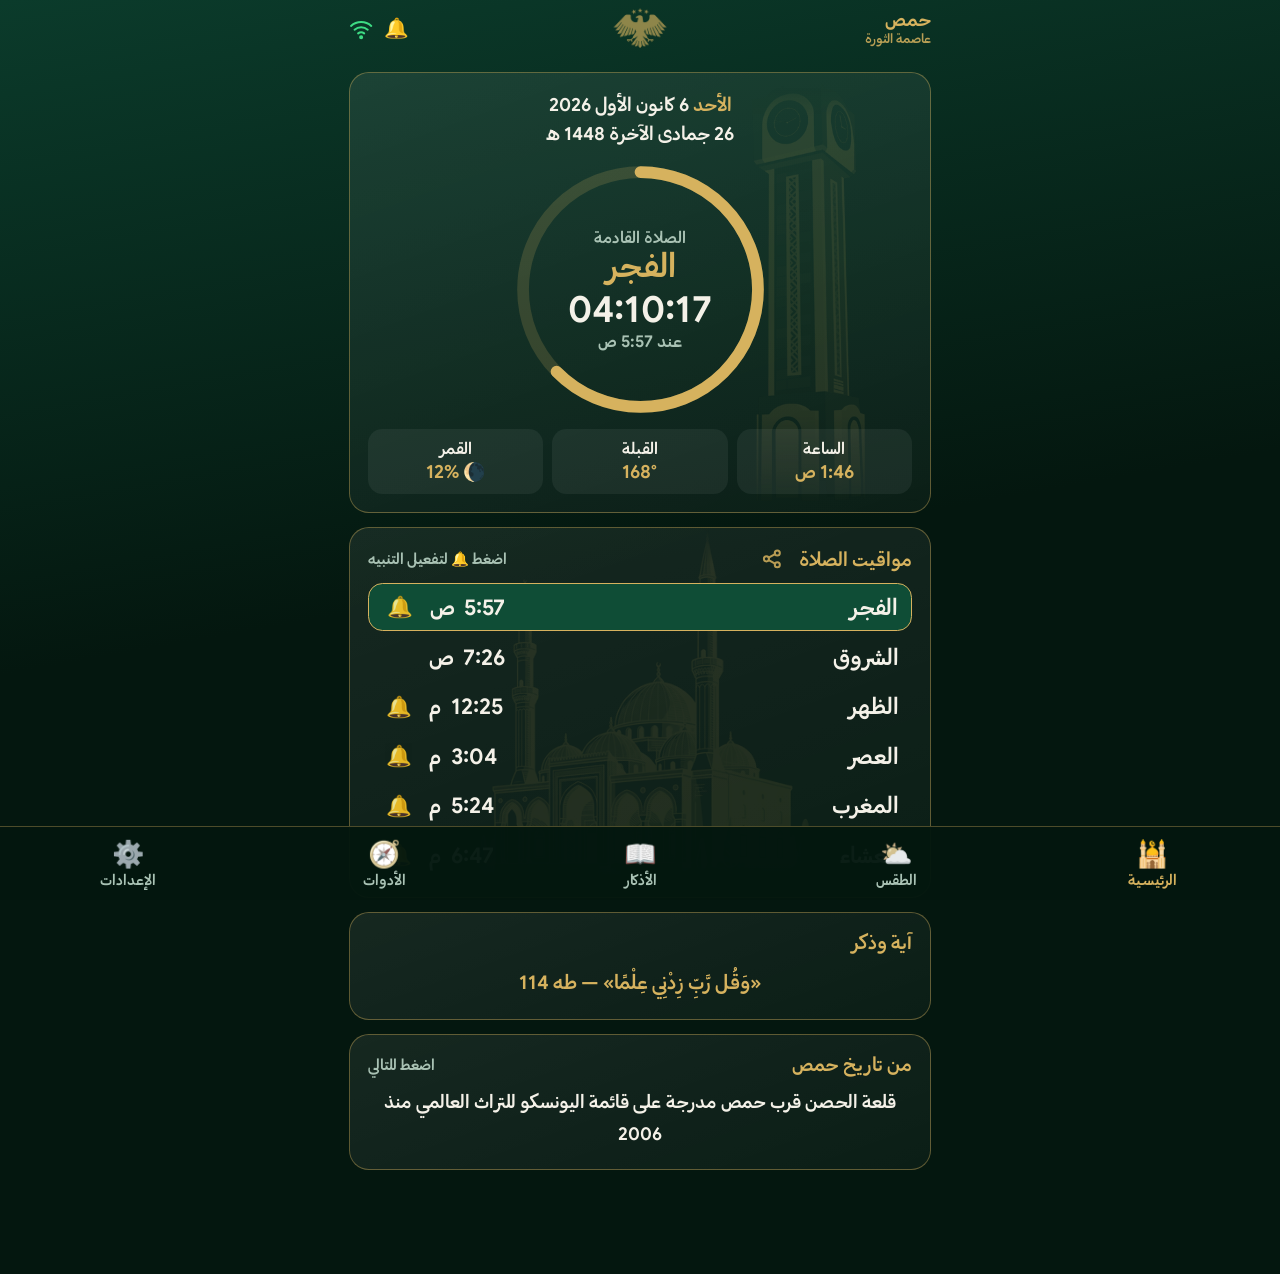
==== commit 702775b8: "Version 3.3.4: APK share card, original update check [skip ci]" ====
--- a/app/src/main/assets/index.html
+++ b/app/src/main/assets/index.html
@@ -343,7 +343,7 @@
 <!-- الإعدادات -->
 <section class="tab" id="t3">
   <div class="top"><h1>الإعدادات</h1><img src="eagle.png" alt="" style="position:absolute;left:50%;top:.45rem;height:2.2rem;transform:translateX(-50%);opacity:.65"></div>
-  <div class="adg" id="stg" style="margin-top:.8rem"><button class="adb" data-tl="c_s1"><b>⏱️</b>تعديل الدقائق<small>ضبط فرق كل صلاة</small></button><button class="adb" data-tl="c_s2"><b>🕌</b>مدة الإقامة<small>بعد الأذان</small></button><button class="adb" data-tl="c_s3"><b>🎨</b>المظهر والخط<small>ليلي / نهاري وحجم الخط</small></button><button class="adb" data-tl="c_s4"><b><svg viewBox="0 0 120 84" width="1.5em" height="1.05em" style="vertical-align:-.3em;direction:ltr" direction="ltr" aria-hidden="true"><defs><linearGradient id="wbgd" x1="0" y1="0" x2="1" y2="1"><stop offset="0" stop-color="#ffffff"/><stop offset="1" stop-color="#f1fbf5"/></linearGradient></defs><rect x="2" y="2" width="116" height="80" rx="12" fill="url(#wbgd)" stroke="#88A46A00" stroke-width="1.6"/><text x="110" y="16" text-anchor="end" font-size="8.5" fill="#4C6B5C">حمص</text><text x="10" y="17" font-size="12.5" font-weight="700" fill="#173A2C">10:36</text><text x="44" y="16.5" font-size="7" fill="#A46A00">ص</text><text x="10" y="25.5" font-size="6.5" fill="#4C6B5C">الخميس 26 تشرين</text><rect x="63" y="30" width="51" height="21" rx="6" fill="#A46A00" fill-opacity="0.06" stroke="#26A46A00" stroke-width="1"/><text x="88.5" y="40" text-anchor="middle" font-size="9.5" font-weight="700" fill="#A46A00">الظهر</text><text x="88.5" y="48.5" text-anchor="middle" font-size="6.5" fill="#173A2C">عند 12:24</text><rect x="6" y="30" width="51" height="21" rx="6" fill="#A46A00" fill-opacity="0.06" stroke="#26A46A00" stroke-width="1"/><text x="31.5" y="38" text-anchor="middle" font-size="6" fill="#4C6B5C">المتبقي للأذان</text><text x="31.5" y="48.5" text-anchor="middle" font-size="9.5" font-weight="700" fill="#A46A00">1:48</text><rect x="94" y="55" width="20" height="15" rx="4" fill="none" stroke="#3D4C6B5C" stroke-width="1"/><text x="104" y="62" text-anchor="middle" font-size="5.5" fill="#4C6B5C">الفجر</text><text x="104" y="68.5" text-anchor="middle" font-size="5.5" font-weight="700" fill="#173A2C">5:35</text><rect x="72" y="55" width="20" height="15" rx="4" fill="#C9EFD9" stroke="#B3A46A00" stroke-width="1"/><text x="82" y="62" text-anchor="middle" font-size="5.5" fill="#A46A00">الظهر</text><text x="82" y="68.5" text-anchor="middle" font-size="5.5" font-weight="700" fill="#A46A00">12:24</text><rect x="50" y="55" width="20" height="15" rx="4" fill="none" stroke="#3D4C6B5C" stroke-width="1"/><text x="60" y="62" text-anchor="middle" font-size="5.5" fill="#4C6B5C">العصر</text><text x="60" y="68.5" text-anchor="middle" font-size="5.5" font-weight="700" fill="#173A2C">3:18</text><rect x="28" y="55" width="20" height="15" rx="4" fill="none" stroke="#3D4C6B5C" stroke-width="1"/><text x="38" y="62" text-anchor="middle" font-size="5.5" fill="#4C6B5C">المغرب</text><text x="38" y="68.5" text-anchor="middle" font-size="5.5" font-weight="700" fill="#173A2C">5:47</text><rect x="6" y="55" width="20" height="15" rx="4" fill="none" stroke="#3D4C6B5C" stroke-width="1"/><text x="16" y="62" text-anchor="middle" font-size="5.5" fill="#4C6B5C">العشاء</text><text x="16" y="68.5" text-anchor="middle" font-size="5.5" font-weight="700" fill="#173A2C">7:07</text><rect x="6" y="73.5" width="108" height="6.5" rx="3" fill="#A46A00" fill-opacity="0.13" stroke="#3AA46A00" stroke-width="0.8"/><text x="60" y="78.5" text-anchor="middle" font-size="4.5" fill="#4C6B5C">سبحان الله وبحمده سبحان الله العظيم</text></svg></b>التطبيق المصغر<small>ليلي / نهاري وحجم خط الودجتين</small></button><button class="adb" data-tl="c_s5"><b>🔔</b>التنبيهات<small>الأذان والتذكيرات والنغمة</small></button><button class="adb" data-tl="c_s6"><b>📍</b>الموقع والحساب<small>المدينة وطريقة الحساب</small></button><button class="adb" data-tl="c_s7"><b>🌙</b>تذكيرات مستحبة<small>صيام التطوع وسنن الجمعة</small></button><button class="adb" data-tl="c_srel"><b>🛡️</b>ضمان وصول الأذان<small>فحص الإشعارات والبطارية</small></button><button class="adb" data-tl="c_sup"><b>🔄</b>تحديث التطبيق<small>التحقق من وجود نسخة جديدة</small></button><button class="adb" id="fbk"><b>💡</b>أرسل لنا اقتراحاً<small>ملاحظاتك تهمنا</small></button></div>
+  <div class="adg" id="stg" style="margin-top:.8rem"><button class="adb" data-tl="c_s1"><b>⏱️</b>تعديل الدقائق<small>ضبط فرق كل صلاة</small></button><button class="adb" data-tl="c_s2"><b>🕌</b>مدة الإقامة<small>بعد الأذان</small></button><button class="adb" data-tl="c_s3"><b>🎨</b>المظهر والخط<small>ليلي / نهاري وحجم الخط</small></button><button class="adb" data-tl="c_s4"><b><svg viewBox="0 0 120 84" width="1.5em" height="1.05em" style="vertical-align:-.3em;direction:ltr" direction="ltr" aria-hidden="true"><defs><linearGradient id="wbgd" x1="0" y1="0" x2="1" y2="1"><stop offset="0" stop-color="#ffffff"/><stop offset="1" stop-color="#f1fbf5"/></linearGradient></defs><rect x="2" y="2" width="116" height="80" rx="12" fill="url(#wbgd)" stroke="#88A46A00" stroke-width="1.6"/><text x="110" y="16" text-anchor="end" font-size="8.5" fill="#4C6B5C">حمص</text><text x="10" y="17" font-size="12.5" font-weight="700" fill="#173A2C">10:36</text><text x="44" y="16.5" font-size="7" fill="#A46A00">ص</text><text x="10" y="25.5" font-size="6.5" fill="#4C6B5C">الخميس 26 تشرين</text><rect x="63" y="30" width="51" height="21" rx="6" fill="#A46A00" fill-opacity="0.06" stroke="#26A46A00" stroke-width="1"/><text x="88.5" y="40" text-anchor="middle" font-size="9.5" font-weight="700" fill="#A46A00">الظهر</text><text x="88.5" y="48.5" text-anchor="middle" font-size="6.5" fill="#173A2C">عند 12:24</text><rect x="6" y="30" width="51" height="21" rx="6" fill="#A46A00" fill-opacity="0.06" stroke="#26A46A00" stroke-width="1"/><text x="31.5" y="38" text-anchor="middle" font-size="6" fill="#4C6B5C">المتبقي للأذان</text><text x="31.5" y="48.5" text-anchor="middle" font-size="9.5" font-weight="700" fill="#A46A00">1:48</text><rect x="94" y="55" width="20" height="15" rx="4" fill="none" stroke="#3D4C6B5C" stroke-width="1"/><text x="104" y="62" text-anchor="middle" font-size="5.5" fill="#4C6B5C">الفجر</text><text x="104" y="68.5" text-anchor="middle" font-size="5.5" font-weight="700" fill="#173A2C">5:35</text><rect x="72" y="55" width="20" height="15" rx="4" fill="#C9EFD9" stroke="#B3A46A00" stroke-width="1"/><text x="82" y="62" text-anchor="middle" font-size="5.5" fill="#A46A00">الظهر</text><text x="82" y="68.5" text-anchor="middle" font-size="5.5" font-weight="700" fill="#A46A00">12:24</text><rect x="50" y="55" width="20" height="15" rx="4" fill="none" stroke="#3D4C6B5C" stroke-width="1"/><text x="60" y="62" text-anchor="middle" font-size="5.5" fill="#4C6B5C">العصر</text><text x="60" y="68.5" text-anchor="middle" font-size="5.5" font-weight="700" fill="#173A2C">3:18</text><rect x="28" y="55" width="20" height="15" rx="4" fill="none" stroke="#3D4C6B5C" stroke-width="1"/><text x="38" y="62" text-anchor="middle" font-size="5.5" fill="#4C6B5C">المغرب</text><text x="38" y="68.5" text-anchor="middle" font-size="5.5" font-weight="700" fill="#173A2C">5:47</text><rect x="6" y="55" width="20" height="15" rx="4" fill="none" stroke="#3D4C6B5C" stroke-width="1"/><text x="16" y="62" text-anchor="middle" font-size="5.5" fill="#4C6B5C">العشاء</text><text x="16" y="68.5" text-anchor="middle" font-size="5.5" font-weight="700" fill="#173A2C">7:07</text><rect x="6" y="73.5" width="108" height="6.5" rx="3" fill="#A46A00" fill-opacity="0.13" stroke="#3AA46A00" stroke-width="0.8"/><text x="60" y="78.5" text-anchor="middle" font-size="4.5" fill="#4C6B5C">سبحان الله وبحمده سبحان الله العظيم</text></svg></b>التطبيق المصغر<small>ليلي / نهاري وحجم خط الودجتين</small></button><button class="adb" data-tl="c_s5"><b>🔔</b>التنبيهات<small>الأذان والتذكيرات والنغمة</small></button><button class="adb" data-tl="c_s6"><b>📍</b>الموقع والحساب<small>المدينة وطريقة الحساب</small></button><button class="adb" data-tl="c_s7"><b>🌙</b>تذكيرات مستحبة<small>صيام التطوع وسنن الجمعة</small></button><button class="adb" data-tl="c_srel"><b>🛡️</b>ضمان وصول الأذان<small>فحص الإشعارات والبطارية</small></button><button class="adb" data-tl="c_sup"><b>🔄</b>التحديث ومشاركة التطبيق<small>التحقق من وجود نسخة جديدة</small></button><button class="adb" id="fbk"><b>💡</b>أرسل لنا اقتراحاً<small>ملاحظاتك تهمنا</small></button></div>
   <div id="sth" style="display:none">
   <div class="card"><div class="h"><span>تعديل الدقائق</span><button class="btn" id="rs" style="padding:.25rem .7rem;font-size:.8rem">إعادة ضبط</button></div>
     <div id="adj"></div>
@@ -403,12 +403,15 @@
     <div class="row"><button class="btn" id="rlt0" style="flex:1">🔔 اختبار فوري</button><button class="btn" id="rlt1" style="flex:1">⏱️ بعد دقيقة</button></div>
     <div class="note" id="rltm">«بعد دقيقة»: اضغطه ثم أغلق التطبيق تماماً (اسحبه من التطبيقات الأخيرة) وأطفئ الشاشة. إن وصلك الإشعار فالأذان سيصلك بإذن الله.</div>
     <div id="rlo"></div></div>
-  <div class="card" id="c_sup"><div class="h"><span>تحديث التطبيق</span></div>
+  <div class="card" id="c_sup"><div class="h"><span>التحديث ومشاركة التطبيق</span></div>
     <div class="kst"><div><b id="upc">—</b><small>النسخة الحالية</small></div></div>
     <div id="upm" class="mut" style="text-align:center;margin:.7rem 0;line-height:1.7">اضغط للتحقق من وجود نسخة جديدة</div>
     <div class="row"><button class="btn" id="upk" style="flex:1">🔄 تحقق من وجود تحديثات</button></div>
     <div class="row" id="upr" style="display:none;margin-top:.5rem"><button class="btn" id="upd" style="flex:1">⬇️ تحميل التحديث</button></div>
-    <div class="note">عند صدور نسخة جديدة يصلك تنبيه مرة واحدة فقط.<br>⚠️ ربما تحتاج تشغيل VPN لتنزيل النسخة الجديدة.</div></div>
+    <div class="note">عند صدور نسخة جديدة يصلك تنبيه مرة واحدة فقط.<br>⚠️ ربما تحتاج تشغيل VPN لتنزيل النسخة الجديدة.</div>
+    <div class="card" id="c_shr" style="margin-top:1rem"><div style="color:var(--gold);font-size:1.02rem;margin-bottom:.6rem">مشاركة التطبيق</div>
+      <div class="row"><button class="btn" id="shapk" style="flex:1">مشاركة ملف التطبيق</button></div>
+      <div class="note" id="shm">يفتح قائمة المشاركة بملف التطبيق (APK) المثبّت عندك، بدون أي بيانات شخصية.</div></div></div>
   </div>
   <div class="note" style="text-align:center;margin-top:1rem">مواقيت الصلاة سوريا · النسخة <span id="appVersion">3.1.2</span><br>من تطوير المهندس عبدالرحمن حوا · مجاني تماماً، ادعوا لي بالتوفيق 🤲🌹 · <span class="lnk" id="sup">الدعم</span><br><span style="font-size:.9em">نص القرآن الكريم: مشروع تنزيل (Tanzil Project) · tanzil.net · ترخيص CC BY 3.0</span></div>
   <div class="note" style="text-align:center;margin-top:.4rem"><span class="lnk" id="mrl">لمزيد من البرامج اضغط هنا</span></div>
@@ -583,15 +586,16 @@
  var vi=Math.floor(Date.now()/12000)%VERSES.length;if(vi!==lastV){lastV=vi;$("vs").textContent=VERSES[vi]+(fri&&nh<T[4]?"\n\n🕌 جمعة مباركة، لا تنسَ سورة الكهف والصلاة على النبي ﷺ":"")}
 }
 /* ---------- الطقس ---------- */
+function wxNum(x){x=+x;return isFinite(x)?Math.round(x):0}
 function wc(c){if(c===0)return["صافٍ","☀️"];if(c<3)return["غائم جزئياً","⛅"];if(c===3)return["غائم","☁️"];if(c<50)return["ضباب","🌫️"];if(c<68)return["مطر","🌧️"];if(c<78)return["ثلوج","❄️"];if(c<83)return["زخات مطر","🌦️"];return["عاصفة رعدية","⛈️"]}
 var wxBusy=0;
 function wxAgo(t){var m=Math.max(1,Math.round((Date.now()-t)/6e4));return m<60?"قبل "+m+" د":m<1440?"قبل "+Math.floor(m/60)+" س":"قبل "+Math.floor(m/1440)+" يوم"}
 function wxRender(j,stale){var c=j.current,d=j.daily,w=wc(c.weather_code);
  $("wtag").textContent=stale?"آخر تحديث "+wxAgo(stale)+" · غير متصل":"الآن في "+cfg.cn;
  $("wi").textContent=w[1];$("wt").textContent=Math.round(c.temperature_2m)+"°";$("wd").textContent=w[0];
- $("wm").innerHTML="الشعور "+Math.round(c.apparent_temperature)+"° · رطوبة "+c.relative_humidity_2m+"%<br>رياح "+Math.round(c.wind_speed_10m)+" كم/س · العظمى "+Math.round(d.temperature_2m_max[0])+"° · الصغرى "+Math.round(d.temperature_2m_min[0])+"°";
+ $("wm").innerHTML="الشعور "+Math.round(c.apparent_temperature)+"° · رطوبة "+wxNum(c.relative_humidity_2m)+"%<br>رياح "+Math.round(c.wind_speed_10m)+" كم/س · العظمى "+Math.round(d.temperature_2m_max[0])+"° · الصغرى "+Math.round(d.temperature_2m_min[0])+"°";
  var s="";for(var i=1;i<d.time.length;i++){var g=wc(d.weather_code[i]),dn=i===1?"غداً":DAY[new Date(d.time[i]+"T12:00:00Z").getUTCDay()],pr=d.precipitation_probability_max[i];
-  s+='<div class="fr"><span style="width:4.5rem">'+dn+'</span><u>'+g[1]+'</u><span class="rn">'+(pr!=null?"💧"+pr+"%":"")+'</span><span class="hl"><b>'+Math.round(d.temperature_2m_max[i])+'°</b><s>'+Math.round(d.temperature_2m_min[i])+'°</s></span></div>'}
+  s+='<div class="fr"><span style="width:4.5rem">'+dn+'</span><u>'+g[1]+'</u><span class="rn">'+(pr!=null?"💧"+wxNum(pr)+"%":"")+'</span><span class="hl"><b>'+Math.round(d.temperature_2m_max[i])+'°</b><s>'+Math.round(d.temperature_2m_min[i])+'°</s></span></div>'}
  $("fc").className="";$("fc").style.textAlign="";$("fc").innerHTML=s}
 function weather(){
  if(wxBusy)return;
@@ -769,7 +773,7 @@
 /* ---------- التنقل ---------- */
 function show(t){[].forEach.call(document.querySelectorAll(".tab"),function(s,i){s.className="tab"+(i===t?" on":"")});[].forEach.call(document.querySelectorAll("nav button"),function(b,i){b.className=i===t?"on":""});window.scrollTo(0,0);cur=t}
 var cur=0;document.querySelector("nav").onclick=function(e){var b=e.target.closest("button");if(b)show(+b.dataset.t)};
-var TLN={c_im:"إمساكية رمضان",c_s1:"تعديل الدقائق",c_s2:"مدة الإقامة",c_s3:"المظهر والخط",c_s4:"التطبيق المصغر",c_s5:"التنبيهات",c_s6:"الموقع وطريقة الحساب",c_s7:"تذكيرات مستحبة",c_srel:"ضمان وصول الأذان",c_sup:"تحديث التطبيق",c_qb:"البوصلة والميزان",c_ts:"المسبحة",c_dt:"الذهاب إلى تاريخ",c_ev:"المناسبات القادمة",c_bk:"كتب اسلامية",c_hc:"التقويم الهجري",c_kh:"ختمة القرآن",c_as:"أسماء الله الحسنى",c_qd:"قضاء الفوائت",c_hj:"الحج والعمرة",c_tj:"تعلّم التجويد",c_sq:"قضاء الصيام"},tlOpen=null;
+var TLN={c_im:"إمساكية رمضان",c_s1:"تعديل الدقائق",c_s2:"مدة الإقامة",c_s3:"المظهر والخط",c_s4:"التطبيق المصغر",c_s5:"التنبيهات",c_s6:"الموقع وطريقة الحساب",c_s7:"تذكيرات مستحبة",c_srel:"ضمان وصول الأذان",c_sup:"التحديث ومشاركة التطبيق",c_qb:"البوصلة والميزان",c_ts:"المسبحة",c_dt:"الذهاب إلى تاريخ",c_ev:"المناسبات القادمة",c_bk:"كتب اسلامية",c_hc:"التقويم الهجري",c_kh:"ختمة القرآن",c_as:"أسماء الله الحسنى",c_qd:"قضاء الفوائت",c_hj:"الحج والعمرة",c_tj:"تعلّم التجويد",c_sq:"قضاء الصيام"},tlOpen=null;
 (function(){var ids=["c_qb","c_ts","c_dt","c_ev"];[].slice.call($("tlh").children).forEach(function(c,i){if(ids[i])c.id=ids[i]})})();
 (function(){["c_s1","c_s2","c_s3","c_s4","c_s5","c_s6","c_s7"].forEach(function(id,i){var c=$("sth").children[i];if(c)c.id=id})})();
 function tlShow(id){var c=$(id);if(!c)return;tlOpen=id;setTimeout(cpSync,0);$("tlt").textContent=TLN[id];$("tlb").innerHTML="";
@@ -792,6 +796,7 @@
   else tx="تعذّر الاتصال — تحقق من الإنترنت وحاول لاحقاً";
   m.textContent=tx;return}
  if(r.newer){updUrl=r.url||"";var e=function(x){return String(x).replace(/&/g,"&amp;").replace(/</g,"&lt;")};m.innerHTML="🎉 نسخة جديدة متوفرة: <b style=\"color:var(--gold)\">"+e(r.vn||r.vc)+"</b>"+(r.notes?"<br><small>"+e(r.notes)+"</small>":"");$("upr").style.display=updUrl?"flex":"none"}else m.textContent="✓ أنت على آخر نسخة"};
+$("shapk").onclick=function(){try{var r=window.App&&App.shareApk?App.shareApk():"na";if(r!=="ok")$("shm").textContent="تعذّرت المشاركة على هذا الجهاز."}catch(e){$("shm").textContent="تعذّرت المشاركة على هذا الجهاز."}};
 $("upd").onclick=function(){try{if(updUrl&&window.App&&App.openUpdate)App.openUpdate(updUrl)}catch(e){}};
 $("tlx").onclick=tlClose;$("stg").onclick=$("tlg").onclick;
 /* ---------- التقويم الهجري ---------- */
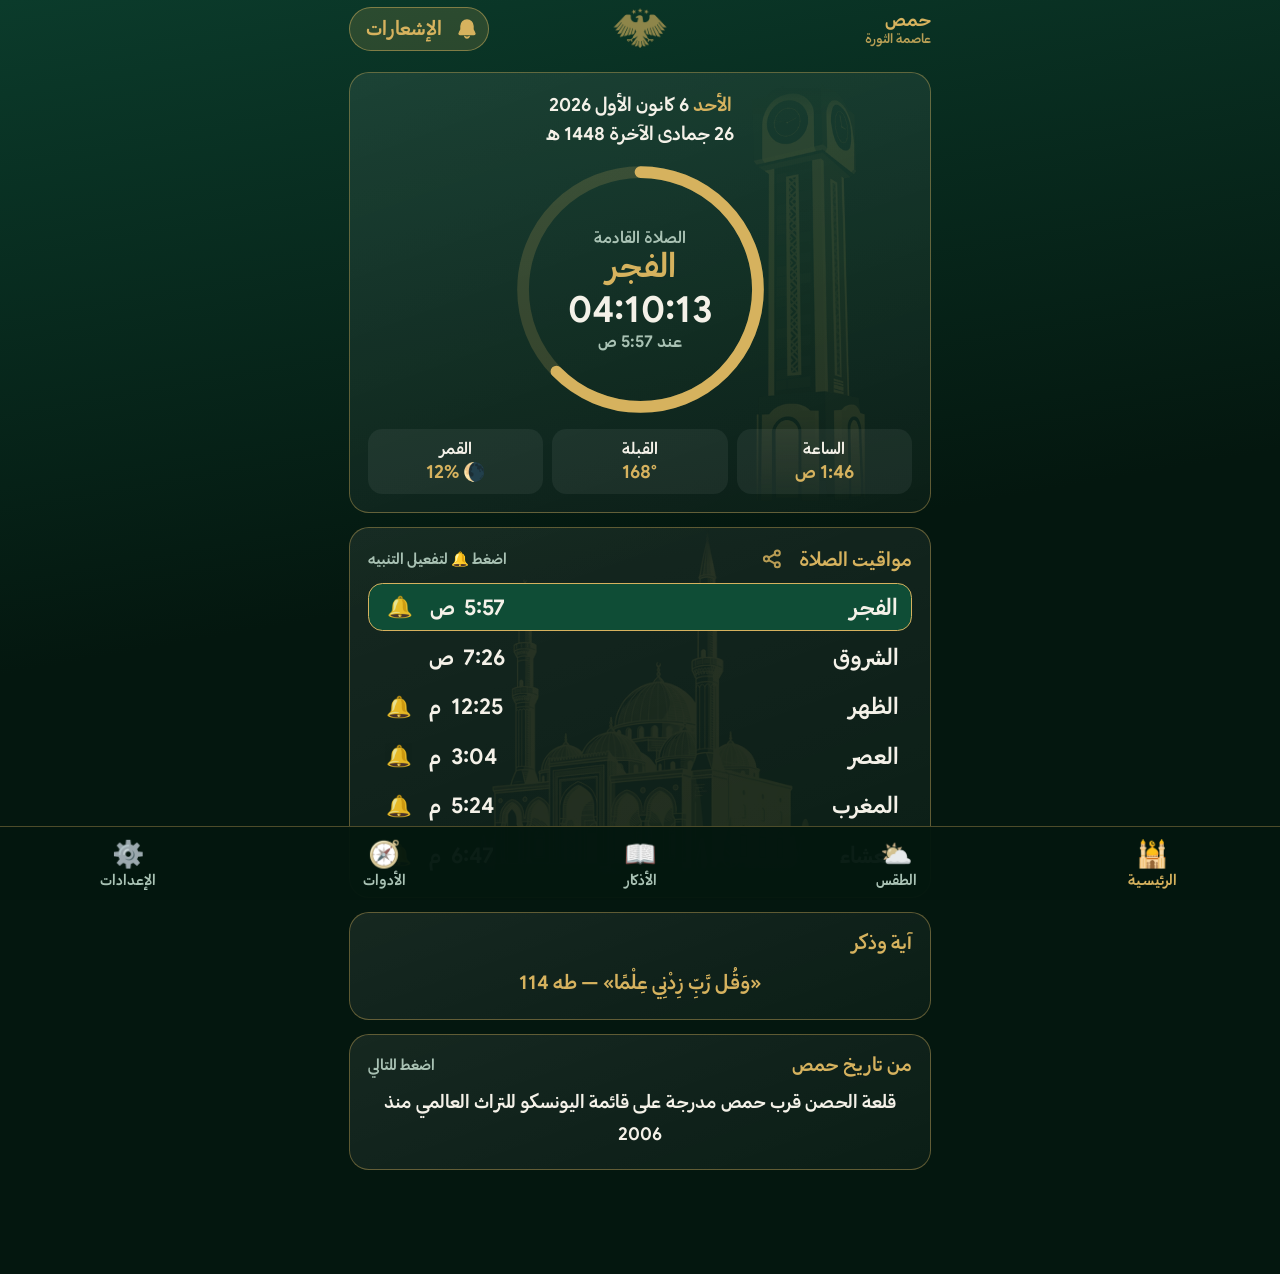
==== commit 207e8bb2: "Version 3.4.0: khatma daily bar and WebView hardening [skip ci]" ====
--- a/app/src/main/assets/index.html
+++ b/app/src/main/assets/index.html
@@ -233,6 +233,18 @@
 .rmkh .rmbar{height:.65rem;margin:.35rem 0 .25rem;overflow:visible}.rmkh .rmbar u{position:absolute;top:-.2rem;bottom:-.2rem;width:2px;background:#fff;opacity:.85}
 .rmkt{display:flex;justify-content:space-between;font-size:.92rem;margin-top:.7rem;color:var(--gold)}.rmkh small{color:var(--mut);font-size:.78rem}
 .imt{width:100%;border-collapse:collapse;text-align:center;font-size:.78rem;table-layout:auto}.imt td{white-space:nowrap}.imt th{color:var(--mut);font-weight:400;font-size:.7rem;padding:.3rem 0}.imt td{padding:.38rem 0;border-top:1px solid rgba(var(--gr),.15)}.imt tr.t td{background:rgba(var(--gr),.3);color:var(--gold);font-weight:700}.imt td:first-child{color:var(--gold)}
+#bell{display:inline-flex;cursor:pointer;-webkit-tap-highlight-color:transparent}
+#bp{display:inline-flex;align-items:center;direction:rtl;height:44px;border-radius:22px;overflow:hidden;box-sizing:border-box;background:rgba(214,178,94,.16);border:1px solid rgba(214,178,94,.5);color:#d6b25e;font-weight:700;font-size:1.05rem;white-space:nowrap}
+#bi{flex:none;width:42px;height:42px;display:flex;align-items:center;justify-content:center}
+#bt{padding:0 4px 0 16px;opacity:1}
+#bp.go{transition:width .7s cubic-bezier(.65,0,.35,1)}
+#bp.go #bt{opacity:0;transition:opacity .45s ease}
+@media (prefers-reduced-motion:reduce){#bp.go,#bp.go #bt{transition:none}}
+#bi{position:relative}
+#bell.off #bi svg{opacity:.5}
+#bell.off #bi:after{content:"";position:absolute;left:8px;right:8px;top:50%;height:2px;background:#d6b25e;transform:rotate(-45deg);border-radius:1px}
+@media (max-width:350px){#bp{font-size:.8rem;height:40px;border-radius:20px}#bi{width:38px;height:38px}#bt{padding:0 2px 0 6px}}
+@media (max-width:330px){#bp{font-size:.7rem;height:36px;border-radius:18px}#bi{width:34px;height:34px}#bt{padding:0 2px 0 4px}}
 </style>
 <link rel="stylesheet" href="quran/reader.css">
 </head>
@@ -241,7 +253,7 @@
 
 <!-- الرئيسية -->
 <section class="tab on" id="t0">
-  <div class="top"><h1 id="cty"><span>حمص</span><small>عاصمة الثورة</small></h1><img id="eg" src="eagle.png" alt=""><div class="ic"><span id="bell">🔔</span><svg id="nw" viewBox="0 0 24 24"><path d="M2 8.8a15 15 0 0 1 20 0"/><path d="M5.5 12.5a10 10 0 0 1 13 0"/><path d="M9 16.2a5 5 0 0 1 6 0"/><circle cx="12" cy="20" r="1" fill="currentColor"/><line id="sl" x1="3" y1="3" x2="21" y2="21"/></svg></div></div>
+  <div class="top"><h1 id="cty"><span>حمص</span><small>عاصمة الثورة</small></h1><img id="eg" src="eagle.png" alt=""><div class="ic"><span id="bell" role="button" aria-label="الإشعارات"><span id="bp"><span id="bi"><svg width="24" height="24" viewBox="0 0 24 24" fill="#d6b25e" stroke="#d6b25e" stroke-width="1.4" stroke-linecap="round" stroke-linejoin="round"><path d="M12 3a6 6 0 0 0-6 6v3.5L4.2 16a1 1 0 0 0 .9 1.5h13.8a1 1 0 0 0 .9-1.5L18 12.5V9a6 6 0 0 0-6-6z"/><path d="M9.8 19.5a2.4 2.4 0 0 0 4.4 0"/></svg></span><span id="bt">الإشعارات</span></span></span></div></div>
   <div class="card" id="rlb" style="display:none;cursor:pointer;border-color:#e0a030;background:rgba(224,160,48,.12)"><div class="h"><span>⚠️ قد لا يصلك الأذان في وقته</span><small id="rlx" style="font-size:1.2rem">✕</small></div><div class="note" id="rlbt" style="margin:0">اضغط لفحص الإعدادات وإصلاحها بخطوات بسيطة</div></div>
   <div class="card bt">
     <div class="dt" id="dates"></div>
@@ -716,7 +728,7 @@
 $("mt").innerHTML=METHODS.map(function(m,i){return'<option value="'+i+'">'+m[0]+'</option>'}).join("");
 function syncSet(){$("fxc").style.display=cfg.cn==="حمص"?"":"none";var m=METHODS[cfg.mt];$("mtd").textContent="الفجر "+m[1]+"° · "+(m[3]?"العشاء بعد المغرب بـ"+m[3]+" د":"العشاء "+m[2]+"°");$("city").value=cfg.city;$("mt").value=cfg.mt;$("en").value=cfg.en?(cfg.snd?2:1):0;$("pre").value=cfg.pre?(cfg.pres?2:1):0;$("iqr").value=cfg.iqr?(cfg.iqs?2:1):0;$("rm").checked=!!cfg.rm;$("rd").checked=!!cfg.rd;$("rwx").checked=cfg.rwx!==0;$("rmz").checked=cfg.rmz!==0;$("slt").checked=!!cfg.slt;sltChk();$("rln").checked=!!cfg.rl;lbDraw();$("tnm").textContent=cfg.tone==="silent"?"صامت":(cfg.tone?(cfg.toneName||"نغمة مخصصة"):"الافتراضية");$("re").checked=!!cfg.re;$("ln").checked=!!cfg.ln;["rfs","rf1","rf2","rf3","rf4","rfk","rfg"].forEach(function(k){$(k).checked=!!cfg[k]});rfUI();
  [].forEach.call($("asr").children,function(b){b.className=(+b.dataset.v===cfg.asr)?"on":""});
- var sl=SLOG[cfg.city]||"",tg=sl.indexOf(cfg.cn)===0?sl.slice(cfg.cn.length).replace(/^[\s,،]+/,""):"";$("cty").innerHTML="";var cs=document.createElement("span");cs.textContent=cfg.cn;$("cty").appendChild(cs);if(tg){var sm=document.createElement("small");sm.textContent=tg;$("cty").appendChild(sm)};$("bell").textContent=cfg.en?"🔔":"🔕"}
+ var sl=SLOG[cfg.city]||"",tg=sl.indexOf(cfg.cn)===0?sl.slice(cfg.cn.length).replace(/^[\s,،]+/,""):"";$("cty").innerHTML="";var cs=document.createElement("span");cs.textContent=cfg.cn;$("cty").appendChild(cs);if(tg){var sm=document.createElement("small");sm.textContent=tg;$("cty").appendChild(sm)};$("bell").className=cfg.en?"":"off"}
 $("city").onchange=function(){cfg.city=+this.value;saveCfg();syncSet();tick.d="";tick();weather()};
 $("mt").onchange=function(){cfg.mt=+this.value;saveCfg();syncSet();lastKey="";tick()};
 $("en").onchange=function(){var v=+this.value;cfg.en=v?1:0;if(v)cfg.snd=v===2?1:0;saveCfg();syncSet()};
@@ -852,7 +864,7 @@
  $("rmk").innerHTML=o;
  if($("rmkn"))$("rmkn").onclick=function(){KHS.list.push({name:"ختمة رمضان",start:nowU(),days:Math.max(1,(rmS.e-nowU())/864e5),pages:0});KHS.sel=KHS.list.length-1;khSave();rmK=""};
  if($("rmkr"))$("rmkr").onclick=function(){khRead(kh)};
- if($("rmk5"))$("rmk5").onclick=function(){kh.pages=Math.min(KP,(kh.pages||0)+5);khSave();rmK=""}}
+ if($("rmk5"))$("rmk5").onclick=function(){khRoll(kh);kh.pages=Math.min(KP,(kh.pages||0)+5);khSave();rmK=""}}
 $("rmim").onclick=function(){imDraw();tlShow("c_im")};
 var imRows=[];function ar2(n){return String(n).replace(/\d/g,function(d){return"٠١٢٣٤٥٦٧٨٩"[d]})}
 function imShare(){imDraw();if(window.ShareCard&&imRows.length){var h=hj(new Date(rmS.s));ShareCard.imsak({city:cfg.cn,year:h?ar2(h.year)+" هـ":"",rows:imRows})}}
@@ -870,7 +882,17 @@
 function khFin(p){var n=0;while(n<30&&KE[n]<=p)n++;return n}
 var KHS=ls("khm2"),khAdd=0,khD=30;
 if(!KHS){KHS={list:[],sel:0,done:0};var oldk=ls("khm");if(oldk){KHS.done=oldk.done||0;if(oldk.on)KHS.list.push({name:"ختمتي",start:oldk.start,days:oldk.days,pages:oldk.pages})}}
-function khSave(){ls("khm2",KHS)}
+function khDay(){return Math.floor(nowU()/864e5)}
+function khId(kh){if(!kh.id)kh.id="k"+Date.now().toString(36)+Math.floor(Math.random()*1e5).toString(36);return kh.id}
+/* الورد اليومي الثابت = 604 ÷ عدد الأيام (للأعلى)، لا يتغيّر بالقراءة ولا بين الأيام */
+function khGoal(kh){return Math.max(1,Math.min(KP,Math.ceil(KP/Math.max(1,Math.round(kh.days||30)))))}
+/* قبل أي تغيير في الصفحات: إن تغيّر اليوم نُثبّت صفحات بداية اليوم الجديد (لكل ختمة على حدة) */
+function khRoll(kh){khId(kh);var t=khDay();if(kh.dd!==t){kh.dd=t;kh.db=kh.pages||0}}
+function khToday(kh){return kh.dd===khDay()?Math.max(0,(kh.pages||0)-(kh.db||0)):0}
+function khSync(){var L=KHS.list,k=L[KHS.sel>=L.length?0:KHS.sel],w=0;L.forEach(khId);
+ if(k)w={i:khId(k),n:k.name,s:k.start,d:k.days,p:k.pages||0,dd:k.dd===undefined?-1:k.dd,db:k.db||0};
+ if(JSON.stringify(cfg.kw||0)!==JSON.stringify(w)){if(w)cfg.kw=w;else delete cfg.kw;saveCfg(1)}}
+function khSave(){ls("khm2",KHS);try{khSync()}catch(e){}}
 function khDraw(){var b=$("khb"),o="",L=KHS.list;if(KHS.sel>=L.length)KHS.sel=0;
  o+='<div class="row" style="margin:0 0 .6rem">'+L.map(function(k,i){return'<button class="chp'+(i===KHS.sel&&!khAdd?' on':'')+'" data-ks="'+i+'">'+k.name.replace(/</g,"&lt;")+'</button>'}).join("")+'<button class="chp'+(khAdd?' on':'')+'" id="khnew">＋ ختمة جديدة</button></div>';
  if(khAdd||!L.length){
@@ -880,15 +902,15 @@
   $("khgo").onclick=function(){var nm=$("khnm").value.replace(/\s+/g," ").trim()||"ختمة "+(L.length+1);L.push({name:nm,start:nowU(),days:khD,pages:0});KHS.sel=L.length-1;khAdd=0;khSave();khDraw()};
   if($("khcn"))$("khcn").onclick=function(){khAdd=0;khDraw()};
   $("khnew")&&($("khnew").onclick=function(){});bindKs(b);return}
- var kh=L[KHS.sel],el=Math.floor((nowU()-kh.start)/864e5),left=Math.max(1,kh.days-el),rem=KP-kh.pages,wird=Math.ceil(rem/left),pct=Math.round(kh.pages/KP*1000)/10,juz=Math.min(30,khFin(kh.pages)+1),late=el>=kh.days&&rem>0;
+ var kh=L[KHS.sel],el=Math.floor((nowU()-kh.start)/864e5),left=Math.max(1,kh.days-el),rem=KP-kh.pages,wird=Math.min(rem,khGoal(kh)),pct=Math.round(kh.pages/KP*1000)/10,juz=Math.min(30,khFin(kh.pages)+1),late=el>=kh.days&&rem>0;
  o+='<div style="text-align:center;color:var(--gold);font-weight:700;margin-bottom:.2rem">'+kh.name.replace(/</g,"&lt;")+'</div><div class="kst"><div><b>'+kh.pages+'</b><small>صفحة مقروءة</small></div><div><b>'+rem+'</b><small>صفحة متبقية</small></div><div><b>'+(kh.pages>=KP?30:juz)+'</b><small>الجزء الحالي</small></div></div><div class="khp"><i style="width:'+pct+'%"></i></div><div class="mut" style="text-align:center;font-size:.85rem">'+pct+'% · اليوم '+(el+1)+' من '+kh.days+(KHS.done?' · ختمات مكتملة: '+KHS.done:'')+'</div>';
- if(rem>0)o+='<div style="text-align:center;margin:.7rem 0;color:var(--gold);font-size:1.05rem">'+(late?"تجاوزت المدة المحددة؛ ":"")+'وردك اليومي: <b>'+wird+'</b> صفحة ≈ '+(Math.round(wird/20*10)/10)+' جزء</div>';
+ if(rem>0)o+='<div style="text-align:center;margin:.7rem 0;color:var(--gold);font-size:1.05rem">'+(late?"تجاوزت المدة المحددة؛ ":"")+'وردك اليومي: <b>'+wird+'</b> صفحة ≈ '+(Math.round(wird/20*10)/10)+' جزء</div><div class="mut" style="text-align:center;font-size:.85rem;margin-top:-.4rem">'+(khToday(kh)>=khGoal(kh)?"أتممت ورد اليوم ✓"+(khToday(kh)>khGoal(kh)?" (قرأت اليوم "+khToday(kh)+")":""):"قرأت اليوم "+khToday(kh)+" من "+khGoal(kh)+" صفحة")+'</div>';
  else o+='<div style="text-align:center;margin:.7rem 0;color:var(--gold);font-size:1.1rem">🎉 ما شاء الله، أتممت الختمة! تقبّل الله منك</div>';
  if(rem>0)o+='<div class="row" style="margin:.2rem 0 .6rem"><button class="btn" id="khrd" style="flex:1">📖 ابدأ القراءة الآن</button></div>';
  o+='<div class="row">'+(rem>0?'<button class="btn" id="kh1">+1 صفحة</button><button class="btn" id="kh5">+5</button><button class="btn" id="khj">'+(kh.pages===0||KE.indexOf(kh.pages)>=0?"+ جزء":"+ أتممت الجزء")+'</button><button class="btn" id="khw">قرأت وردي</button>':'<button class="btn" id="khfin">إنهاء الختمة</button>')+'</div><div class="row" style="margin-top:.4rem"><button class="btn" id="khm1">−1 صفحة</button><button class="btn" id="khx">حذف الختمة</button></div>';
- b.innerHTML=o;bindKs(b);var add=function(n){kh.pages=Math.max(0,Math.min(KP,kh.pages+n));khSave();khDraw()};
+ b.innerHTML=o;bindKs(b);var add=function(n){khRoll(kh);kh.pages=Math.max(0,Math.min(KP,kh.pages+n));khSave();khDraw()};
  if($("khrd"))$("khrd").onclick=function(){khRead(kh)};
- if($("kh1")){$("kh1").onclick=function(){add(1)};$("kh5").onclick=function(){add(5)};$("khj").onclick=function(){var f=khFin(kh.pages);if(f<30)add(KE[f]-kh.pages)};$("khw").onclick=function(){add(wird)}}
+ if($("kh1")){$("kh1").onclick=function(){add(1)};$("kh5").onclick=function(){add(5)};$("khj").onclick=function(){var f=khFin(kh.pages);if(f<30)add(KE[f]-kh.pages)};$("khw").onclick=function(){khRoll(kh);add(Math.max(0,Math.min(rem,khGoal(kh)-khToday(kh))))}}
  $("khm1").onclick=function(){add(-1)};
  if($("khfin"))$("khfin").onclick=function(){KHS.done++;L.splice(KHS.sel,1);KHS.sel=0;khSave();khDraw()};
  var x=$("khx"),arm=0;x.onclick=function(){if(!arm){arm=1;x.textContent="اضغط للتأكيد";setTimeout(function(){arm=0;x.textContent="حذف الختمة"},3000);return}L.splice(KHS.sel,1);KHS.sel=0;khSave();khDraw()}}
@@ -904,12 +926,12 @@
  if(window.QR){QR.open({page:pn,khatma:"ختمة «"+kh.name+"» — اقرأ ثم اضغط «انتهيت هنا»",onClose:function(p){kqShow(0,false,"");var i=$("kqp");if(i){i.value=p;i.oninput()}}});return}
  try{if(window.App&&App.openQuran)App.openQuran(u);else if(window.App&&App.openWeb)App.openWeb(u);else alert("افتح التطبيق بآخر نسخة لتفعيل القراءة")}catch(e){}}
 window.quranDone=function(){if(!kq)return;kqShow(0,false,"")};
-function kqShow(pg,ex,hash){var L=KHS.list,kh=L[kq.i];if(!kh)return;var d=$("kqd");if(!d){d=document.createElement("div");d.id="kqd";d.style.cssText="position:fixed;top:0;left:0;right:0;bottom:0;z-index:70;background:rgba(0,0,0,.72);display:flex;align-items:center;justify-content:center;padding:1rem";document.body.appendChild(d)}
+function kqShow(pg,ex,hash){var L=KHS.list,kh=L[kq.i];if(!kh)return;var d=$("kqd");if(!d){d=document.createElement("div");d.id="kqd";d.style.cssText="position:fixed;top:0;left:0;right:0;bottom:0;z-index:70;background:rgba(0,0,0,.86);display:flex;align-items:center;justify-content:center;padding:.8rem";document.body.appendChild(d)}
  var st=kq.st;
  d.innerHTML='<div class="card" style="max-width:22rem;width:100%;text-align:center"><div style="color:var(--gold);font-weight:700;font-size:1.1rem;margin-bottom:.4rem">📖 انتهت قراءتك</div><div class="mut" style="font-size:.85rem" id="kqn">اكتب رقم الصفحة التي وصلت إليها</div><div style="margin:.7rem 0">أنا الآن في الصفحة <input class="tin" id="kqp" type="number" min="1" max="604" value="" style="width:5.5rem;display:inline-block;text-align:center"></div><div id="kqm" style="color:var(--gold);margin-bottom:.7rem"></div><div class="row"><button class="btn" id="kqok">إضافة للختمة</button><button class="btn" id="kqno">تجاهل</button></div></div>';
  var inp=$("kqp"),upd=function(){var p=Math.max(0,Math.min(604,+inp.value||0)),k=p>0?p-1-st:0;$("kqm").textContent=k>0?"ستُضاف "+k+" صفحة (المقروء: "+(p-1)+") إلى «"+kh.name.replace(/</g,"&lt;")+"»":"لا صفحات جديدة للإضافة"};inp.oninput=upd;upd();
  $("kqno").onclick=function(){d.remove();kq=null};
- $("kqok").onclick=function(){var p=Math.max(0,Math.min(604,+inp.value||0)),k=p>0?p-1-st:0;if(!(k>0)){d.remove();kq=null;return}kh.pages=Math.min(KP,kh.pages+k);khSave();d.remove();kq=null;khDraw()}}
+ $("kqok").onclick=function(){var p=Math.max(0,Math.min(604,+inp.value||0)),k=p>0?p-1-st:0;if(!(k>0)){d.remove();kq=null;return}khRoll(kh);kh.pages=Math.min(KP,kh.pages+k);khSave();d.remove();kq=null;khDraw()}}
 /* ---------- قضاء الفوائت ---------- */
 var qd=ls("qd")||{f:0,z:0,a:0,m:0,i:0},QN=[["f","الفجر"],["z","الظهر"],["a","العصر"],["m","المغرب"],["i","العشاء"]];
 function qdDraw(){var tot=0,o="";QN.forEach(function(q){tot+=qd[q[0]]||0;o+='<div class="qdr"><span>'+q[1]+'</span><button data-q="'+q[0]+',-1">✓ قضيت</button><b>'+(qd[q[0]]||0)+'</b><button data-q="'+q[0]+',1">+</button></div>'});
@@ -1017,7 +1039,7 @@
   b=e.target.closest("[data-ck]");if(b){var k3=b.dataset.ck,ix=sq.days.indexOf(k3);if(ix>=0)sq.days.splice(ix,1);else sq.days.push(k3);sqSync();sqDraw()}};
  var zb=$("sqz"),arm=0;zb.onclick=function(){if(!arm){arm=1;zb.textContent="اضغط للتأكيد";setTimeout(function(){arm=0;zb.textContent="تصفير"},3000);return}sq={n:0,done:0,mode:sq.mode,fri:sq.fri,days:[]};sqSync();sqDraw()}}
 $("qdb").onclick=function(e){var b=e.target.closest("[data-q]");if(!b)return;var a=b.dataset.q.split(","),k=a[0];qd[k]=Math.max(0,(qd[k]||0)+ +a[1]);ls("qd",qd);qdDraw()};
-window.goBack=function(){if(window.ShareCard&&ShareCard.isOpen()){ShareCard.close();return true}if(window.QR&&QR.back())return true;if(window.selReset())return true;if($("tl").className==="on"&&tlOpen==="c_tj"&&lcSt.tjb!=null){lcStopEx();lcSt.tjb=null;lcDraw("tjb");return true}if($("tl").className==="on"){tlClose();return true}if($("adk").className==="on"){$("adk").className="";adClean();return true}if($("spm").className==="on"){$("spm").className="";return true}if(cur!==0){show(0);return true}return false};
+window.goBack=function(){var nd=$("nld");if(nd){nd.remove();return true}if(window.ShareCard&&ShareCard.isOpen()){ShareCard.close();return true}if(window.QR&&QR.back())return true;if(window.selReset())return true;if($("tl").className==="on"&&tlOpen==="c_tj"&&lcSt.tjb!=null){lcStopEx();lcSt.tjb=null;lcDraw("tjb");return true}if($("tl").className==="on"){tlClose();return true}if($("adk").className==="on"){$("adk").className="";adClean();return true}if($("spm").className==="on"){$("spm").className="";return true}if(cur!==0){show(0);return true}return false};
 /* ---------- الأذكار ---------- */
 var AD=window.ADHKAR||[],CATS=window.ADHKAR_CATS||[],adm="m",adL=[],adO={d:""};
 AD.forEach(function(x,i){x.i=i});
@@ -1058,7 +1080,7 @@
 $("adi").onclick=function(e){var b=e.target.closest(".ac");if(!b)return;var x=adL.filter(function(y){return y.i===+b.dataset.i})[0];if(!x)return;var l=adLeft(x);if(l<=0)return;l--;(adO[adm]=adO[adm]||{})[x.i]=l;adO[adm].ts=Date.now();ls("adk",adO);
  var c=$("ad"+x.i);b.innerHTML=adBtn(x);if(l<=0){c.className="card ad done";vib(30)}adProg()};
 /* فتح قسم معيّن من الأذكار (من الودجت أو الإشعارات): m, e, sleep, salah … أو tab لتبويب الأذكار فقط */
-window.openAdhkar=function(k){if(k==="kahf"){if(tlOpen!==null)tlClose();$("adk").className="";adClean();show(3);if(window.QR)QR.open({sura:18});return}if(k==="sq"){if(tlOpen!==null)tlClose();sqDraw();tlShow("c_sq");return}show(2);$("adk").className="";adClean();if(k&&k!=="tab")adOpen(k)};
+window.openAdhkar=function(k){if(k==="kahf"){if(tlOpen!==null)tlClose();$("adk").className="";adClean();show(3);if(window.QR)QR.open({sura:18});return}if(k==="kh"){if(tlOpen!==null)tlClose();khDraw();tlShow("c_kh");var _k=KHS.list[KHS.sel];if(_k&&(_k.pages||0)<KP)khRead(_k);return}if(k==="sq"){if(tlOpen!==null)tlClose();sqDraw();tlShow("c_sq");return}show(2);$("adk").className="";adClean();if(k&&k!=="tab")adOpen(k)};
 $("sup").onclick=function(){$("spm").className="on"};
 $("mrl").onclick=function(){var u="https://drive.google.com/drive/folders/1guT6C4OD5waAmNoqhW-IxUcvZhby55aS?usp=drive_link";try{if(window.App&&App.openOut){App.openOut(u);return}}catch(e){}try{if(window.App&&App.openWeb){App.openWeb(u);return}}catch(e){}try{window.open(u)}catch(e){}};
 $("fbk").onclick=function(){var b=this,r="";try{r=window.App&&App.sendFeedback?App.sendFeedback():"web"}catch(e){r="web"}
@@ -1066,9 +1088,31 @@
  if(r!=="ok"){var sm=b.querySelector("small"),o=sm.textContent;sm.textContent="الميزة غير مفعّلة بعد";setTimeout(function(){sm.textContent=o},2500)}};
 $("spx").onclick=function(){$("spm").className=""};
 $("spm").onclick=function(e){if(e.target===this)this.className=""};
-function net(){$("nw").setAttribute("class",navigator.onLine?"":"off")}
+function net(){}
 window.addEventListener("online",function(){net();weather()});window.addEventListener("offline",net);net();
 adLoad();ls("adk",adO);try{cfg.sqd=sqRem();nfSync()}catch(e){}saveCfg(true);syncSet();tick();setInterval(function(){if(!document.hidden)tick()},1000);document.addEventListener("visibilitychange",function(){if(!document.hidden)tick()});weather();var wxT=Date.now();function wxMaybe(){if(!document.hidden&&Date.now()-wxT>=18e5){wxT=Date.now();weather()}}setInterval(wxMaybe,6e4);document.addEventListener("visibilitychange",wxMaybe);
+
+
+/* ---------- سجل آخر 10 إشعارات للتطبيق (من وقت التحديث فقط) ---------- */
+function nlOpen(){var a=[];try{a=JSON.parse(window.App&&App.nlog?App.nlog():"[]")||[]}catch(e){a=[]}
+ var d=$("nld");if(!d){d=document.createElement("div");d.id="nld";d.style.cssText="position:fixed;top:0;left:0;right:0;bottom:0;z-index:70;background:rgba(0,0,0,.86);display:flex;align-items:center;justify-content:center;padding:.8rem";document.body.appendChild(d)}
+ var td=nowU(),h="";
+ for(var i=0;i<a.length&&i<10;i++){var x=a[i],t=new Date((+x.t||0)+TZ*36e5),dd=Date.UTC(t.getUTCFullYear(),t.getUTCMonth(),t.getUTCDate()),
+  w=dd===td?"اليوم":(dd===td-864e5?"أمس":t.getUTCDate()+"/"+(t.getUTCMonth()+1)),hm=("0"+t.getUTCHours()).slice(-2)+":"+("0"+t.getUTCMinutes()).slice(-2);
+  h+='<div style="margin-top:.5rem;padding:.6rem .8rem;background:rgba(var(--gr),.1);border:1px solid rgba(var(--gr),.3);border-radius:.8rem"><div style="display:flex;justify-content:space-between;gap:.5rem"><b style="color:var(--gold)">'+String(x.a||"").replace(/</g,"&lt;")+'</b><span class="mut" style="font-size:.75rem;white-space:nowrap">'+w+" "+hm+'</span></div><div style="font-size:.88rem;margin-top:.2rem">'+String(x.b||"").replace(/</g,"&lt;")+'</div></div>'}
+ if(!a.length)h='<div class="note" style="text-align:center;margin-top:.8rem">لا توجد إشعارات مسجّلة بعد. يبدأ التسجيل من هذا التحديث.</div>';
+ d.innerHTML='<div style="max-width:24rem;width:100%;max-height:92vh;display:flex;flex-direction:column;background:var(--bg0);border:1px solid rgba(var(--gr),.45);border-radius:1rem;padding:.8rem;box-sizing:border-box"><div style="color:var(--gold);font-weight:700;font-size:1.1rem;text-align:center;flex:none">الإشعارات الأخيرة</div><div style="flex:1 1 auto;min-height:0;overflow-y:auto;-webkit-overflow-scrolling:touch;margin-top:.3rem">'+h+'</div><button class="btn" id="nlx" style="flex:none;width:100%;margin-top:.7rem">إغلاق</button></div>';
+ $("nlx").onclick=function(){d.remove()}}
+
+var bLast=0,bT=0;
+function bellAnim(rs){var n=Date.now();if(rs&&n-bLast<20000)return;if(!rs&&n-bLast<2500)return;bLast=n;var p=$("bp");if(!p)return;clearTimeout(bT);
+ p.className="";p.style.width="";var w=p.offsetWidth;p.style.width=w+"px";void p.offsetWidth;
+ bT=setTimeout(function(){p.className="go";p.style.width=p.offsetHeight+"px"},5000)}
+window.bellAnim=function(){bellAnim(1)};
+window.addEventListener("resize",function(){var p=$("bp");if(p&&p.className!=="go"){p.style.width="";p.style.width=p.offsetWidth+"px"}});
+bellAnim(0);
+$("bell").style.cursor="pointer";$("bell").onclick=nlOpen;
+try{khSync()}catch(e){}
 })();
 </script>
 </body>
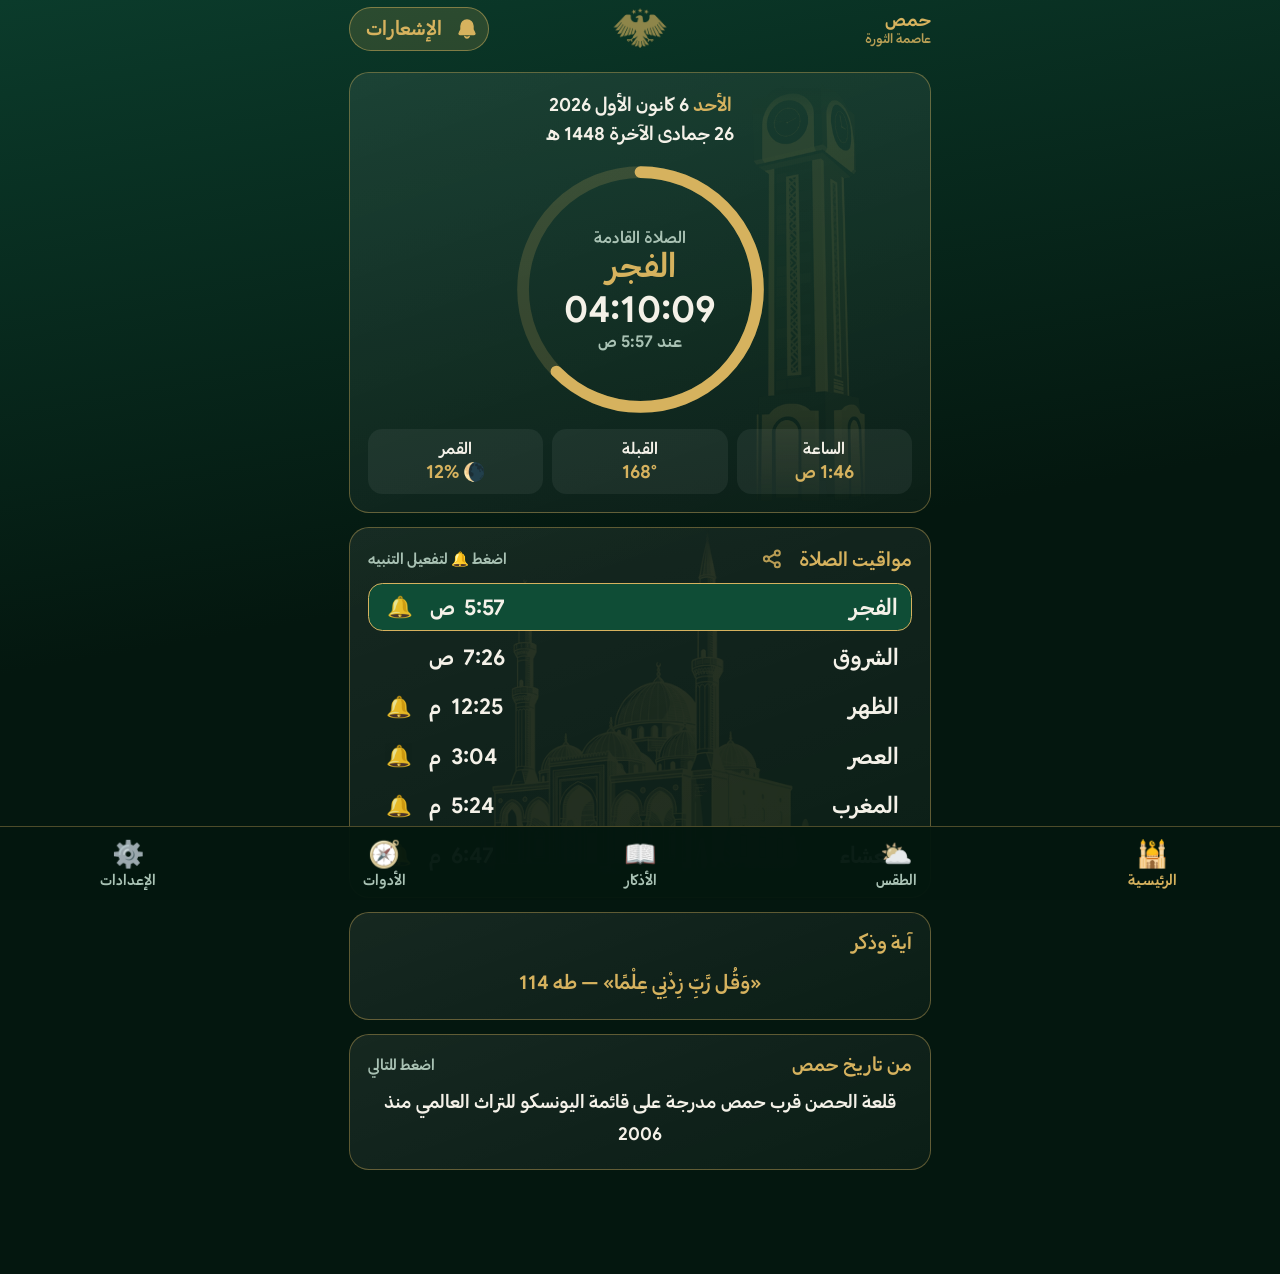
==== commit 08a7921c: "Version 3.4.1: Duha end before Dhuhr and Friday pre-Dhuhr card [skip ci]" ====
--- a/app/src/main/assets/index.html
+++ b/app/src/main/assets/index.html
@@ -69,6 +69,7 @@
 .rc .l{font-size:.85rem;color:var(--mut)}.rc .n{font-size:1.75rem;color:var(--gold);font-weight:700;line-height:1.3}
 .rc .c{font-size:2rem;font-weight:700;direction:ltr;line-height:1.2}.rc .t{font-size:.9rem;color:var(--mut)}
 .rnote{display:none;text-align:center;color:var(--warn);font-size:.95rem;margin:.1rem 0 .4rem;line-height:1.6}
+.dnote{text-align:center;font-size:.78rem;line-height:1.7;color:var(--gold);margin:.6rem .4rem .1rem;padding:.45rem .6rem;border:1px solid rgba(214,178,94,.35);border-radius:.8rem;background:rgba(255,255,255,.04)}
 .chips{display:flex;gap:.5rem;margin-top:.5rem}
 .chip{flex:1;text-align:center;background:rgba(var(--ov),.06);border-radius:.8rem;padding:.5rem .2rem;font-size:.85rem;line-height:1.4}
 .chip b{display:block;font-size:1rem;color:var(--gold)}
@@ -259,6 +260,7 @@
     <div class="dt" id="dates"></div>
     <div class="ring"><svg viewBox="0 0 200 200"><circle class="tr" cx="100" cy="100" r="90"/><circle class="pg" id="pg" cx="100" cy="100" r="90" stroke-dasharray="565.5" stroke-dashoffset="565.5"/></svg>
       <div class="rc"><div class="l" id="rl">الصلاة القادمة</div><div class="n" id="rn">--</div><div class="c" id="rcnt">--:--:--</div><div class="t" id="rt"></div></div></div>
+    <div class="dnote" id="dnote" style="display:none"></div>
     <div class="chips"><div class="chip">الساعة<b id="clk">--</b></div><div class="chip">القبلة<b id="qbc">--°</b></div><div class="chip">القمر<b id="mn">--</b></div></div>
   </div>
   <div class="card rmz" id="rmc" style="display:none">
@@ -565,7 +567,7 @@
 $("rlt0").onclick=function(){try{App.relTest(0)}catch(e){}};
 $("rlt1").onclick=function(){var b=this;try{App.relTest(60)}catch(e){}b.textContent="✅ جُدول بعد دقيقة — أغلق التطبيق الآن";setTimeout(function(){b.textContent="⏱️ بعد دقيقة"},6000)};
 document.addEventListener("visibilitychange",function(){if(!document.hidden){relBanner();if(tlOpen==="c_srel")relDraw()}});setTimeout(relBanner,1500);setTimeout(function(){hsShow();hSync()},2500);
-var fxi=0,lastV=-1,MK=20,DH=20;$("fxc").onclick=function(){fxi=(fxi+1)%FACTS.length;$("fx").textContent=FACTS[fxi]};
+var fxi=0,lastV=-1,MK=20,DH=15,NH=10;$("fxc").onclick=function(){fxi=(fxi+1)%FACTS.length;$("fx").textContent=FACTS[fxi]};
 function renderList(T,ni){
  var s="";for(var i=0;i<6;i++){var a=cfg.adj[i],sm=(isRam&&i===0)?"الإمساك":(isRam&&i===4)?"الإفطار":"";
   s+='<div class="p'+(i===ni?' on':'')+(i===sel?' sel':'')+'" data-i="'+i+'"><span class="nm">'+nm(i)+(sm?'<small>'+sm+'</small>':'')+(a?'<em>'+(a>0?"+":"")+a+'<b>د</b></em>':'')+'</span><span class="rt"><span class="tm">'+f(T[i])+'</span>'+
@@ -581,16 +583,16 @@
  var lp=-1;for(i=5;i>=0;i--){if(i!==1&&T[i]<=nh){lp=i;break}}
  var since=lp>=0?Math.round((nh-T[lp])*60):999;
  var iqm=lp>=0?(cfg.iq[lp]||0):0,inIq=lp>=0&&iqm>0&&nh<T[lp]+iqm/60;
- var sr=T[1],mkE=sr+MK/60,dhE=T[2]-DH/60,dm=inIq?0:(nh>=sr&&nh<mkE)?1:(nh>=mkE&&nh<dhE)?2:(nh>=dhE&&nh<T[2])?3:0;
+ var sr=T[1],mkE=sr+MK/60,dhE=T[2]-DH/60,nhE=T[2]-NH/60,dm=inIq?0:(nh>=sr&&nh<mkE)?1:(nh>=mkE&&nh<dhE)?2:(nh>=nhE&&nh<T[2])?3:0,fc=dm===3&&fri&&sel<0;
  if(inIq){tt=T[lp]+iqm/60;pv=T[lp];var rq=Math.max(0,Math.round((tt-nh)*3600));$("rl").textContent="الإقامة بعد";$("rn").textContent=nm(lp);$("rcnt").textContent=z(Math.floor(rq/60))+":"+z(rq%60);$("rt").textContent="الإقامة عند "+f2(tt)}
- else if(dm){var de=dm===1?mkE:dm===2?dhE:T[2];pv=dm===1?sr:dm===2?mkE:dhE;tt=de;var rd=Math.max(0,Math.round((de-nh)*3600));$("rl").textContent=dm===2?"وقت صلاة الضحى":"من أوقات النهي";$("rn").textContent=dm===2?"صلاة الضحى":"وقت الكراهة";$("rcnt").textContent=rd>=3600?z(Math.floor(rd/3600))+":"+z(Math.floor(rd%3600/60))+":"+z(rd%60):z(Math.floor(rd/60))+":"+z(rd%60);$("rt").textContent="ينتهي عند "+f2(de)}
+ else if(dm){var de=dm===1?mkE:dm===2?dhE:T[2];pv=dm===1?sr:dm===2?mkE:nhE;tt=de;var rd=Math.max(0,Math.round((de-nh)*3600));$("rl").textContent=dm===2?"وقت صلاة الضحى":fc?"قبيل صلاة الجمعة":"من أوقات النهي";$("rn").textContent=dm===2?"صلاة الضحى":fc?"محل خلاف":"وقت الكراهة";$("rcnt").textContent=rd>=3600?z(Math.floor(rd/3600))+":"+z(Math.floor(rd%3600/60))+":"+z(rd%60):z(Math.floor(rd/60))+":"+z(rd%60);$("rt").textContent=fc?"المتبقي لدخول الظهر":"ينتهي عند "+f2(de)}
  else if(since<10){$("rl").textContent="حان الآن موعد";$("rn").textContent=nm(lp);$("rcnt").textContent="🕌";$("rt").textContent=f2(T[lp])}
 
  else{var rem=Math.max(0,Math.round((tt-nh)*3600));$("rl").textContent="الصلاة القادمة";$("rn").textContent=nm(ni,1);
   $("rcnt").textContent=z(Math.floor(rem/3600))+":"+z(Math.floor(rem%3600/60))+":"+z(rem%60);$("rt").textContent="عند "+f2(tt)}
  if(sel>=0){var st=T[sel]>nh?T[sel]:PT(Y,M,Dd+1)[sel]+24,rs=Math.max(0,Math.round((st-nh)*3600));tt=st;pv=st-24;$("rl").textContent="باقي على";$("rn").textContent=nm(sel,1);$("rcnt").textContent=z(Math.floor(rs/3600))+":"+z(Math.floor(rs%3600/60))+":"+z(rs%60);$("rt").textContent="عند "+f2(st)}
  var rg=document.querySelector(".ring"),mn=(tt-nh)*60,soon=sel<0&&!inIq&&!dm&&(since<10||mn<=15);if(rg.classList.contains("soon")!==soon)rg.classList.toggle("soon",soon);rg.classList.toggle("fast",soon&&since>=10&&mn<=1);
- $("pg").style.stroke=(dm===1||dm===3)?"#ce1126":"";
+ $("pg").style.stroke=fc?"#F28C28":(dm===1||dm===3)?"#ce1126":"";var rnt=sel<0&&dm===2?"احتياطًا، يتوقف تذكير الضحى قبل الظهر بربع ساعة":fc?"الشافعية ومن وافقهم يستثنون يوم الجمعة من النهي عند استواء الشمس، وعلماء آخرون لا يستثنونه.":"";if($("dnote").textContent!==rnt){$("dnote").textContent=rnt;$("dnote").style.display=rnt?"":"none"}
  var fr=Math.min(1,Math.max(0,(nh-pv)/(tt-pv)));$("pg").setAttribute("stroke-dashoffset",(565.5*(1-fr)).toFixed(1));
 try{rmTick(T,nh,Y,M,Dd,dk)}catch(e){}
  var key=sel+"|"+ni+"|"+cfg.adj.join()+"|"+cfg.on.join()+"|"+cfg.iq.join()+"|"+dk;
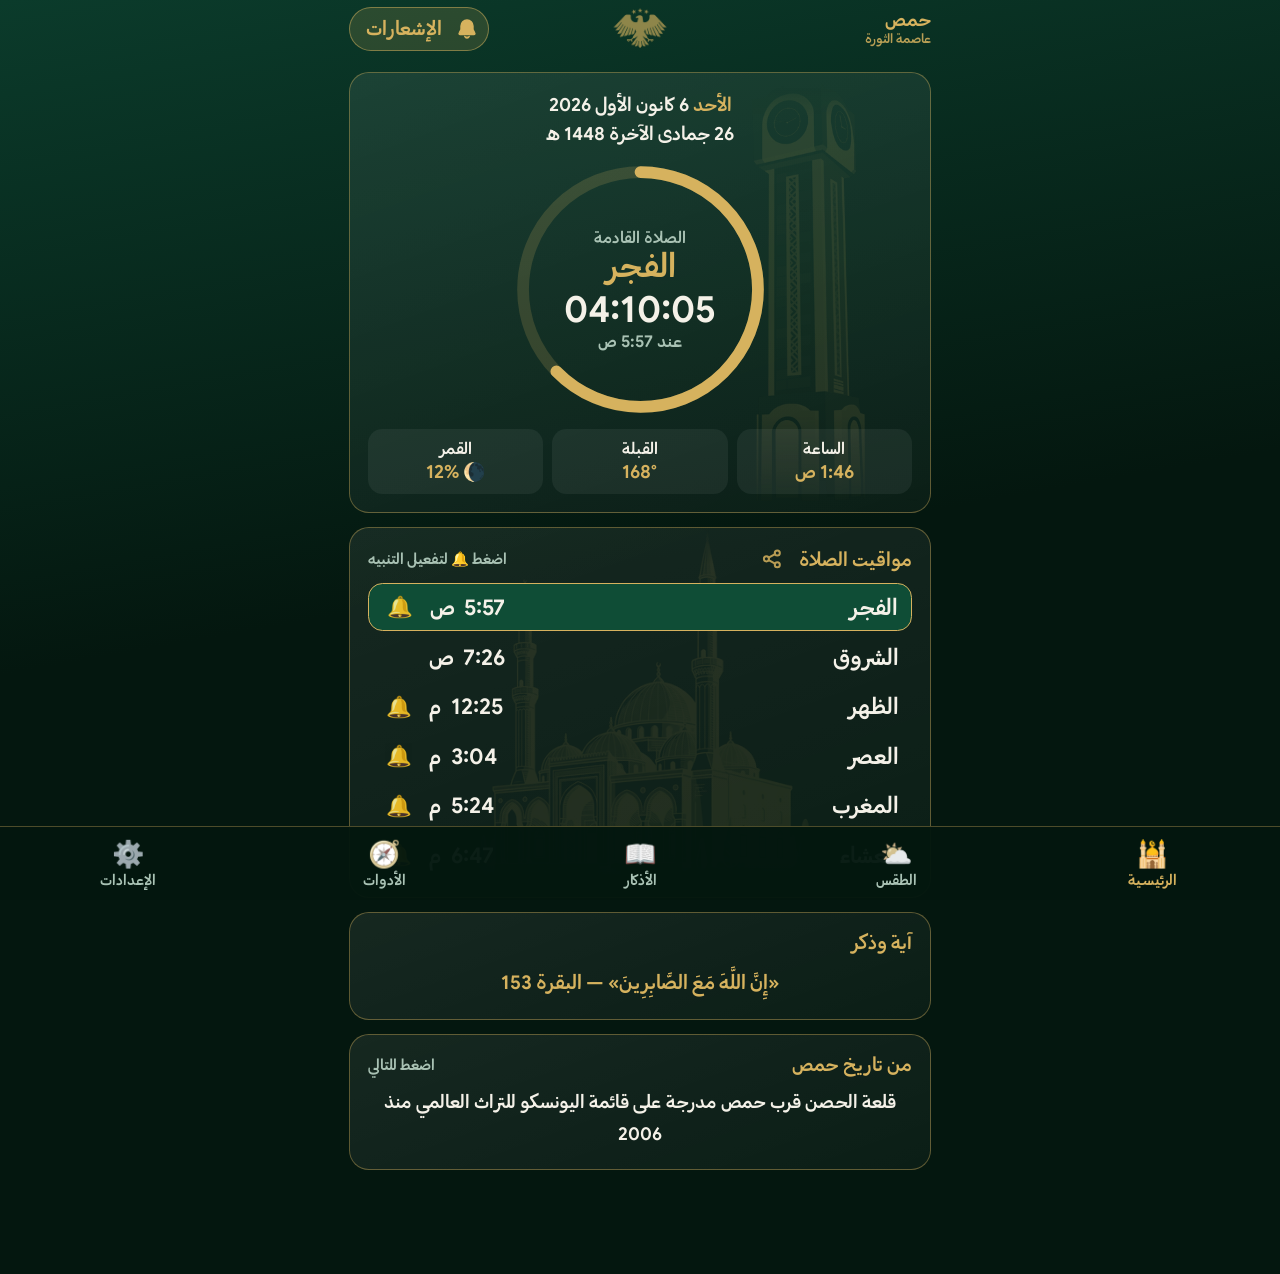
==== commit a13acca0: "Version 3.5.0: multi-country support, temporary widget message [skip ci]" ====
--- a/app/src/main/assets/index.html
+++ b/app/src/main/assets/index.html
@@ -3,7 +3,7 @@
 <head>
 <meta charset="utf-8">
 <meta name="viewport" content="width=device-width, initial-scale=1, maximum-scale=1, user-scalable=no">
-<title>مواقيت الصلاة سوريا</title>
+<title>مواقيت الصلاة</title>
 <script>(function(){try{var s=null;try{if(window.App)s=App.get()}catch(e){}if(!s||s==="{}")s=localStorage.getItem("cfg");var o=s?JSON.parse(s):{},r=document.documentElement;if(o.th==="light")r.setAttribute("data-th","light");if(o.fs)r.style.setProperty("--fs",o.fs/100)}catch(e){}})()</script>
 <style>
 
@@ -111,6 +111,7 @@
 .sr{display:flex;align-items:center;justify-content:space-between;padding:.55rem 0;font-size:1.05rem}
 .sr+.sr{border-top:1px solid rgba(var(--gr),.18)}
 .sr small{display:block;color:var(--mut);font-size:.75rem}
+.srx>span:first-child{flex:1;min-width:0;overflow-wrap:anywhere;padding-inline-end:.6rem}.srx>.btn{flex:none;white-space:nowrap}.srx>.sp{flex:none}
 select{background:var(--selbg);border:1px solid rgba(var(--gr),.5);border-radius:.7rem;padding:.45rem .6rem;font-size:.95rem;max-width:12rem}
 .sw{position:relative;width:3rem;height:1.7rem;flex:none}.sw input{display:none}
 .sw i{position:absolute;inset:0;background:rgba(var(--ov),.18);border-radius:2rem;transition:background .2s}
@@ -257,7 +258,7 @@
   <div class="top"><h1 id="cty"><span>حمص</span><small>عاصمة الثورة</small></h1><img id="eg" src="eagle.png" alt=""><div class="ic"><span id="bell" role="button" aria-label="الإشعارات"><span id="bp"><span id="bi"><svg width="24" height="24" viewBox="0 0 24 24" fill="#d6b25e" stroke="#d6b25e" stroke-width="1.4" stroke-linecap="round" stroke-linejoin="round"><path d="M12 3a6 6 0 0 0-6 6v3.5L4.2 16a1 1 0 0 0 .9 1.5h13.8a1 1 0 0 0 .9-1.5L18 12.5V9a6 6 0 0 0-6-6z"/><path d="M9.8 19.5a2.4 2.4 0 0 0 4.4 0"/></svg></span><span id="bt">الإشعارات</span></span></span></div></div>
   <div class="card" id="rlb" style="display:none;cursor:pointer;border-color:#e0a030;background:rgba(224,160,48,.12)"><div class="h"><span>⚠️ قد لا يصلك الأذان في وقته</span><small id="rlx" style="font-size:1.2rem">✕</small></div><div class="note" id="rlbt" style="margin:0">اضغط لفحص الإعدادات وإصلاحها بخطوات بسيطة</div></div>
   <div class="card bt">
-    <div class="dt" id="dates"></div>
+    <div class="dt" id="dates"></div><div id="exn" style="display:none;margin:.4rem 0;padding:.5rem .7rem;border-radius:10px;background:rgba(214,60,60,.16);color:#ffb4b4;font-size:.85rem;line-height:1.5">مواقيت هذه المدينة غير متوفرة الآن. يلزم اتصال بالإنترنت لتحميلها من AlAdhan. لن تُضبط أي تنبيهات بأوقات غير صحيحة حتى تتوفر البيانات.</div>
     <div class="ring"><svg viewBox="0 0 200 200"><circle class="tr" cx="100" cy="100" r="90"/><circle class="pg" id="pg" cx="100" cy="100" r="90" stroke-dasharray="565.5" stroke-dashoffset="565.5"/></svg>
       <div class="rc"><div class="l" id="rl">الصلاة القادمة</div><div class="n" id="rn">--</div><div class="c" id="rcnt">--:--:--</div><div class="t" id="rt"></div></div></div>
     <div class="dnote" id="dnote" style="display:none"></div>
@@ -390,12 +391,17 @@
     <div class="note">التنبيهات والتذكيرات تتبع تفعيل 🔔 لكل صلاة في القائمة الرئيسية.</div>
   </div>
   <div class="card"><div class="h"><span>الموقع وطريقة الحساب</span></div>
+    <div class="sr"><span>البلد</span><select id="ctry"></select></div>
     <div class="sr"><span>المدينة</span><select id="city"></select></div>
+    <div id="cfn" style="display:none;text-align:right;padding:.1rem .2rem .5rem;color:var(--gold);font-weight:700;font-size:.92rem;line-height:1.4;overflow-wrap:anywhere"></div>
+    <div class="sr" id="cqr" style="display:none"><span>بحث</span><input id="cq" type="text" autocomplete="off" placeholder="اسم المدينة" style="background:var(--selbg);color:inherit;font:inherit;font-size:.95rem;border:1px solid rgba(var(--gr),.5);border-radius:.7rem;padding:.45rem .6rem;width:12rem;max-width:60%;min-width:0;box-sizing:border-box;outline:none;margin-inline-start:.8rem"></div>
+    <div class="sr" id="exr" style="display:none"><span>مصدر المواقيت<small id="exs"></small></span></div>
+    <div class="sr" id="disc" style="display:block;padding:.6rem .7rem;margin:.4rem 0;border-radius:10px;background:rgba(212,175,90,.14);color:#f1d89a;font-size:.88rem;line-height:1.6;font-weight:600">تنبيه: يرجى مراجعة المواقيت الرسمية المعتمدة في بلدك أو مدينتك، وعدم الاعتماد على مواقيت التطبيق وحدها.</div>
     <div class="sr"><span>طريقة الحساب<small id="mtd"></small></span><select id="mt"></select></div>
-    <div class="sr"><span>التاريخ الهجري<small id="hjt"></small></span><button class="btn" id="hjr" style="padding:.3rem .8rem">تحديث الآن</button></div>
-    <div class="sr"><span>تعديل يدوي بالأيام<small>إن أعلنت الأوقاف تاريخاً مختلفاً عن المعروض</small></span><div class="sp"><button id="hmm">−</button><span id="hmv"></span><button id="hmp">+</button></div></div>
+    <div class="sr srx"><span>التاريخ الهجري<small id="hjt"></small></span><button class="btn" id="hjr" style="padding:.3rem .8rem">تحديث الآن</button></div>
+    <div class="sr srx"><span>تعديل يدوي بالأيام<small>إن أعلنت الأوقاف تاريخاً مختلفاً عن المعروض</small></span><div class="sp"><button id="hmm">−</button><span id="hmv"></span><button id="hmp">+</button></div></div>
     <div class="sr"><span>وقت العصر</span><div class="seg" id="asr"><button data-v="1">الجمهور</button><button data-v="2">الحنفي</button></div></div>
-    <div class="note">توقيت سوريا ثابت GMT+3. بعد تغيير الطريقة يمكنك ضبط الفروق بالدقائق من الأعلى لتطابق تقويم الأوقاف.</div></div>
+    <div class="note" id="synote">توقيت سوريا ثابت GMT+3. بعد تغيير الطريقة يمكنك ضبط الفروق بالدقائق من الأعلى لتطابق تقويم الأوقاف.</div></div>
   <div class="card"><div class="h"><span>تذكيرات مستحبة</span></div>
     <div class="sr"><span>تذكير بالصيام المستحب<small>إشعار بعد إقامة العشاء ليلة يوم الصيام، ويظهر أيضاً في الودجت حتى أذان الفجر</small></span><label class="sw"><input type="checkbox" id="rfs"><i></i></label></div>
     <div id="rfsub">
@@ -427,8 +433,9 @@
       <div class="row"><button class="btn" id="shapk" style="flex:1">مشاركة ملف التطبيق</button></div>
       <div class="note" id="shm">يفتح قائمة المشاركة بملف التطبيق (APK) المثبّت عندك، بدون أي بيانات شخصية.</div></div></div>
   </div>
-  <div class="note" style="text-align:center;margin-top:1rem">مواقيت الصلاة سوريا · النسخة <span id="appVersion">3.1.2</span><br>من تطوير المهندس عبدالرحمن حوا · مجاني تماماً، ادعوا لي بالتوفيق 🤲🌹 · <span class="lnk" id="sup">الدعم</span><br><span style="font-size:.9em">نص القرآن الكريم: مشروع تنزيل (Tanzil Project) · tanzil.net · ترخيص CC BY 3.0</span></div>
+  <div class="note" style="text-align:center;margin-top:1rem">مواقيت الصلاة · النسخة <span id="appVersion">3.1.2</span><br>من تطوير المهندس عبدالرحمن حوا · مجاني تماماً، ادعوا لي بالتوفيق 🤲🌹 · <span class="lnk" id="sup">الدعم</span><br><span style="font-size:.9em">نص القرآن الكريم: مشروع تنزيل (Tanzil Project) · tanzil.net · ترخيص CC BY 3.0</span></div>
   <div class="note" style="text-align:center;margin-top:.4rem"><span class="lnk" id="mrl">لمزيد من البرامج اضغط هنا</span></div>
+  <div class="note" style="text-align:center;margin-top:.4rem"><span class="lnk" id="cwa">للتواصل</span></div>
 </section>
 
 </div>
@@ -470,13 +477,108 @@
 var cfg;
 function def(){return{city:0,mt:0,fa:18,ia:17,im:0,asr:1,adj:[0,0,0,0,0,0],on:[1,1,1,1,1,1],en:1,snd:1,pre:0,pres:1,iqr:0,iqs:1,ln:1,rm:1,re:1,rd:1,rwx:1,slt:0,rl:0,lb:0,tone:"",toneName:"",wfs:100,wth:"dark",th:"dark",fs:100,iq:[15,0,15,15,5,15],lat:34.7324,lng:36.7137,cn:"حمص",sqd:[],nfd:{},rfs:0,rf1:1,rf2:1,rf3:1,rf4:1,rfk:0,rfg:0}}
 function loadCfg(){var o={},s=null;try{if(window.App)s=App.get()}catch(e){}if(!s||s==="{}"){try{s=localStorage.getItem("cfg")}catch(e){}}try{if(s)o=JSON.parse(s)}catch(e){}var d=def();for(var k in d)if(o[k]===undefined)o[k]=d[k];return o}
-var svT;function saveCfg(now){var c=CITIES[cfg.city],m=METHODS[cfg.mt];cfg.lat=c[1];cfg.lng=c[2];cfg.cn=c[0];cfg.fa=m[1];cfg.ia=m[2];cfg.im=m[3];
+var svT;function saveCfg(now){var c=CITIES[cfg.city],m=METHODS[cfg.mt];if(cfg.ext){c=[cfg.ext.cn,cfg.ext.lat,cfg.ext.lng];m=[0,cfg.ext.fa,cfg.ext.ia,cfg.ext.im]}cfg.lat=c[1];cfg.lng=c[2];cfg.cn=c[0];cfg.fa=m[1];cfg.ia=m[2];cfg.im=m[3];
  clearTimeout(svT);var go=function(){var s=JSON.stringify(cfg);try{localStorage.setItem("cfg",s)}catch(e){}try{if(window.App)App.save(s)}catch(e){}};if(now)go();else svT=setTimeout(go,350)}
 function ls(k,v){try{if(v===undefined)return JSON.parse(localStorage.getItem(k));localStorage.setItem(k,JSON.stringify(v))}catch(e){}return null}
 cfg=loadCfg();
 /* ---------- الحساب ---------- */
 var DDH=1,DMG=2; // احتياط الظهر +1 د، والمغرب +2 د (معايرة وزارة الأوقاف)
+/* ---------- بلدان أخرى (نسخة تجريبية خاصة): مواقيت محسوبة من AlAdhan ---------- */
+var EXC=[{"c":"SA","n":"السعودية","tz":"Asia/Riyadh","m":4,"mn":"أم القرى","k":"m","cs":[["الرياض",24.7136,46.6753],["مكة المكرمة",21.3891,39.8579],["المدينة المنورة",24.4672,39.6111],["جدة",21.4858,39.1925],["الدمام",26.4207,50.0888],["الطائف",21.2703,40.4158],["أبها",18.2164,42.5053],["تبوك",28.3838,36.555],["بريدة",26.326,43.975],["حائل",27.5114,41.7208],["الخبر",26.2172,50.1971]],"src":"K"},{"c":"AE","n":"الإمارات","tz":"Asia/Dubai","m":16,"mn":"دبي (تجريبية)","k":"x","cs":[["أبوظبي",24.4539,54.3773],["دبي",25.2048,55.2708],["الشارقة",25.3463,55.4209],["عجمان",25.4052,55.5136],["أم القيوين",25.5647,55.5552],["رأس الخيمة",25.7895,55.9432],["الفجيرة",25.1288,56.3265],["العين",24.2075,55.7447]],"src":"K"},{"c":"EG","n":"مصر","tz":"Africa/Cairo","m":5,"mn":"الهيئة المصرية العامة للمساحة","k":"m","cs":[["القاهرة",30.0444,31.2357],["الإسكندرية",31.2001,29.9187],["الجيزة",30.0131,31.2089],["الأقصر",25.6872,32.6396],["أسوان",24.0889,32.8998],["بورسعيد",31.2653,32.3019],["السويس",29.9668,32.5498],["المنصورة",31.0409,31.3785],["طنطا",30.7865,31.0004],["أسيوط",27.1783,31.1859]],"src":"K"},{"c":"JO","n":"الأردن","tz":"Asia/Amman","m":23,"mn":"وزارة الأوقاف الأردنية","k":"m","cs":[["عمّان",31.9454,35.9284],["إربد",32.5556,35.85],["الزرقاء",32.0728,36.0876],["العقبة",29.5321,35.0063],["السلط",32.0392,35.7272]],"src":"K"},{"c":"LB","n":"لبنان","tz":"Asia/Beirut","m":3,"mn":"رابطة العالم الإسلامي","k":"g","cs":[["بيروت",33.8938,35.5018],["طرابلس",34.4367,35.8497],["صيدا",33.5631,35.3689],["صور",33.2705,35.2038],["زحلة",33.8463,35.902]],"src":"K"},{"c":"IQ","n":"العراق","tz":"Asia/Baghdad","m":3,"mn":"رابطة العالم الإسلامي","k":"g","cs":[["بغداد",33.3152,44.3661],["البصرة",30.5085,47.7835],["الموصل",36.335,43.1189],["أربيل",36.1912,44.0092],["النجف",32.0259,44.3462],["كربلاء",32.616,44.0249]],"src":"K"},{"c":"KW","n":"الكويت","tz":"Asia/Kuwait","m":9,"mn":"الكويت","k":"m","cs":[["مدينة الكويت",29.3759,47.9774],["حولي",29.3328,48.0286],["الجهراء",29.3375,47.6581]],"src":"K"},{"c":"QA","n":"قطر","tz":"Asia/Qatar","m":10,"mn":"قطر","k":"m","cs":[["الدوحة",25.2854,51.531],["الوكرة",25.1715,51.6034],["الخور",25.684,51.5058]],"src":"K"},{"c":"BH","n":"البحرين","tz":"Asia/Bahrain","m":8,"mn":"منطقة الخليج","k":"g","cs":[["المنامة",26.2285,50.586],["المحرق",26.2572,50.6119]],"src":"K"},{"c":"OM","n":"عُمان","tz":"Asia/Muscat","m":8,"mn":"منطقة الخليج","k":"g","cs":[["مسقط",23.588,58.3829],["صلالة",17.0151,54.0924],["صحار",24.3417,56.7091],["نزوى",22.9333,57.53]],"src":"K"},{"c":"YE","n":"اليمن","tz":"Asia/Aden","m":3,"mn":"رابطة العالم الإسلامي","k":"g","cs":[["صنعاء",15.3694,44.191],["عدن",12.7855,45.0187],["تعز",13.5795,44.0209]],"src":"K"},{"c":"LY","n":"ليبيا","tz":"Africa/Tripoli","m":3,"mn":"رابطة العالم الإسلامي","k":"g","cs":[["طرابلس",32.8872,13.1913],["بنغازي",32.1194,20.0868],["مصراتة",32.3754,15.0925]],"src":"K"},{"c":"TN","n":"تونس","tz":"Africa/Tunis","m":18,"mn":"تونس","k":"m","cs":[["تونس",36.8065,10.1815],["صفاقس",34.7406,10.7603],["سوسة",35.8256,10.637],["القيروان",35.6781,10.0963]],"src":"K"},{"c":"DZ","n":"الجزائر","tz":"Africa/Algiers","m":19,"mn":"الجزائر","k":"m","cs":[["الجزائر",36.7538,3.0588],["وهران",35.6971,-0.6308],["قسنطينة",36.365,6.6147],["عنابة",36.9,7.7667]],"src":"K"},{"c":"MA","n":"المغرب","tz":"Africa/Casablanca","m":21,"mn":"المغرب","k":"m","cs":[["الدار البيضاء",33.5731,-7.5898],["الرباط",34.0209,-6.8416],["مراكش",31.6295,-7.9811],["فاس",34.0331,-5.0003],["طنجة",35.7595,-5.834],["أغادير",30.4278,-9.5981]],"src":"K"},{"c":"SD","n":"السودان","tz":"Africa/Khartoum","m":3,"mn":"رابطة العالم الإسلامي","k":"g","cs":[["الخرطوم",15.5007,32.5599],["أم درمان",15.6445,32.4777],["بورتسودان",19.6158,37.2164]],"src":"K"},{"c":"MR","n":"موريتانيا","tz":"Africa/Nouakchott","m":3,"mn":"رابطة العالم الإسلامي","k":"g","cs":[["نواكشوط",18.0735,-15.9582]],"src":"K"}],EXMP={"4":[18.5,0,90],"5":[19.5,17.5,0],"9":[18,17.5,0],"10":[18,0,90],"23":[18,18,0],"18":[18,18,0],"19":[18,17,0],"21":[19,17,0],"8":[19.5,0,90],"3":[18,17,0],"16":[18.2,18.2,0]};
+var exB=0;
+function extOff(id,ms){try{var o={};new Intl.DateTimeFormat("en-US",{timeZone:id,hourCycle:"h23",year:"numeric",month:"numeric",day:"numeric",hour:"numeric",minute:"numeric",second:"numeric"}).formatToParts(new Date(ms)).forEach(function(x){o[x.type]=+x.value});return Math.round((Date.UTC(o.year,o.month-1,o.day,o.hour%24,o.minute,o.second)-Math.floor(ms/1000)*1000)/36e5)}catch(e){return null}}
+function applyExt(){var x=cfg.ext;if(x&&x.tz){var o=extOff(x.tz,Date.now());TZ=o===null?(x.tzo||3):o;if(o!==null)x.tzo=o;DDH=0;DMG=0}else{TZ=3;DDH=1;DMG=2}var sn=document.getElementById('synote');if(sn)sn.style.display=(x&&x.tz)?'none':''}
+function exDk(y,m,d){return y+"-"+z(m+1)+"-"+z(d)}
+function extPt(y,m,d){var x=cfg.ext,r=x&&x.tab&&x.tab[exDk(y,m,d)];return r?r.slice():null}
+function exNorm(){var x=cfg.ext;if(!x)return;var d=EXC.filter(function(q){return q.c===x.cc})[0];if(d&&(x.src!==d.src||x.big!==d.big)){x.src=d.src;x.big=d.big;x.tab=null;x.upd=0}}
+function extNeed(){exNorm();var x=cfg.ext;if(!x||!(x.mid>0))return false;if(x.src==="K"){var n0=new Date(Date.now()+TZ*36e5);if(!x.tab||!x.tab[exDk(n0.getUTCFullYear(),n0.getUTCMonth(),n0.getUTCDate())])return true;var lk0=exLast(x);if(!lk0)return true;if(exKb(lk0)>=exNow()+400*864e5&&!exHasA(x))return false;return !(x.gf&&Date.now()-x.gf<216e5)}if(!x.upd||Date.now()-x.upd>30*864e5)return true;var q=new Date(Date.now()+TZ*36e5+45*864e5);return !x.tab||!x.tab[exDk(q.getUTCFullYear(),q.getUTCMonth(),q.getUTCDate())]||!x.tab[exDk(new Date(Date.now()+TZ*36e5).getUTCFullYear(),new Date(Date.now()+TZ*36e5).getUTCMonth(),new Date(Date.now()+TZ*36e5).getUTCDate())]}
+/* حفظ سنتين (السنة الحالية والتالية) في طلبين، ويُجدَّد كل 30 يوماً عند توفر الاتصال أو عند بقاء أقل من 45 يوماً */
+function exZ(z,n){var m=[],i=0,p=0,v,c,o="",k,h,u;for(k=0;k<n*6;k++){c=z.charAt(p);if(k<6||c==="~"){if(c==="~")p++;v=+z.substr(p,2)*60+ +z.substr(p+2,2);p+=4}else{v=m[k-6]+z.charCodeAt(p)-107;p++}m.push(v);h=(v-v%60)/60;u=v%60;o+=(h<10?"0":"")+h+(u<10?"0":"")+u}return o}
+function exKal(x){exB=1;var done=function(){exB=0},go=function(){var ex_after=null;try{var K=x.big?(window.KALC&&window.KALC[x.cc]&&window.KALC[x.cc][x.ci]):(window.KAL&&window.KAL[x.cc]),r=K&&(x.big?K.t:K.t[x.cn]);if(!r||!K.s)throw 0;var sp=K.s.split("-"),b=Date.UTC(+sp[0],+sp[1]-1,+sp[2]),t={},k;if(K.z)r=exZ(r,K.n);for(k=0;k<K.n;k++){var q=r.substr(k*24,24),o=[],g=0;for(;g<6;g++){var hh=+q.substr(g*4,2),mm=+q.substr(g*4+2,2);o.push(Math.round((hh+mm/60)*1e4)/1e4)}var dd=new Date(b+k*864e5);t[exDk(dd.getUTCFullYear(),dd.getUTCMonth(),dd.getUTCDate())]=o}
+  var y=cfg.ext;if(y&&y.cc===x.cc&&y.cn===x.cn&&y.src==="K"){if(y.tab)for(var q9 in y.tab)if(!t[q9])t[q9]=y.tab[q9];y.te=exKe(b+(K.n-1)*864e5);y.tab=t;y.upd=Date.now();saveCfg(true);tick.d="";lastKey="";exShow();try{tick()}catch(e){}ex_after=[y,K]}}catch(e){exShow(2)}done();if(ex_after){if(x.cc==="SA")exSa(ex_after[0]);else exGrow(ex_after[0],ex_after[1])}};
+ if(x.big?(window.KALC&&window.KALC[x.cc]&&window.KALC[x.cc][x.ci]):(window.KAL&&window.KAL[x.cc])){go();return}
+ var sc=document.createElement("script");sc.onload=go;sc.onerror=function(){exShow(2);done()};sc.src=x.big?"kal/"+x.cc+"/"+x.ci+".js":"kal/"+x.cc+".js";document.head.appendChild(sc)}
+function extSync(force){exNorm();var x=cfg.ext;if(!x||!(x.mid>0)||exB||(!force&&!extNeed()))return;if(x.src==="K"){exKal(x);return}exB=1;
+ var n=new Date(Date.now()+TZ*36e5),Y=n.getUTCFullYear(),lim=Date.UTC(Y,n.getUTCMonth(),n.getUTCDate())-2*864e5;
+ function get(y){var ac=window.AbortController?new AbortController():null,tm=setTimeout(function(){if(ac)ac.abort()},25000);
+  return fetch("https://api.aladhan.com/v1/calendar/"+y+"?latitude="+x.lat+"&longitude="+x.lng+"&method="+x.mid,ac?{signal:ac.signal}:{}).then(function(r){clearTimeout(tm);if(!r.ok)throw 0;return r.json()}).then(function(j){if(!j||j.code!==200||!j.data)throw 0;var a=[];if(Array.isArray(j.data))a=j.data;else Object.keys(j.data).forEach(function(k){a=a.concat(j.data[k])});return a})}
+ Promise.all([get(Y),get(Y+1)]).then(function(a){var t={},c=0;a.forEach(function(arr){arr.forEach(function(e){var g=e.date.gregorian.date.split("-"),tm=e.timings,o=[tm.Fajr,tm.Sunrise,tm.Dhuhr,tm.Asr,tm.Maghrib,tm.Isha].map(function(s){var p=/(\d+):(\d+)/.exec(s);return p?Math.round(((+p[1])+(+p[2])/60)*1e4)/1e4:NaN});if(o.every(isFinite)&&Date.UTC(+g[2],+g[1]-1,+g[0])>=lim){t[g[2]+"-"+g[1]+"-"+g[0]]=o;c++}})});
+  if(c<300)throw 0;
+  var y=cfg.ext;if(y&&y.cc===x.cc&&y.cn===x.cn&&y.mid===x.mid){y.tab=t;y.upd=Date.now();saveCfg(true);tick.d="";lastKey="";exShow();try{tick()}catch(e){}}}).catch(function(){exShow(1)}).then(function(){exB=0})}
+/* تمديد الجداول بعد نهاية الجدول المضمّن: الدول العربية الأخرى بمحرك محلي، والسعودية بالجلب من خادم أم القرى ثم حساب احتياطي موسوم */
+var exGV=0,KCB={};
+function exKb(k){var a=k.split("-");return Date.UTC(+a[0],+a[1]-1,+a[2])}
+function exKe(b){var d=new Date(b);return exDk(d.getUTCFullYear(),d.getUTCMonth(),d.getUTCDate())}
+function exH(m){return Math.round(m/60*1e4)/1e4}
+function exNow(){var n=new Date(Date.now()+TZ*36e5);return Date.UTC(n.getUTCFullYear(),n.getUTCMonth(),n.getUTCDate())}
+function exLast(x){var ks=Object.keys(x.tab||{}).sort();return ks.length?ks[ks.length-1]:null}
+function exHasA(x){var f=x.fl;if(!f)return false;for(var k in f)if(f[k]==="a")return true;return false}
+function exRg(x,t){var f=x.fl,a=[],k;if(!f)return null;for(k in f)if(f[k]===t)a.push(k);a.sort();return a.length?[a[0],a[a.length-1]]:null}
+function exEng(ok,no){if(window.PTENG&&window.Astronomy){ok();return}
+ function ld(s,cb){var e=document.createElement("script");e.onload=cb;e.onerror=no;e.src=s;document.head.appendChild(e)}
+ ld("eng/a.js",function(){ld("eng/e.js",function(){window.PTENG&&window.Astronomy?ok():no()})})}
+function exRun(x,c,from,to,fn,done){var b=from;(function st(){var q=0;try{if(cfg.ext!==x||!x.tab){done(b,false);return}
+ while(b<=to&&q<30){var d=new Date(b),r=window.PTENG.calc(c,d.getUTCFullYear(),d.getUTCMonth()+1,d.getUTCDate());if(!r){done(b,false);return}fn(r,b);b+=864e5;q++}}catch(e){done(b,false);return}
+ if(b>to){done(b,true);return}setTimeout(st,0)})()}
+function exFin(x,ok){exGV=0;if(cfg.ext!==x||!x.tab)return;if(!ok)x.gf=Date.now();else x.gf=0;saveCfg(true);tick.d="";lastKey="";exShow(ok?0:3);try{tick()}catch(e){}}
+function exGrow(x,K){
+ if(exGV||!x||x.src!=="K"||x.cc==="SA"||!x.tab)return;
+ var p=window.KALP&&window.KALP[x.cc]&&window.KALP[x.cc][x.cn];if(!p){x.gf=Date.now();exShow(3);return}
+ var lk=exLast(x),b0=exNow();if(!lk)return;var lb=exKb(lk);if(lb>=b0+400*864e5)return;
+ var c={lat:p[0],lon:p[1],tz:p[2],el:p[3],P:p[4],T:p[5],fa:p[6],ia:p[7],im:p[8],mad:p[9],off:p[10]};
+ exGV=1;
+ exEng(function(){exRun(x,c,lb+864e5,b0+800*864e5,function(r,b){x.tab[exKe(b)]=r.map(exH)},function(b,ok){exFin(x,ok)})},function(){exFin(x,false)})}
+function exKf(y,q,cb){var id="k"+Date.now()+"_"+y,tm=setTimeout(function(){delete KCB[id];cb(0)},45000);KCB[id]=function(ok,b){clearTimeout(tm);cb(ok?b:0)};
+ try{if(!(window.App&&App.kacstFetch))throw 0;App.kacstFetch(id,y,q[0],q[1])}catch(e){clearTimeout(tm);delete KCB[id];cb(0)}}
+window.kacstCb=function(id,ok,b){var f=KCB[id];if(f){delete KCB[id];f(ok,b)}};
+function exKp(j){var a;try{a=JSON.parse(j)}catch(e){return null}if(!Array.isArray(a)||a.length<365||a.length>366)return null;
+ var o={},pv=0,i,e,g,t,k,pm=function(s){var m=/^(\d\d?):(\d\d) (AM|PM)$/.exec(s);return m?(+m[1]%12+(m[3]==="PM"?12:0))*60+ +m[2]:NaN};
+ for(i=0;i<a.length;i++){e=a[i];g=e&&e.gregorianDate;if(!g||!e.prayerTimes)return null;var b=Date.UTC(g.year,g.month-1,g.day);if(i&&b-pv!==864e5)return null;pv=b;
+  var p=e.prayerTimes;t=[p.fajr,p.sunrise,p.dhuhr,p.asr,p.maghrib,p.isha].map(pm);
+  if(!t.every(isFinite)||!(t[0]<t[1]&&t[1]<t[2]&&t[2]<t[3]&&t[3]<t[4]&&t[4]<t[5]))return null;o[exDk(g.year,g.month-1,g.day)]=t}
+ return o}
+function exRam(b){try{return new Intl.DateTimeFormat("en-u-ca-islamic-umalqura",{month:"numeric",timeZone:"UTC"}).format(new Date(b+12*36e5))==="9"}catch(e){return false}}
+function exSa(x){
+ if(exGV||!x||x.cc!=="SA"||!x.tab||!x.te)return;var q=window.KALP&&window.KALP.SA&&window.KALP.SA[x.cn];if(!q){x.gf=Date.now();exShow(3);return}
+ var b0=exNow(),lk=exLast(x),lb=exKb(lk),tb=exKb(x.te),hasA=exHasA(x);if(lb>=b0+400*864e5&&!hasA)return;
+ exGV=1;if(!x.fl)x.fl={};var y0=new Date(tb+864e5).getUTCFullYear(),y1=new Date(b0+800*864e5).getUTCFullYear(),got=0,y=y0;
+ if(!hasA&&lb>tb){y0=new Date(lb+864e5).getUTCFullYear();y=y0}
+ function apx(){var s=Math.max(lb,tb)+864e5,to=b0+45*864e5;
+  if(exLastCov(x)>=to){exFin(x,false);return}
+  exEng(function(){var c={lat:q[0],lon:q[1],tz:"Asia/Riyadh",el:0,P:1010,T:10,fa:18.4,ia:17,im:0,mad:0,off:[0,-0.1,0.5,0.35,0.25,0]},st=exLastCov(x)+864e5;
+   exRun(x,c,st,to,function(r,b){r[5]=(r[4]+(exRam(b)?120:90))%1440;var k=exKe(b);x.tab[k]=r.map(exH);x.fl[k]="a"},function(b,ok){exFin(x,false)})},function(){exFin(x,false)})}
+ function nx(){if(y>y1){exFin(x,true);return}
+  exKf(y,q,function(j){var o=j&&exKp(j),k,n;if(!o){apx();return}
+   for(k in o){n=exKb(k);if(n<=tb){var old=x.tab[k];if(old){var d=0,i;for(i=0;i<6;i++)if(Math.round(old[i]*60)!==o[k][i])d=1;if(d)x.ck=(x.ck||0)+1}}else{x.tab[k]=o[k].map(exH);x.fl[k]="d"}}
+   got++;y++;nx()})}
+ nx()}
+function exLastCov(x){var ks=Object.keys(x.tab||{}).sort(),l=ks.length?ks[ks.length-1]:null;return l?exKb(l):0}
+function exShowK(x,fail){var e=$("exs");if(!e)return;var te=x.te||"",lk=exLast(x)||"",t,r,s;
+ if(x.cc==="SA"){t="المصدر: جدول موقع تقويم أم القرى (ummulqura.org.sa) كما يعرضه الموقع لهذه المدينة، مضمّن في التطبيق ويعمل بلا إنترنت"+(te?" حتى "+te:"");
+  r=exRg(x,"d");if(r)t+=" · من "+r[0]+" إلى "+r[1]+": منزّلة من خادم أم القرى (KACST) ومحفوظة للعمل بلا إنترنت";
+  r=exRg(x,"a");if(r)t+=" · من "+r[0]+" إلى "+r[1]+": حساب احتياطي تقريبي وليس بيانات أم القرى (قد يختلف الفجر حتى دقيقتين) لتعذّر التنزيل، ويُستبدل بالبيانات عند نجاح التنزيل";
+  if(x.ck)t+=" · "+x.ck+" يوماً مضمّناً يختلف عمّا أرسله الخادم، وبقي المضمّن";
+  if(fail===2)t+=" · تعذّر تحميل جدول المدينة";else if(fail===3)t+=" · تعذّر تنزيل التمديد الآن";
+  if(!r&&!exRg(x,"d")&&lk&&lk===te)t+=" · بعد هذا التاريخ يلزم اتصال للتنزيل";e.textContent=t;return}
+ t="مواقيت محسوبة (ليست جدولاً رسمياً) · المصدر: مشروع Open Prayer Times (ترخيص Apache 2.0)، بمعاملات المشروع لهذه المدينة · الجدول المضمّن"+(te?" حتى "+te:"")+" ويعمل بلا إنترنت";
+ if(te&&lk>te)t+=" · من "+exKe(exKb(te)+864e5)+" إلى "+lk+": محسوبة داخل التطبيق بمحرك منقول من خوارزمية المشروع وليست جدولاً منشوراً، وقد يختلف بعض القيم بدقيقة";
+ if(fail===2)t+=" · تعذّر تحميل جدول المدينة";else if(fail===3)t+=" · تعذّر توليد الأيام التالية الآن";
+ e.textContent=t}
+function exShow(fail){var e=$("exs");if(!e)return;var x=cfg.ext;if(!x)return;if(x.src==="K"){exShowK(x,fail);return}var ks=x.tab?Object.keys(x.tab).sort():[],t;
+ t="مواقيت محسوبة (ليست جدولاً رسمياً) · مصدر البيانات: AlAdhan · الطريقة: "+x.mn+(x.k==="g"?" (طريقة عامة، لا توجد طريقة خاصة بالبلد)":x.k==="m"?" (طريقة منسوبة للجهة وليست جدولها الرسمي)":" (تجريبية عند المزوّد)");
+ t+=ks.length?" · محفوظ حتى "+ks[ks.length-1]:" · لم تُحمَّل بعد، لا مواقيت حتى الاتصال";if(fail)t+=" · تعذّر الاتصال الآن";e.textContent=t}
+function exFill(){var c=$("city"),x=cfg.ext;if(!x){c.innerHTML=CITIES.map(function(q,i){return'<option value="'+i+'">'+q[0]+'</option>'}).join("");return}
+ var d=EXC.filter(function(q){return q.c===x.cc})[0],big=d.cs.length>40,qq=big?($("cq").value||"").trim().toLowerCase():"",o=[],k;$("cqr").style.display=big?"":"none";if(!big)$("cq").value="";
+ for(k=0;k<d.cs.length;k++){if(!qq||k===x.ci||d.cs[k][0].toLowerCase().indexOf(qq)>=0)o.push('<option value="'+k+'">'+d.cs[k][0]+'</option>')}
+ c.innerHTML=o.join("");if(big)c.value=x.ci;cFn()}
+function exSet(cc,ci){var p;
+ if(cc==="SY"){cfg.ext=null}else{var d=EXC.filter(function(q){return q.c===cc})[0],c=d.cs[ci||0],mp=EXMP[d.m];
+  p=cfg.ext;if(p&&p.cc===cc&&p.mid===d.m){p.ci=ci||0;p.cn=c[0];p.lat=c[1];p.lng=c[2];p.tab=null;p.src=d.src;p.big=d.big}
+  else cfg.ext={cc:cc,ci:ci||0,cn:c[0],lat:c[1],lng:c[2],mid:d.m,mn:d.mn,k:d.k,tz:d.tz,fa:mp[0],ia:mp[1],im:mp[2],tab:null,src:d.src,big:d.big}}
+ applyExt();saveCfg(true);exFill();syncSet();tick.d="";lastKey="";tick();weather();extSync(true)}
+applyExt();
 function pt(y,m,d){
+ if(cfg.ext){var xq=extPt(y,m,d);return xq||[NaN,NaN,NaN,NaN,NaN,NaN]}
  // حساب فلكي دقيق لموقع الشمس (معادلات NOAA) + معايرة على جدول وزارة الأوقاف لمدينة حمص
  var la=cfg.lat,ln=cfg.lng,D=Date.UTC(y,m,d,12)/864e5+2440587.5-2451545,T=D/36525;
  var L0=((280.46646+36000.76983*T+.0003032*T*T)%360+360)%360,M=(357.52911+35999.05029*T-.0001537*T*T)*R;
@@ -492,8 +594,8 @@
 }
 function PT(y,m,d){return pt(y,m,d).map(function(v,i){return v+cfg.adj[i]/60})}
 function z(n){return n<10?"0"+n:n}
-function f(x){x=((x%24)+24)%24;var m=Math.round(x*60),H=Math.floor(m/60)%24,M=m%60,p=H>=12?"م":"ص";H=H%12||12;return "<b>"+p+"</b><b>"+H+":"+z(M)+"</b>"}
-function f2(x){x=((x%24)+24)%24;var m=Math.round(x*60),H=Math.floor(m/60)%24,M=m%60;return(H%12||12)+":"+z(M)+(H>=12?" م":" ص")}
+function f(x){if(x!==x)return"<b>—</b>";x=((x%24)+24)%24;var m=Math.round(x*60),H=Math.floor(m/60)%24,M=m%60,p=H>=12?"م":"ص";H=H%12||12;return "<b>"+p+"</b><b>"+H+":"+z(M)+"</b>"}
+function f2(x){if(x!==x)return"—";x=((x%24)+24)%24;var m=Math.round(x*60),H=Math.floor(m/60)%24,M=m%60;return(H%12||12)+":"+z(M)+(H>=12?" م":" ص")}
 var HF,HFN="";["islamic-umalqura","islamic-civil"].some(function(c){try{HF=new Intl.DateTimeFormat("en-u-ca-"+c+"-nu-latn",{day:"numeric",month:"numeric",year:"numeric",timeZone:"UTC"});HFN=c;return true}catch(e){HF=null;return false}});
 function hj0(d){if(!HF)return null;var o={};try{HF.formatToParts(d).forEach(function(p){o[p.type]=+p.value})}catch(e){return null}return o.month?o:null}
 /* فرق الرصد: تصحيح تلقائي من الإنترنت (يُحفظ ويبقى 35 يوماً دون اتصال) + تعديل يدوي بالأيام */
@@ -540,12 +642,12 @@
  ShareCard.dhikr({t:txt(ev&&x.t2?x.t2:x.t),a:txtNl(ev&&x.e?x.e:x.a),s:txt(x.s),c:x.c?txt(x.c):"",g:adInfo().t})},true);
 /* ---------- ضمان وصول الأذان ---------- */
 var RLN={xiaomi:"شاومي / ريدمي / بوكو",redmi:"شاومي / ريدمي / بوكو",poco:"شاومي / ريدمي / بوكو",huawei:"هواوي",honor:"هونر",samsung:"سامسونج",oppo:"أوبو",realme:"ريلمي",oneplus:"ون بلس",vivo:"فيفو",iqoo:"فيفو",tecno:"تكنو",infinix:"إنفينيكس",itel:"إيتل",asus:"أسوس"},
-RLS={xiaomi:"الأمان ← التشغيل التلقائي (Autostart) ← فعّل «مواقيت الصلاة سوريا».<br>ثم: الإعدادات ← التطبيقات ← إدارة التطبيقات ← التطبيق ← توفير البطارية ← «بلا قيود».<br>وفي شاشة التطبيقات الأخيرة اضغط مطولاً على التطبيق واختر القفل 🔒 لئلا يُغلق.",
-huawei:"إدارة الهاتف ← إطلاق التطبيقات ← «مواقيت الصلاة سوريا» ← إدارة يدوية ← فعّل: التشغيل التلقائي + التشغيل الثانوي + التشغيل في الخلفية.",
+RLS={xiaomi:"الأمان ← التشغيل التلقائي (Autostart) ← فعّل «مواقيت الصلاة».<br>ثم: الإعدادات ← التطبيقات ← إدارة التطبيقات ← التطبيق ← توفير البطارية ← «بلا قيود».<br>وفي شاشة التطبيقات الأخيرة اضغط مطولاً على التطبيق واختر القفل 🔒 لئلا يُغلق.",
+huawei:"إدارة الهاتف ← إطلاق التطبيقات ← «مواقيت الصلاة» ← إدارة يدوية ← فعّل: التشغيل التلقائي + التشغيل الثانوي + التشغيل في الخلفية.",
 samsung:"الإعدادات ← البطارية ← حدود استخدام الخلفية ← التطبيقات النائمة: أزل التطبيق منها، وأضفه إلى «التطبيقات التي لا تنام أبداً».",
 oppo:"الإعدادات ← التطبيقات ← إدارة التطبيقات ← التطبيق ← استخدام البطارية ← السماح بالنشاط في الخلفية، وفعّل «التشغيل التلقائي».",
 vivo:"i Manager ← التطبيقات ← تشغيل التطبيقات تلقائياً ← فعّل التطبيق. ثم البطارية ← استهلاك البطارية بالخلفية ← السماح.",
-def:"الإعدادات ← التطبيقات ← مواقيت الصلاة سوريا ← البطارية ← «بلا قيود»، وتأكد أن التطبيق غير مقيَّد في الخلفية."},
+def:"الإعدادات ← التطبيقات ← مواقيت الصلاة ← البطارية ← «بلا قيود»، وتأكد أن التطبيق غير مقيَّد في الخلفية."},
 RLK={honor:"huawei",redmi:"xiaomi",poco:"xiaomi",realme:"oppo",oneplus:"oppo",iqoo:"vivo"},RLA=["xiaomi","redmi","poco","huawei","honor","oppo","realme","oneplus","vivo","iqoo","samsung","tecno","infinix","itel"],rls=null;
 function relGet(){var o=null;try{if(window.App&&App.relStatus)o=JSON.parse(App.relStatus())}catch(e){}rls=o;return o}
 function relRow(ok,t,h,btn,w){return'<div class="p" style="align-items:center;gap:.5rem;margin-bottom:.4rem"><span class="nm" style="flex:1;font-size:.95rem;line-height:1.5">'+(ok===1?"✅":ok===0?"⚠️":"🔶")+" "+t+'<small style="display:block;font-size:.75rem;font-weight:400">'+h+"</small></span>"+(btn?'<button class="btn" data-rl="'+w+'" style="padding:.35rem .8rem;font-size:.85rem">'+btn+"</button>":"")+"</div>"}
@@ -566,7 +668,7 @@
 $("rll").onclick=function(e){var b=e.target.closest("[data-rl]");if(!b)return;try{App.relOpen(b.dataset.rl)}catch(x){}};
 $("rlt0").onclick=function(){try{App.relTest(0)}catch(e){}};
 $("rlt1").onclick=function(){var b=this;try{App.relTest(60)}catch(e){}b.textContent="✅ جُدول بعد دقيقة — أغلق التطبيق الآن";setTimeout(function(){b.textContent="⏱️ بعد دقيقة"},6000)};
-document.addEventListener("visibilitychange",function(){if(!document.hidden){relBanner();if(tlOpen==="c_srel")relDraw()}});setTimeout(relBanner,1500);setTimeout(function(){hsShow();hSync()},2500);
+document.addEventListener("visibilitychange",function(){if(!document.hidden){relBanner();if(tlOpen==="c_srel")relDraw()}});setTimeout(relBanner,1500);setTimeout(function(){hsShow();hSync();extSync()},2500);document.addEventListener("visibilitychange",function(){if(!document.hidden)extSync()});
 var fxi=0,lastV=-1,MK=20,DH=15,NH=10;$("fxc").onclick=function(){fxi=(fxi+1)%FACTS.length;$("fx").textContent=FACTS[fxi]};
 function renderList(T,ni){
  var s="";for(var i=0;i<6;i++){var a=cfg.adj[i],sm=(isRam&&i===0)?"الإمساك":(isRam&&i===4)?"الإفطار":"";
@@ -574,10 +676,14 @@
   (i===1?'<span style="width:2rem"></span>':'<button class="bl'+(cfg.on[i]?'':' off')+'" data-bell="'+i+'">🔔</button>')+'</span></div>'}
  $("pl").innerHTML=s}
 function tick(){
+ if(cfg.ext&&cfg.ext.tz){var o9=extOff(cfg.ext.tz,Date.now());if(o9!==null&&o9!==TZ){TZ=o9;cfg.ext.tzo=o9;tick.d=""}}
+ var xn=$("exn");if(xn){var xa=!cfg.ext||!!extPt(new Date(Date.now()+TZ*36e5).getUTCFullYear(),new Date(Date.now()+TZ*36e5).getUTCMonth(),new Date(Date.now()+TZ*36e5).getUTCDate());xn.style.display=xa?"none":""}
  var n=new Date(Date.now()+TZ*36e5),Y=n.getUTCFullYear(),M=n.getUTCMonth(),Dd=n.getUTCDate(),H=n.getUTCHours(),Mi=n.getUTCMinutes(),S=n.getUTCSeconds();
  $("clk").textContent=((H%12)||12)+":"+z(Mi)+" "+(H>=12?"م":"ص");
- var dk=Y+"-"+M+"-"+Dd+"-"+cfg.city;if(dk!==tick.d){tick.d=dk;daily(n);lastKey=""}
+ var dk=Y+"-"+M+"-"+Dd+"-"+cfg.city+(cfg.ext?cfg.ext.cc+cfg.ext.ci:"");if(dk!==tick.d){tick.d=dk;daily(n);lastKey=""}
  var nh=H+Mi/60+S/3600,T=PT(Y,M,Dd),ni=-1,i;
+ if(cfg.ext&&!T.every(isFinite)){$("rl").textContent="مواقيت غير متوفرة";$("rn").textContent="—";$("rcnt").textContent="--:--";$("rt").textContent="لا توجد بيانات لهذا اليوم";$("pg").setAttribute("stroke-dashoffset","565.5");var rg0=document.querySelector(".ring");if(rg0){rg0.classList.remove("soon");rg0.classList.remove("fast")}
+  var k0="nodata|"+dk;if(k0!==lastKey){lastKey=k0;try{renderList(T,0)}catch(e){}}return}
  for(i=0;i<6;i++){if(T[i]>nh){ni=i;break}}
  var tt,pv;if(ni<0){ni=0;tt=PT(Y,M,Dd+1)[0]+24;pv=T[5]}else{tt=T[ni];pv=ni>0?T[ni-1]:PT(Y,M,Dd-1)[5]-24}
  var lp=-1;for(i=5;i>=0;i--){if(i!==1&&T[i]<=nh){lp=i;break}}
@@ -617,7 +723,7 @@
  $("cty2").textContent="طقس "+cfg.cn;
  if(has)wxRender(ca.j,Date.now()-ca.t>6e5?ca.t:0);else $("wtag").textContent="جارٍ التحميل…";
  wxBusy=1;var ac=window.AbortController?new AbortController():null,tm=setTimeout(function(){if(ac)ac.abort()},12000);
- fetch("https://api.open-meteo.com/v1/forecast?latitude="+cfg.lat+"&longitude="+cfg.lng+"&current=temperature_2m,apparent_temperature,relative_humidity_2m,weather_code,wind_speed_10m&daily=weather_code,temperature_2m_max,temperature_2m_min,precipitation_probability_max&forecast_days=6&timezone=Asia%2FDamascus",ac?{signal:ac.signal}:{})
+ fetch("https://api.open-meteo.com/v1/forecast?latitude="+cfg.lat+"&longitude="+cfg.lng+"&current=temperature_2m,apparent_temperature,relative_humidity_2m,weather_code,wind_speed_10m&daily=weather_code,temperature_2m_max,temperature_2m_min,precipitation_probability_max&forecast_days=6&timezone="+(cfg.ext?encodeURIComponent(cfg.ext.tz):"Asia%2FDamascus"),ac?{signal:ac.signal}:{})
  .then(function(r){if(!r.ok)throw new Error("http "+r.status);return r.json()})
  .then(function(j){if(!j||!j.current||!j.daily)throw new Error("bad data");
   ls("wxc",{k:key,t:Date.now(),j:j});wxRender(j,0);
@@ -627,7 +733,7 @@
   $("wtag").textContent="تعذّر التحميل — تحقق من الإنترنت ثم اضغط «تحديث»"})
  .then(function(){clearTimeout(tm);wxBusy=0})
 }
-function sunmoon(n){var T=pt(n.getUTCFullYear(),n.getUTCMonth(),n.getUTCDate()),ln=T[4]-T[1],h=Math.floor(ln),m=Math.round((ln-h)*60),mo=moon();
+function sunmoon(n){var T=pt(n.getUTCFullYear(),n.getUTCMonth(),n.getUTCDate()),ln=T[4]-T[1],h=Math.floor(ln),m=Math.round((ln-h)*60),mo=moon();if(ln!==ln){h="—";m="—"}
  $("sun").innerHTML='<div class="ev"><span>🌅 الشروق</span><b>'+f2(T[1]+cfg.adj[1]/60)+'</b></div><div class="ev"><span>🌇 الغروب</span><b>'+f2(T[4]+cfg.adj[4]/60)+'</b></div><div class="ev"><span>☀️ طول النهار</span><b>'+h+" س "+m+' د</b></div><div class="ev"><span>'+mo.e+' القمر</span><b>'+mo.n+" · "+mo.p+'%</b></div>'}
 /* ---------- المناسبات ---------- */
 function events(n){var out={},c=0;for(var k=0;k<=400&&c<8;k++){var h=hj(new Date(n.getTime()+k*864e5));if(!h)break;var key=h.month+"-"+h.day;if(EV[key]&&!out[key]){out[key]=k;c++}}
@@ -726,12 +832,16 @@
 document.addEventListener("visibilitychange",function(){if(document.hidden)window.selReset()});
 document.addEventListener("click",function(e){var b=e.target.closest("[data-bell]");if(!b)return;var i=+b.dataset.bell;cfg.on[i]=cfg.on[i]?0:1;saveCfg();lastKey="";tick()});
 $("rs").onclick=function(){cfg.adj=[0,0,0,0,0,0];saveCfg();lastKey="";tick()};
-$("city").innerHTML=CITIES.map(function(c,i){return'<option value="'+i+'">'+c[0]+'</option>'}).join("");
+$("ctry").innerHTML='<option value="SY">سوريا</option>'+EXC.map(function(q){return'<option value="'+q.c+'">'+q.n+'</option>'}).join("");exFill();
 $("mt").innerHTML=METHODS.map(function(m,i){return'<option value="'+i+'">'+m[0]+'</option>'}).join("");
-function syncSet(){$("fxc").style.display=cfg.cn==="حمص"?"":"none";var m=METHODS[cfg.mt];$("mtd").textContent="الفجر "+m[1]+"° · "+(m[3]?"العشاء بعد المغرب بـ"+m[3]+" د":"العشاء "+m[2]+"°");$("city").value=cfg.city;$("mt").value=cfg.mt;$("en").value=cfg.en?(cfg.snd?2:1):0;$("pre").value=cfg.pre?(cfg.pres?2:1):0;$("iqr").value=cfg.iqr?(cfg.iqs?2:1):0;$("rm").checked=!!cfg.rm;$("rd").checked=!!cfg.rd;$("rwx").checked=cfg.rwx!==0;$("rmz").checked=cfg.rmz!==0;$("slt").checked=!!cfg.slt;sltChk();$("rln").checked=!!cfg.rl;lbDraw();$("tnm").textContent=cfg.tone==="silent"?"صامت":(cfg.tone?(cfg.toneName||"نغمة مخصصة"):"الافتراضية");$("re").checked=!!cfg.re;$("ln").checked=!!cfg.ln;["rfs","rf1","rf2","rf3","rf4","rfk","rfg"].forEach(function(k){$(k).checked=!!cfg[k]});rfUI();
+function syncSet(){$("fxc").style.display=cfg.cn==="حمص"?"":"none";var m=METHODS[cfg.mt];$("mtd").textContent="الفجر "+m[1]+"° · "+(m[3]?"العشاء بعد المغرب بـ"+m[3]+" د":"العشاء "+m[2]+"°");$("ctry").value=cfg.ext?cfg.ext.cc:"SY";$("city").value=cfg.ext?cfg.ext.ci:cfg.city;$("mt").parentNode.style.display=cfg.ext?"none":"";$("exr").style.display=cfg.ext?"":"none";exShow();$("mt").value=cfg.mt;$("en").value=cfg.en?(cfg.snd?2:1):0;$("pre").value=cfg.pre?(cfg.pres?2:1):0;$("iqr").value=cfg.iqr?(cfg.iqs?2:1):0;$("rm").checked=!!cfg.rm;$("rd").checked=!!cfg.rd;$("rwx").checked=cfg.rwx!==0;$("rmz").checked=cfg.rmz!==0;$("slt").checked=!!cfg.slt;sltChk();$("rln").checked=!!cfg.rl;lbDraw();$("tnm").textContent=cfg.tone==="silent"?"صامت":(cfg.tone?(cfg.toneName||"نغمة مخصصة"):"الافتراضية");$("re").checked=!!cfg.re;$("ln").checked=!!cfg.ln;["rfs","rf1","rf2","rf3","rf4","rfk","rfg"].forEach(function(k){$(k).checked=!!cfg[k]});rfUI();
  [].forEach.call($("asr").children,function(b){b.className=(+b.dataset.v===cfg.asr)?"on":""});
- var sl=SLOG[cfg.city]||"",tg=sl.indexOf(cfg.cn)===0?sl.slice(cfg.cn.length).replace(/^[\s,،]+/,""):"";$("cty").innerHTML="";var cs=document.createElement("span");cs.textContent=cfg.cn;$("cty").appendChild(cs);if(tg){var sm=document.createElement("small");sm.textContent=tg;$("cty").appendChild(sm)};$("bell").className=cfg.en?"":"off"}
-$("city").onchange=function(){cfg.city=+this.value;saveCfg();syncSet();tick.d="";tick();weather()};
+ var sl=cfg.ext?"":(SLOG[cfg.city]||""),tg=sl.indexOf(cfg.cn)===0?sl.slice(cfg.cn.length).replace(/^[\s,،]+/,""):"";$("cty").innerHTML="";var cs=document.createElement("span");cs.textContent=cfg.cn;$("cty").appendChild(cs);if(tg){var sm=document.createElement("small");sm.textContent=tg;$("cty").appendChild(sm)};$("bell").className=cfg.en?"":"off"}
+$("ctry").onchange=function(){var q=$("cq");if(q)q.value="";exSet(this.value,0)};
+if($("cq"))$("cq").oninput=function(){exFill()};
+function cFn(){var c=$("city"),e=$("cfn"),t=c.options[c.selectedIndex];t=t?t.text:"";e.textContent=t;e.style.display=t.length>12?"block":"none"}
+$("city").addEventListener("change",function(){setTimeout(cFn,0)});
+$("city").onchange=function(){if(cfg.ext){exSet(cfg.ext.cc,+this.value);return}cfg.city=+this.value;saveCfg();syncSet();tick.d="";tick();weather()};
 $("mt").onchange=function(){cfg.mt=+this.value;saveCfg();syncSet();lastKey="";tick()};
 $("en").onchange=function(){var v=+this.value;cfg.en=v?1:0;if(v)cfg.snd=v===2?1:0;saveCfg();syncSet()};
 $("pre").onchange=function(){var v=+this.value;cfg.pre=v?1:0;if(v)cfg.pres=v===2?1:0;saveCfg()};
@@ -1084,6 +1194,7 @@
 /* فتح قسم معيّن من الأذكار (من الودجت أو الإشعارات): m, e, sleep, salah … أو tab لتبويب الأذكار فقط */
 window.openAdhkar=function(k){if(k==="kahf"){if(tlOpen!==null)tlClose();$("adk").className="";adClean();show(3);if(window.QR)QR.open({sura:18});return}if(k==="kh"){if(tlOpen!==null)tlClose();khDraw();tlShow("c_kh");var _k=KHS.list[KHS.sel];if(_k&&(_k.pages||0)<KP)khRead(_k);return}if(k==="sq"){if(tlOpen!==null)tlClose();sqDraw();tlShow("c_sq");return}show(2);$("adk").className="";adClean();if(k&&k!=="tab")adOpen(k)};
 $("sup").onclick=function(){$("spm").className="on"};
+$("cwa").onclick=function(){var u="https://wa.me/963950505109";try{if(window.App&&App.openOut){App.openOut(u);return}}catch(e){}try{if(window.App&&App.openWeb){App.openWeb(u);return}}catch(e){}try{window.open(u)}catch(e){}};
 $("mrl").onclick=function(){var u="https://drive.google.com/drive/folders/1guT6C4OD5waAmNoqhW-IxUcvZhby55aS?usp=drive_link";try{if(window.App&&App.openOut){App.openOut(u);return}}catch(e){}try{if(window.App&&App.openWeb){App.openWeb(u);return}}catch(e){}try{window.open(u)}catch(e){}};
 $("fbk").onclick=function(){var b=this,r="";try{r=window.App&&App.sendFeedback?App.sendFeedback():"web"}catch(e){r="web"}
  if(r==="web"){window.open("https://docs.google.com/forms/d/e/1FAIpQLScBsV-XxyjmC0A4sDF-ETBu5Zngn62MPRFDw59tKChjr_NO0A/viewform","_blank");return}
